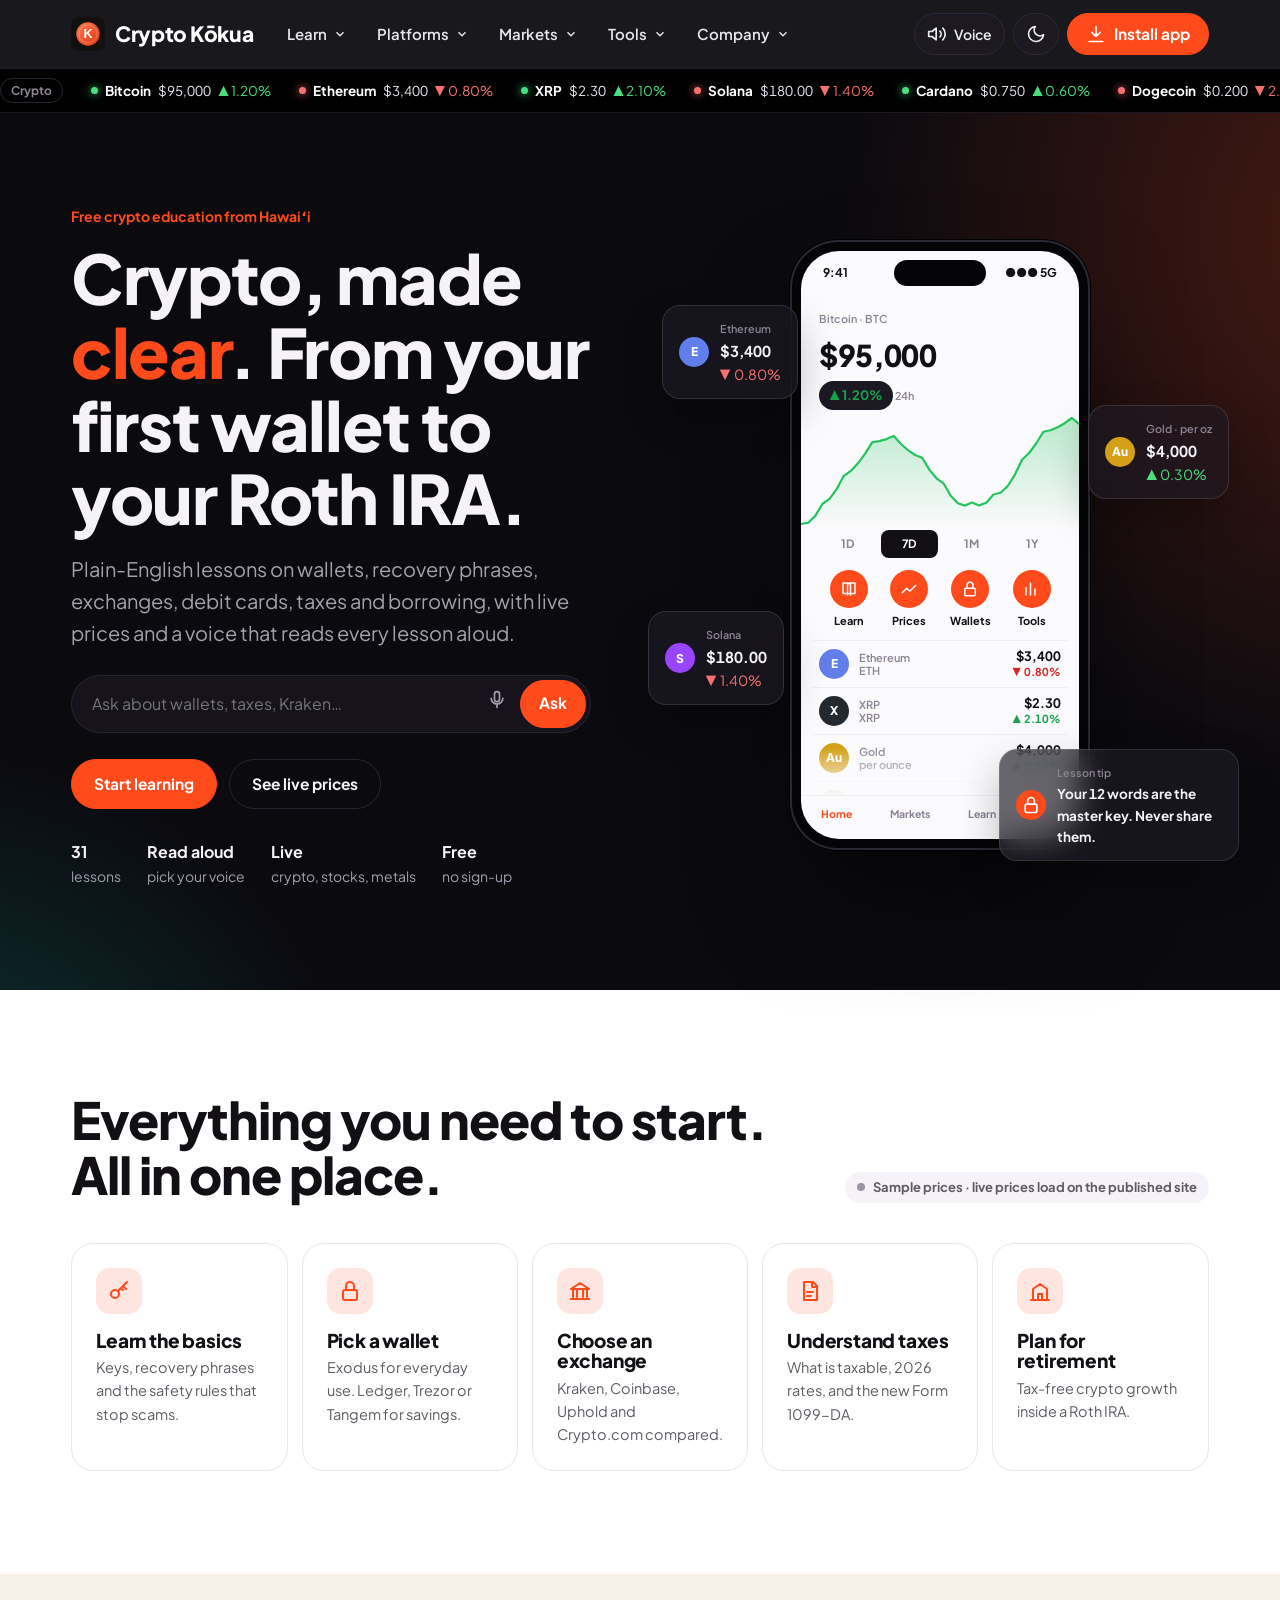
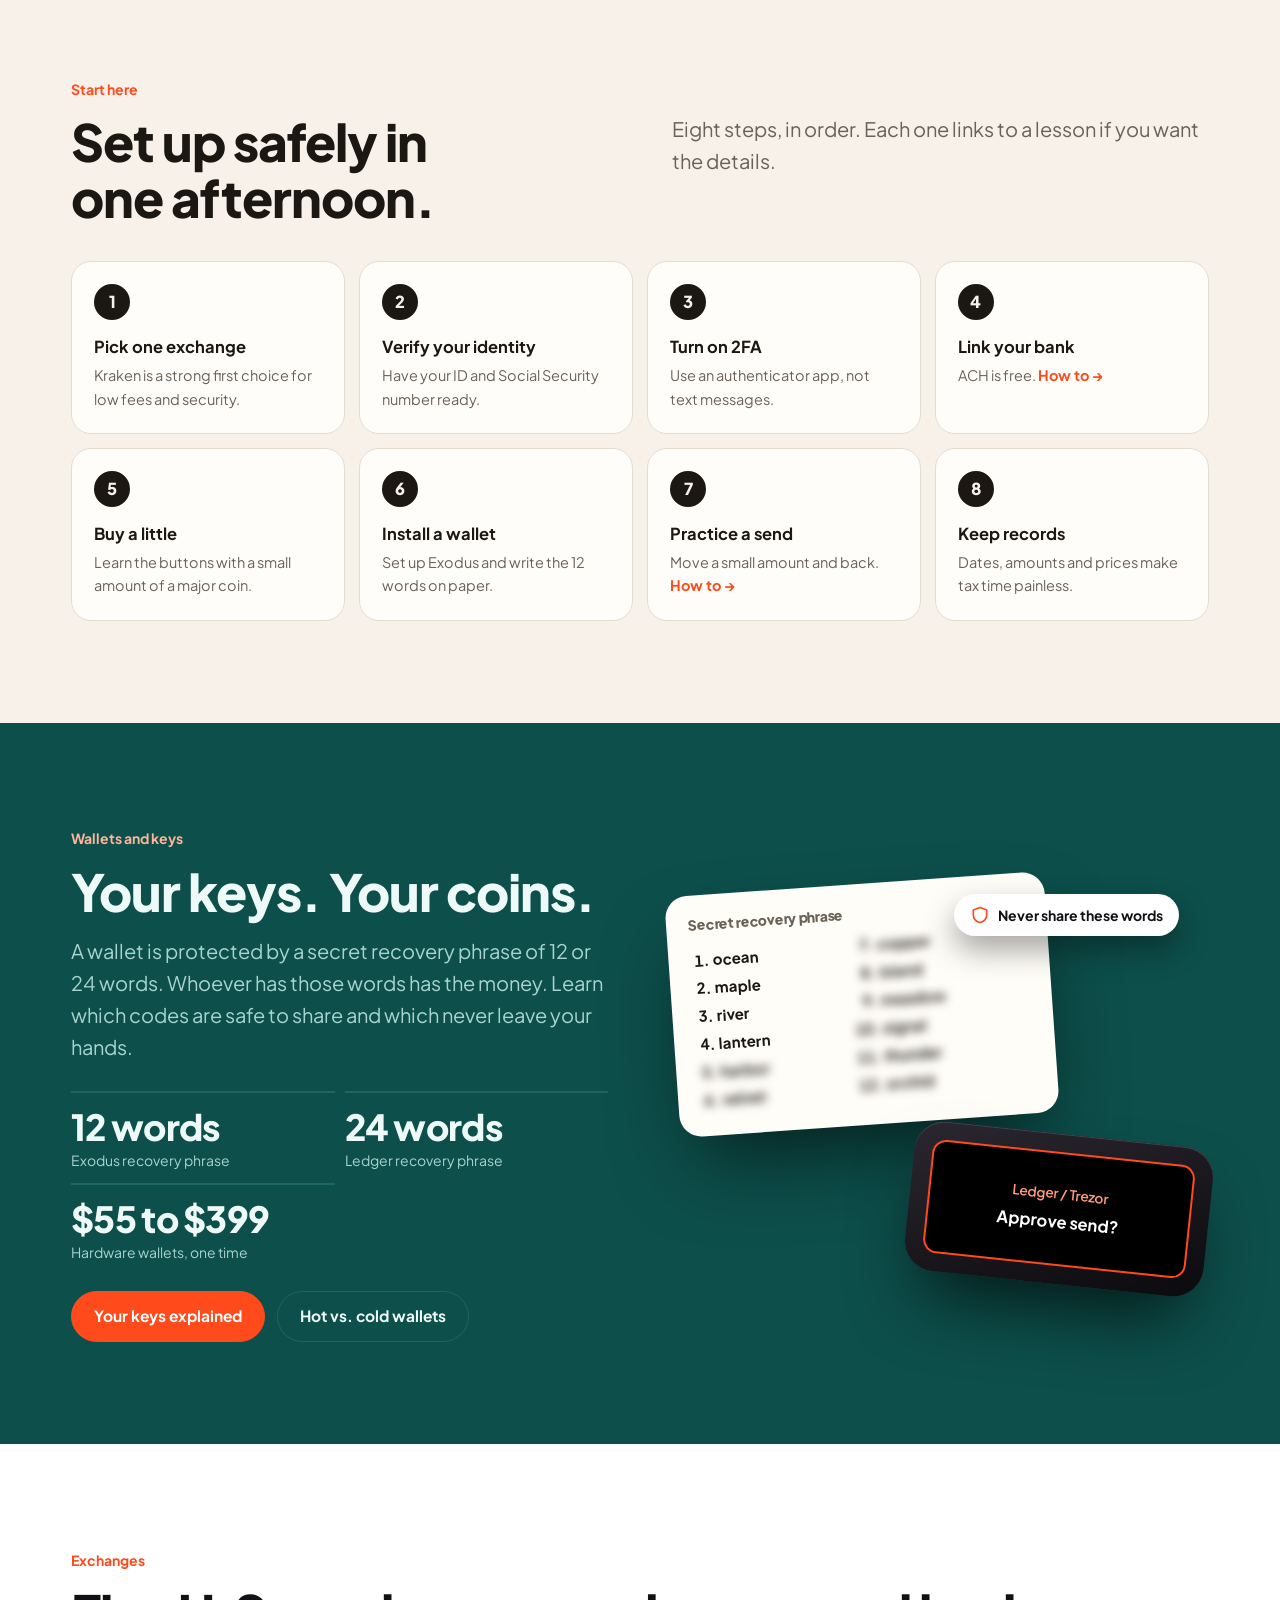
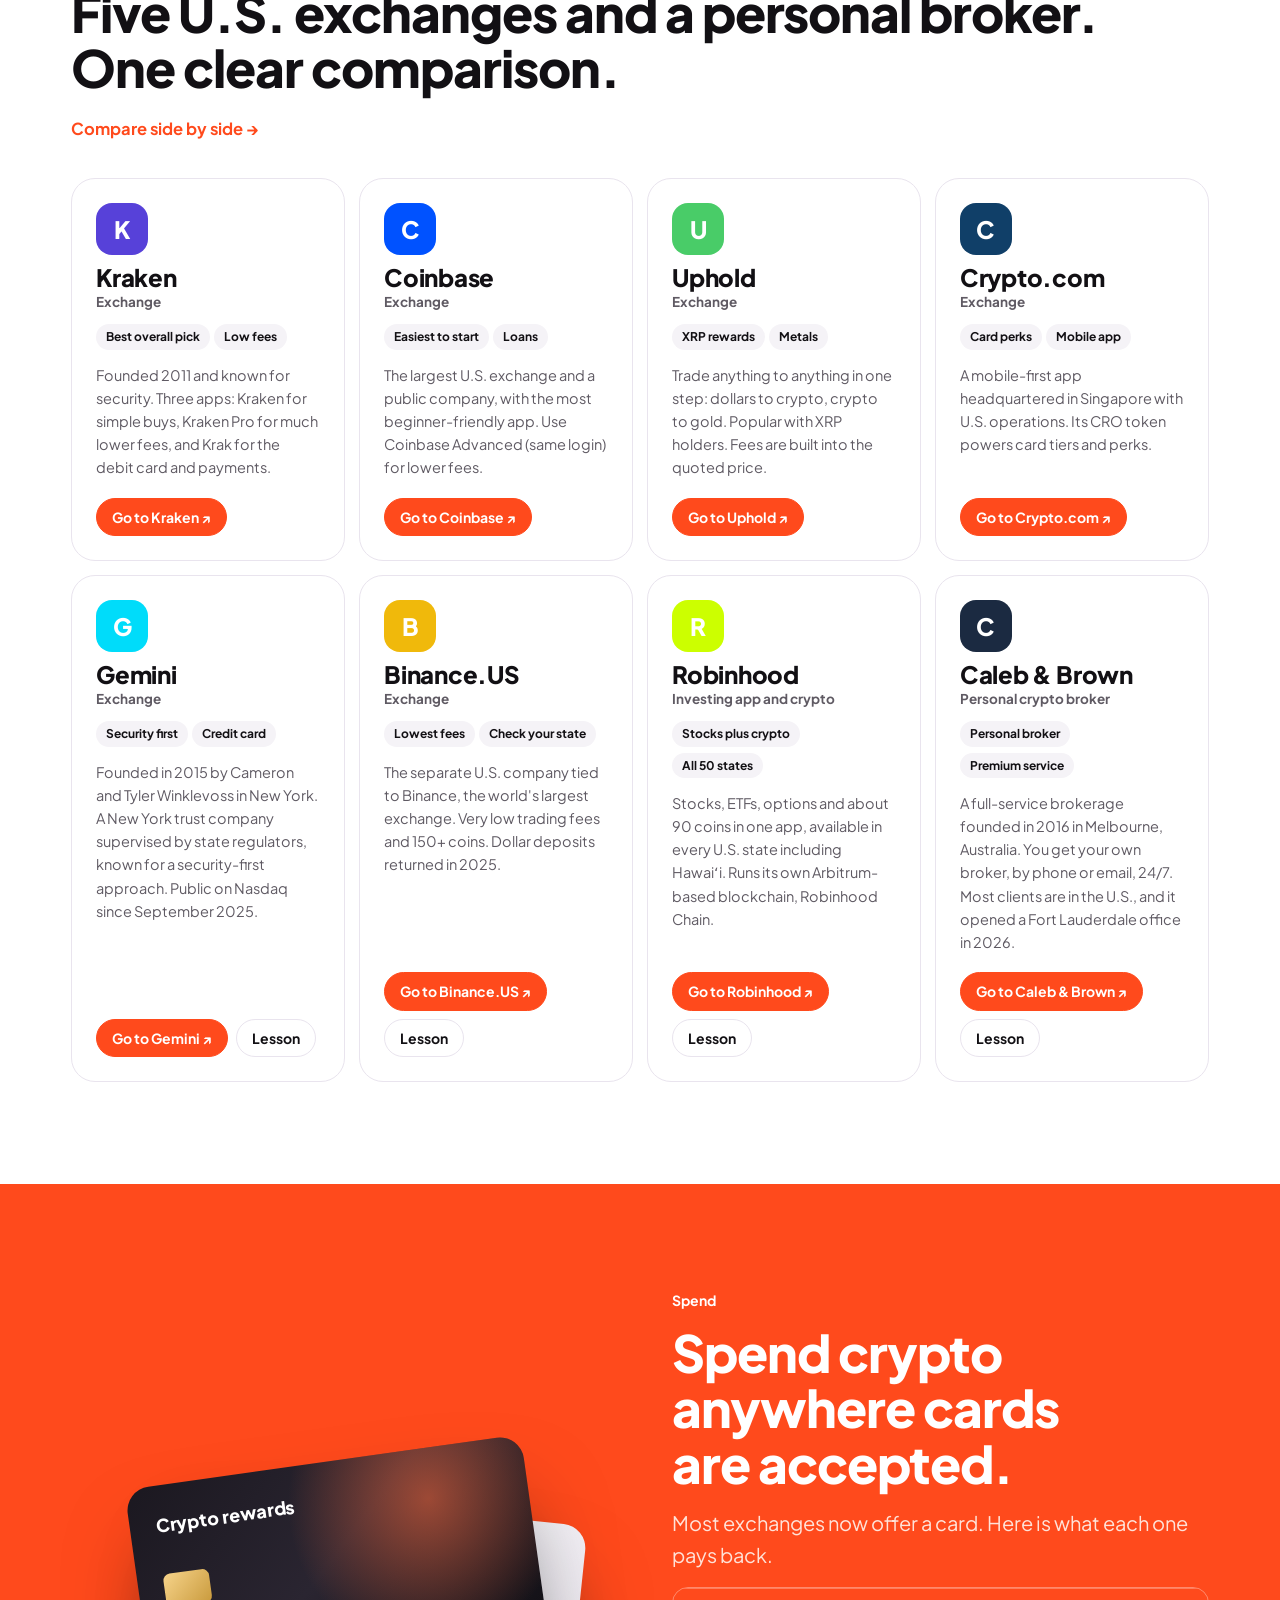
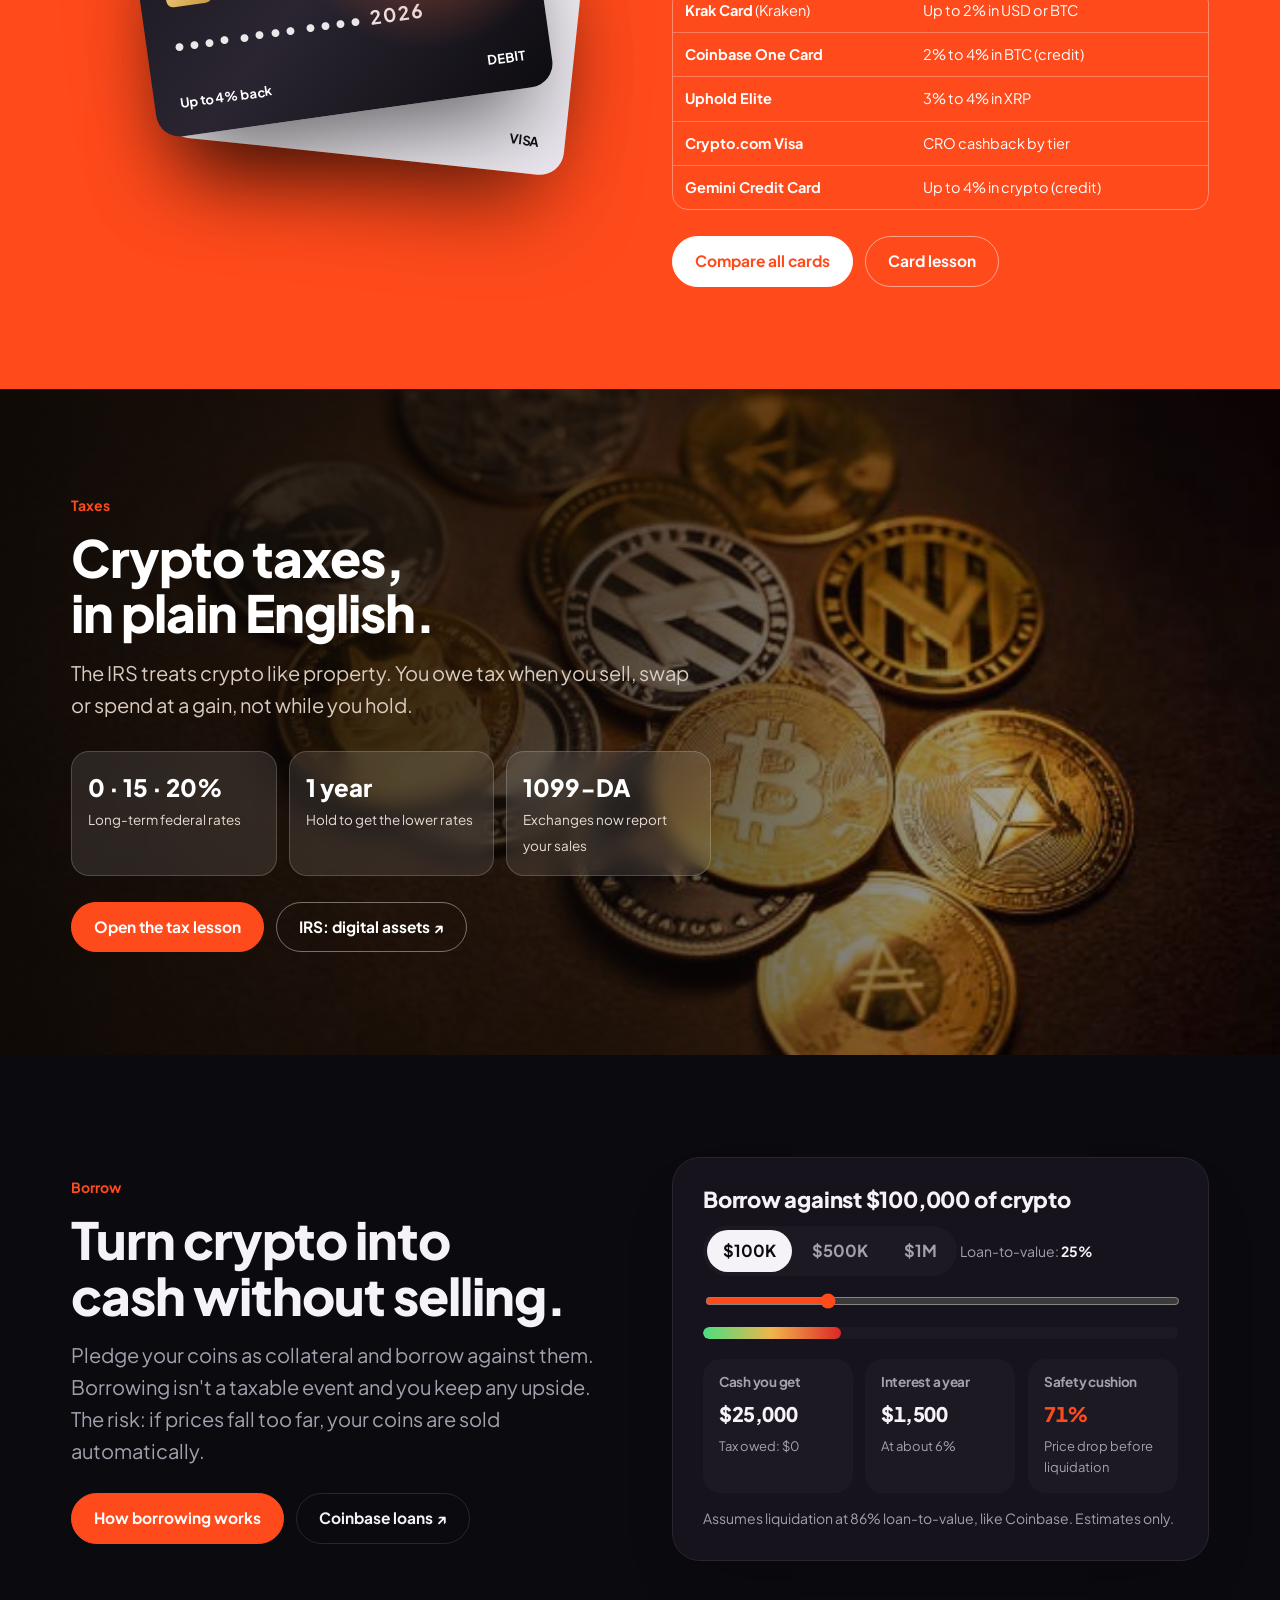
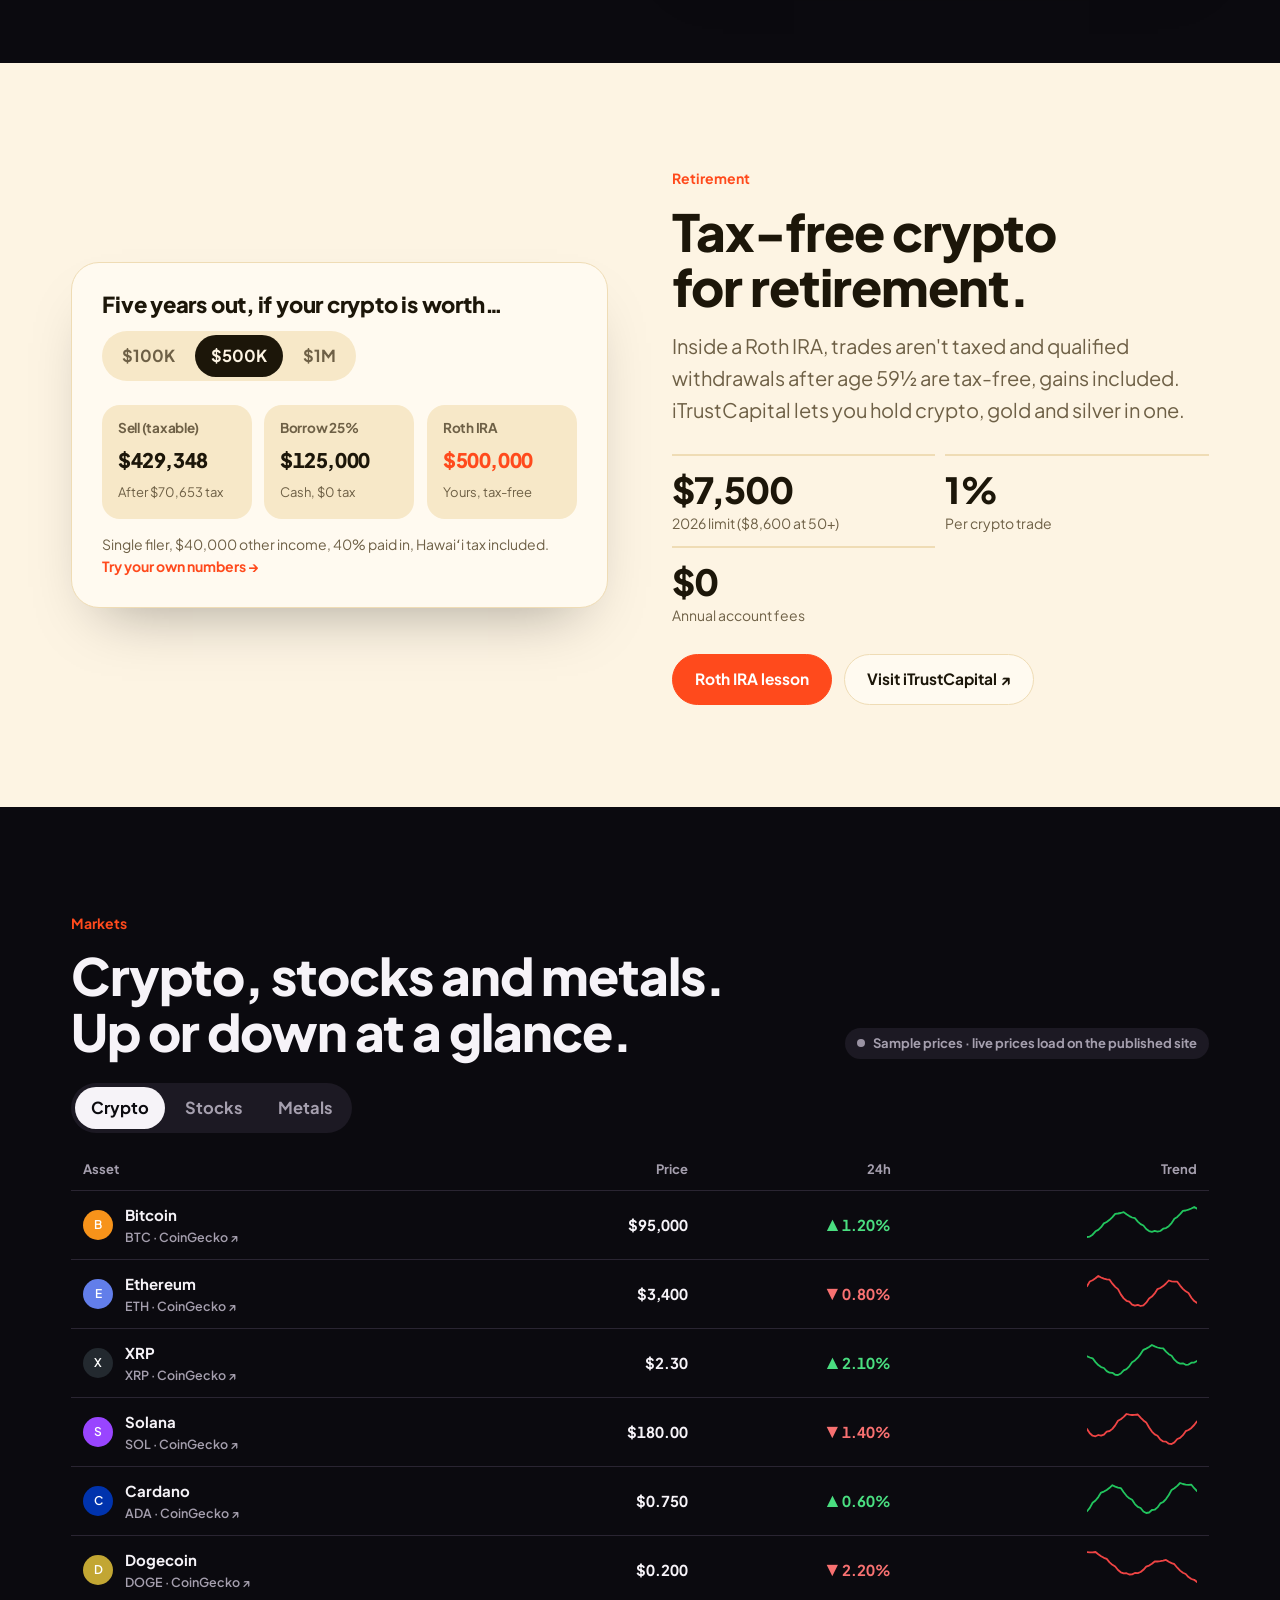
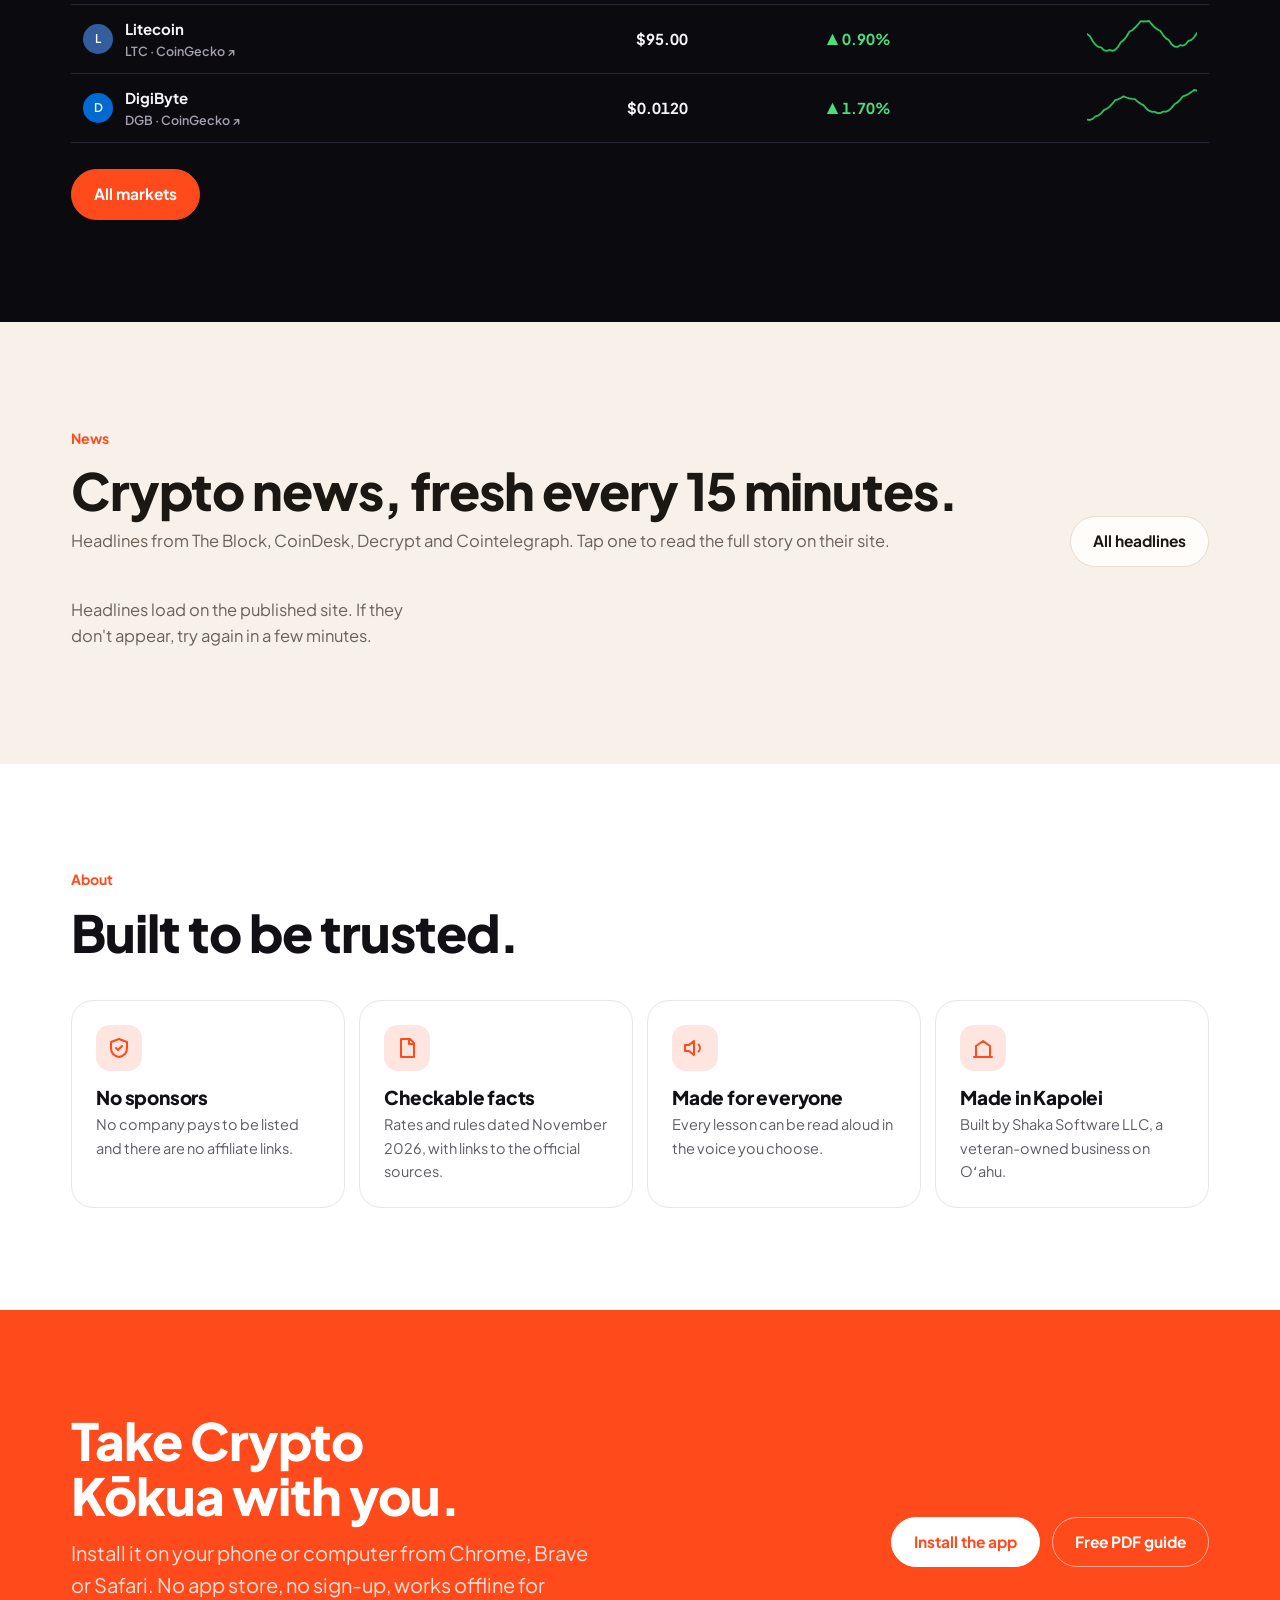
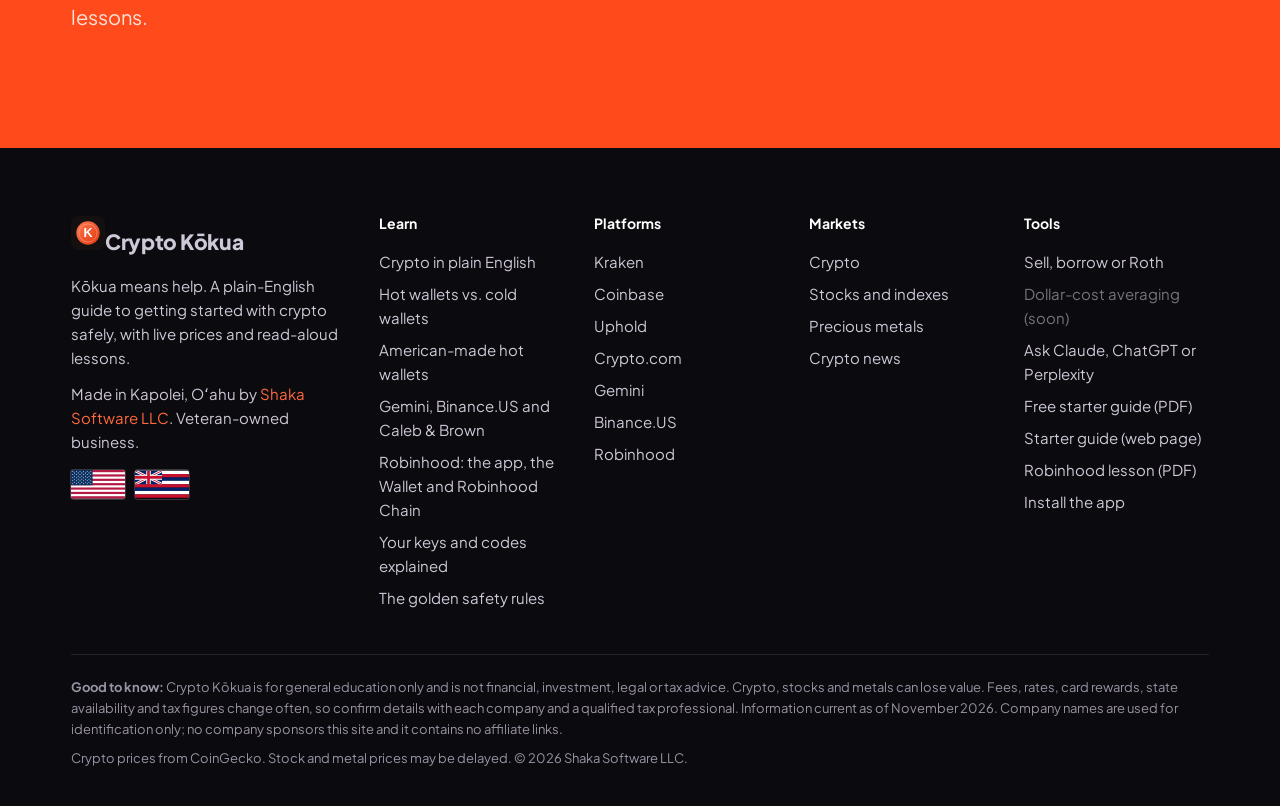
==== index.html @ 80fea16a "Add Lantern Finance and Nexo lessons; starter guide v7 Co-Authored-By: Claude Opus 5.5 <noreply@anth" ====
<!DOCTYPE html>
<html lang="en">
<head>
<meta charset="utf-8">
<meta name="viewport" content="width=device-width, initial-scale=1">
<title>Crypto Kōkua: crypto made clear</title>
<meta name="description" content="Free plain-English crypto lessons with live prices: wallets, recovery phrases, exchanges, cards, taxes, borrowing and Roth IRAs. By Shaka Software LLC.">
<meta name="theme-color" content="#0b0a0f">
<link rel="manifest" href="manifest.webmanifest">
<link rel="icon" href="icons/icon.svg" type="image/svg+xml">
<link rel="apple-touch-icon" href="icons/icon-192.png">
<link rel="preconnect" href="https://fonts.googleapis.com"><link rel="preconnect" href="https://fonts.gstatic.com" crossorigin>
<link href="https://fonts.googleapis.com/css2?family=Plus+Jakarta+Sans:wght@400;500;600;700;800&display=swap" rel="stylesheet">
<link rel="stylesheet" href="css/site.css?v=20">
<script>try{var t=localStorage.getItem('ck-theme');if(t)document.documentElement.dataset.ck=t}catch(e){}</script>
</head>
<body>
<main id="main">

<section class="hero t-night"><div class="wrap split">
 <div>
  <span class="kicker">Free crypto education from Hawaiʻi</span>
  <h1>Crypto, made <em>clear</em>. From your first wallet to your Roth IRA.</h1>
  <p class="lead" style="margin-top:18px">Plain-English lessons on wallets, recovery phrases, exchanges, debit cards, taxes and borrowing, with live prices and a voice that reads every lesson aloud.</p>
  <form class="ask" role="search" autocomplete="off"><input type="search" placeholder="Ask about wallets, taxes, Kraken…" aria-label="Search lessons">
<button type="button" class="mic" aria-label="Speak your question"><svg class="i" viewBox="0 0 24 24" fill="none" stroke="currentColor" stroke-width="2" stroke-linecap="round" stroke-linejoin="round"><rect x="9" y="2" width="6" height="12" rx="3"/><path d="M5 10a7 7 0 0 0 14 0M12 17v4"/></svg></button>
<button class="btn pri go" type="submit">Ask</button><div class="results"></div></form>
  <div class="btns"><a class="btn pri" href="learn.html">Start learning</a><a class="btn ghost" href="markets.html">See live prices</a></div>
  <div class="facts"><div><b>31</b>lessons</div><div><b>Read aloud</b>pick your voice</div><div><b>Live</b>crypto, stocks, metals</div><div><b>Free</b>no sign-up</div></div>
 </div>
 <div class="stage" aria-hidden="true">
 <div class="phone"><div class="screen"><span class="notch"></span>
  <div class="sb"><span>9:41</span><span>●●● 5G</span></div>
  <div class="ph" style="margin-top:14px"><small>Bitcoin · BTC</small><div class="big" data-px="BTC"></div><span class="chg" data-ch="BTC"></span> <small>24h</small></div>
  <div class="chart"><svg data-spark="BTC" data-area width="276" height="110" viewBox="0 0 276 110" preserveAspectRatio="none"></svg></div>
  <div class="seg"><span>1D</span><span class="on">7D</span><span>1M</span><span>1Y</span></div>
  <div class="acts"><div><i><svg class="i" viewBox="0 0 24 24" fill="none" stroke="currentColor" stroke-width="2" stroke-linecap="round" stroke-linejoin="round"><path d="M4 4h7a3 3 0 0 1 3 3v13a2 2 0 0 0-2-2H4zM20 4h-7a3 3 0 0 0-3 3v13a2 2 0 0 1 2-2h8z"/></svg></i>Learn</div><div><i><svg class="i" viewBox="0 0 24 24" fill="none" stroke="currentColor" stroke-width="2" stroke-linecap="round" stroke-linejoin="round"><path d="M3 17l6-6 4 4 8-8"/></svg></i>Prices</div><div><i><svg class="i" viewBox="0 0 24 24" fill="none" stroke="currentColor" stroke-width="2" stroke-linecap="round" stroke-linejoin="round"><rect x="5" y="11" width="14" height="10" rx="2"/><path d="M8 11V7a4 4 0 0 1 8 0v4"/></svg></i>Wallets</div><div><i><svg class="i" viewBox="0 0 24 24" fill="none" stroke="currentColor" stroke-width="2" stroke-linecap="round" stroke-linejoin="round"><path d="M4 20V10m6 10V4m6 16v-8"/></svg></i>Tools</div></div>
  <div class="list"><div class="row"><span class="coin" data-coin="ETH"></span><div class="nm"><span class="nmx" data-name="ETH"></span><span>ETH</span></div><div class="pv"><b data-px="ETH"></b><span data-ch="ETH"></span></div></div><div class="row"><span class="coin" data-coin="XRP"></span><div class="nm"><span class="nmx" data-name="XRP"></span><span>XRP</span></div><div class="pv"><b data-px="XRP"></b><span data-ch="XRP"></span></div></div><div class="row"><span class="coin" data-coin="XAU"></span><div class="nm"><span class="nmx" data-name="XAU"></span><span>per ounce</span></div><div class="pv"><b data-px="XAU"></b><span data-ch="XAU"></span></div></div><div class="row"><span class="coin" data-coin="NVDA"></span><div class="nm"><span class="nmx" data-name="NVDA"></span><span>NVDA</span></div><div class="pv"><b data-px="NVDA"></b><span data-ch="NVDA"></span></div></div></div>
  <div class="tabbar"><span class="on">Home</span><span>Markets</span><span>Learn</span><span>More</span></div>
 </div></div>
 <div class="float f1"><span class="coin" data-coin="ETH"></span><div><small>Ethereum</small><b data-px="ETH"></b><span class="small" data-ch="ETH"></span></div></div>
 <div class="float f2"><span class="coin" data-coin="XAU"></span><div><small>Gold · per oz</small><b data-px="XAU"></b><span class="small" data-ch="XAU"></span></div></div>
 <div class="float f3"><span class="coin" data-coin="SOL"></span><div><small>Solana</small><b data-px="SOL"></b><span class="small" data-ch="SOL"></span></div></div>
 <div class="float f4"><span class="coin" style="background:#ff4a1c"><svg class="i" viewBox="0 0 24 24" fill="none" stroke="currentColor" stroke-width="2" stroke-linecap="round" stroke-linejoin="round"><rect x="5" y="11" width="14" height="10" rx="2"/><path d="M8 11V7a4 4 0 0 1 8 0v4"/></svg></span><div><small>Lesson tip</small><b style="font-size:13.5px">Your 12 words are the master key. Never share them.</b></div></div>
</div>
</div></section>

<section class="band"><div class="wrap">
 <div class="sech"><div><h2 class="rv">Everything you need to start.<br>All in one place.</h2></div><span class="status" data-status></span></div>
 <div class="pillars rv">
  <a class="pill" href="learn.html#keys" data-open="keys"><div class="ic"><svg class="i" viewBox="0 0 24 24" fill="none" stroke="currentColor" stroke-width="2" stroke-linecap="round" stroke-linejoin="round"><circle cx="8" cy="15" r="4"/><path d="m11 12 9-9m-4 4 3 3m-5-1 2 2"/></svg></div><h3>Learn the basics</h3><p>Keys, recovery phrases and the safety rules that stop scams.</p></a>
  <a class="pill" href="platforms.html#wallets"><div class="ic"><svg class="i" viewBox="0 0 24 24" fill="none" stroke="currentColor" stroke-width="2" stroke-linecap="round" stroke-linejoin="round"><rect x="5" y="11" width="14" height="10" rx="2"/><path d="M8 11V7a4 4 0 0 1 8 0v4"/></svg></div><h3>Pick a wallet</h3><p>Exodus for everyday use. Ledger, Trezor or Tangem for savings.</p></a>
  <a class="pill" href="platforms.html#exchanges"><div class="ic"><svg class="i" viewBox="0 0 24 24" fill="none" stroke="currentColor" stroke-width="2" stroke-linecap="round" stroke-linejoin="round"><path d="M3 10h18L12 4 3 10zM5 10v8m4-8v8m6-8v8m4-8v8M3 20h18"/></svg></div><h3>Choose an exchange</h3><p>Kraken, Coinbase, Uphold and Crypto.com compared.</p></a>
  <a class="pill" href="learn.html#taxes" data-open="taxes"><div class="ic"><svg class="i" viewBox="0 0 24 24" fill="none" stroke="currentColor" stroke-width="2" stroke-linecap="round" stroke-linejoin="round"><path d="M6 3h9l4 4v14H6z"/><path d="M14 3v5h5M9 13h6m-6 4h4"/></svg></div><h3>Understand taxes</h3><p>What is taxable, 2026 rates, and the new Form 1099-DA.</p></a>
  <a class="pill" href="learn.html#roth" data-open="roth"><div class="ic"><svg class="i" viewBox="0 0 24 24" fill="none" stroke="currentColor" stroke-width="2" stroke-linecap="round" stroke-linejoin="round"><path d="M3 21h18M5 21V10l7-5 7 5v11"/><path d="M10 21v-6h4v6"/></svg></div><h3>Plan for retirement</h3><p>Tax-free crypto growth inside a Roth IRA.</p></a>
 </div>
</div></section>

<section class="band t-sand"><div class="wrap">
 <div class="split"><div><span class="kicker">Start here</span><h2 class="rv">Set up safely in one afternoon.</h2></div>
 <p class="lead rv">Eight steps, in order. Each one links to a lesson if you want the details.</p></div>
 <ol class="steps rv">
  <li><b>Pick one exchange</b><p>Kraken is a strong first choice for low fees and security.</p></li>
  <li><b>Verify your identity</b><p>Have your ID and Social Security number ready.</p></li>
  <li><b>Turn on 2FA</b><p>Use an authenticator app, not text messages.</p></li>
  <li><b>Link your bank</b><p>ACH is free. <a class="link" href="learn.html#buy" data-open="buy">How to →</a></p></li>
  <li><b>Buy a little</b><p>Learn the buttons with a small amount of a major coin.</p></li>
  <li><b>Install a wallet</b><p>Set up Exodus and write the 12 words on paper.</p></li>
  <li><b>Practice a send</b><p>Move a small amount and back. <a class="link" href="learn.html#exodus-to-kraken" data-open="exodus-to-kraken">How to →</a></p></li>
  <li><b>Keep records</b><p>Dates, amounts and prices make tax time painless.</p></li>
 </ol>
</div></section>

<section class="band t-lagoon"><div class="wrap split">
 <div class="rv"><span class="kicker" style="color:#ffb59c">Wallets and keys</span>
  <h2>Your keys. Your coins.</h2>
  <p class="lead" style="margin-top:16px">A wallet is protected by a secret recovery phrase of 12 or 24 words. Whoever has those words has the money. Learn which codes are safe to share and which never leave your hands.</p>
  <div class="stats"><div class="stat"><b>12 words</b><span>Exodus recovery phrase</span></div><div class="stat"><b>24 words</b><span>Ledger recovery phrase</span></div><div class="stat"><b>$55 to $399</b><span>Hardware wallets, one time</span></div></div>
  <div class="btns"><button class="btn pri" data-open="keys">Your keys explained</button><button class="btn ghost" data-open="hot-cold">Hot vs. cold wallets</button></div>
 </div>
 <div class="vault" aria-hidden="true">
  <div class="seed"><h4>Secret recovery phrase</h4><ol><li>ocean</li><li>maple</li><li>river</li><li>lantern</li><li class="bl">harbor</li><li class="bl">velvet</li><li class="bl">copper</li><li class="bl">island</li><li class="bl">meadow</li><li class="bl">signal</li><li class="bl">thunder</li><li class="bl">orchid</li></ol></div>
  <div class="device"><div class="scr"><small>Ledger / Trezor</small>Approve send?</div></div>
  <div class="pin"><svg class="i" viewBox="0 0 24 24" fill="none" stroke="currentColor" stroke-width="2" stroke-linecap="round" stroke-linejoin="round"><path d="M12 3 4 6v6c0 5 3.5 8 8 9 4.5-1 8-4 8-9V6l-8-3z"/></svg>Never share these words</div>
 </div>
</div></section>

<section class="band" id="exchanges-home"><div class="wrap">
 <div class="sech"><div><span class="kicker">Exchanges</span><h2 class="rv">Five U.S. exchanges and a personal broker.<br>One clear comparison.</h2></div><a class="link" href="platforms.html#compare">Compare side by side →</a></div>
 <div class="pgrid rv" id="exHome"></div>
</div></section>

<section class="band t-ember"><div class="wrap split rev">
 <div class="rv"><span class="kicker" style="color:#fff">Spend</span><h2>Spend crypto anywhere cards are accepted.</h2>
  <p class="lead" style="margin-top:16px">Most exchanges now offer a card. Here is what each one pays back.</p>
  <div class="tbl" style="border-color:rgba(255,255,255,.35)"><table><tbody>
   <tr><td><b>Krak Card</b> (Kraken)</td><td>Up to 2% in USD or BTC</td></tr>
   <tr><td><b>Coinbase One Card</b></td><td>2% to 4% in BTC (credit)</td></tr>
   <tr><td><b>Uphold Elite</b></td><td>3% to 4% in XRP</td></tr>
   <tr><td><b>Crypto.com Visa</b></td><td>CRO cashback by tier</td></tr>
   <tr><td><b>Gemini Credit Card</b></td><td>Up to 4% in crypto (credit)</td></tr></tbody></table></div>
  <div class="btns"><a class="btn pri" href="platforms.html#cards">Compare all cards</a><button class="btn ghost" data-open="cards" style="color:#fff;border-color:rgba(255,255,255,.5)">Card lesson</button></div>
 </div>
 <div class="cardsb rv" aria-hidden="true"><div class="plastic b2"><div class="nm">Debit</div><div class="chip"></div><div class="bot"><span>•••• 4417</span><span>VISA</span></div></div>
  <div class="plastic"><div class="nm">Crypto rewards</div><div class="chip"></div><div class="no">•••• •••• •••• 2026</div><div class="bot"><span>Up to 4% back</span><span>DEBIT</span></div></div></div>
</div></section>

<section class="band photo"><div class="wrap">
 <div style="max-width:620px" class="rv"><span class="kicker">Taxes</span><h2>Crypto taxes, in plain English.</h2>
  <p class="lead mut" style="margin-top:16px">The IRS treats crypto like property. You owe tax when you sell, swap or spend at a gain, not while you hold.</p></div>
 <div class="tiles rv"><div class="tile"><b>0 · 15 · 20%</b><span>Long-term federal rates</span></div><div class="tile"><b>1 year</b><span>Hold to get the lower rates</span></div><div class="tile"><b>1099-DA</b><span>Exchanges now report your sales</span></div></div>
 <div class="btns"><button class="btn pri" data-open="taxes">Open the tax lesson</button><a class="btn ghost" style="color:#fff;border-color:rgba(255,255,255,.4)" href="https://www.irs.gov/digital-assets" target="_blank" rel="noopener">IRS: digital assets ↗</a></div>
</div></section>

<section class="band t-night"><div class="wrap split">
 <div class="rv"><span class="kicker">Borrow</span><h2>Turn crypto into cash without selling.</h2>
  <p class="lead" style="margin-top:16px">Pledge your coins as collateral and borrow against them. Borrowing isn't a taxable event and you keep any upside. The risk: if prices fall too far, your coins are sold automatically.</p>
  <div class="btns"><button class="btn pri" data-open="borrow">How borrowing works</button><a class="btn ghost" href="https://www.coinbase.com/loans" target="_blank" rel="noopener">Coinbase loans ↗</a></div></div>
 <div class="widget rv">
  <h3>Borrow against <span id="bAmt">$100,000</span> of crypto</h3>
  <div class="tgl" style="margin:14px 0" id="bTg"><button aria-pressed="true" data-v="100000">$100K</button><button data-v="500000">$500K</button><button data-v="1000000">$1M</button></div>
  <label class="small mut" for="bL">Loan-to-value: <b id="bLv" style="color:var(--ink)">25%</b></label>
  <input id="bL" type="range" min="10" max="70" step="5" value="25">
  <div class="meter"><i id="bM" style="width:29%"></i></div>
  <div class="wout"><div class="o"><h4>Cash you get</h4><div class="v" id="bC"></div><p>Tax owed: $0</p></div><div class="o"><h4>Interest a year</h4><div class="v" id="bI"></div><p>At about 6%</p></div><div class="o"><h4>Safety cushion</h4><div class="v acc" id="bD"></div><p>Price drop before liquidation</p></div></div>
  <p class="small mut" style="margin:14px 0 0">Assumes liquidation at 86% loan-to-value, like Coinbase. Estimates only.</p>
 </div>
</div></section>

<section class="band t-gold"><div class="wrap split rev">
 <div class="rv"><span class="kicker">Retirement</span><h2>Tax-free crypto for retirement.</h2>
  <p class="lead" style="margin-top:16px">Inside a Roth IRA, trades aren't taxed and qualified withdrawals after age 59½ are tax-free, gains included. iTrustCapital lets you hold crypto, gold and silver in one.</p>
  <div class="stats"><div class="stat"><b>$7,500</b><span>2026 limit ($8,600 at 50+)</span></div><div class="stat"><b>1%</b><span>Per crypto trade</span></div><div class="stat"><b>$0</b><span>Annual account fees</span></div></div>
  <div class="btns"><button class="btn pri" data-open="roth">Roth IRA lesson</button><a class="btn" href="https://www.itrustcapital.com" target="_blank" rel="noopener">Visit iTrustCapital ↗</a></div></div>
 <div class="widget rv">
  <h3>Five years out, if your crypto is worth…</h3>
  <div class="tgl" style="margin:14px 0 4px" id="rTg"><button data-v="100000">$100K</button><button aria-pressed="true" data-v="500000">$500K</button><button data-v="1000000">$1M</button></div>
  <div class="wout"><div class="o"><h4>Sell (taxable)</h4><div class="v" id="rS"></div><p id="rSp"></p></div><div class="o"><h4>Borrow 25%</h4><div class="v" id="rB"></div><p>Cash, $0 tax</p></div><div class="o"><h4>Roth IRA</h4><div class="v acc" id="rR"></div><p>Yours, tax-free</p></div></div>
  <p class="small mut" style="margin:14px 0 0">Single filer, $40,000 other income, 40% paid in, Hawaiʻi tax included. <a class="link" href="tools.html">Try your own numbers →</a></p>
 </div>
</div></section>

<section class="band t-night"><div class="wrap">
 <div class="sech"><div><span class="kicker">Markets</span><h2 class="rv">Crypto, stocks and metals.<br>Up or down at a glance.</h2></div><span class="status" data-status></span></div>
 <div class="tgl mtabs" id="mTg"><button aria-pressed="true" data-g="crypto">Crypto</button><button data-g="stocks">Stocks</button><button data-g="metals">Metals</button></div>
 <div class="tblw"><table class="mtable" id="mT"></table></div>
 <div class="btns"><a class="btn pri" href="markets.html">All markets</a></div>
</div></section>

<section class="band t-sand"><div class="wrap">
 <div class="sech"><div><span class="kicker">News</span><h2 class="rv">Crypto news, fresh every 15 minutes.</h2><p class="mut" style="margin-top:10px">Headlines from The Block, CoinDesk, Decrypt and Cointelegraph. Tap one to read the full story on their site.</p></div><a class="btn" href="news.html">All headlines</a></div>
 <div class="newsgrid" id="newsHome"><p class="mut">Loading headlines…</p></div>
</div></section>

<section class="band" id="about"><div class="wrap">
 <span class="kicker">About</span><h2 class="rv">Built to be trusted.</h2>
 <div class="pillars rv" style="grid-template-columns:repeat(4,minmax(0,1fr))">
  <div class="pill"><div class="ic"><svg class="i" viewBox="0 0 24 24" fill="none" stroke="currentColor" stroke-width="2" stroke-linecap="round" stroke-linejoin="round"><path d="M12 3 4 6v6c0 5 3.5 8 8 9 4.5-1 8-4 8-9V6l-8-3z"/><path d="m9 12 2 2 4-4"/></svg></div><h3>No sponsors</h3><p>No company pays to be listed and there are no affiliate links.</p></div>
  <div class="pill"><div class="ic"><svg class="i" viewBox="0 0 24 24" fill="none" stroke="currentColor" stroke-width="2" stroke-linecap="round" stroke-linejoin="round"><path d="M6 3h9l4 4v14H6z"/><path d="M14 3v5h5"/></svg></div><h3>Checkable facts</h3><p>Rates and rules dated November 2026, with links to the official sources.</p></div>
  <div class="pill"><div class="ic"><svg class="i" viewBox="0 0 24 24" fill="none" stroke="currentColor" stroke-width="2" stroke-linecap="round" stroke-linejoin="round"><path d="M11 5 6 9H2v6h4l5 4V5z"/><path d="M15.5 8.5a5 5 0 0 1 0 7"/></svg></div><h3>Made for everyone</h3><p>Every lesson can be read aloud in the voice you choose.</p></div>
  <div class="pill"><div class="ic"><svg class="i" viewBox="0 0 24 24" fill="none" stroke="currentColor" stroke-width="2" stroke-linecap="round" stroke-linejoin="round"><path d="M3 21h18M5 21V10l7-5 7 5v11"/></svg></div><h3>Made in Kapolei</h3><p>Built by Shaka Software LLC, a veteran-owned business on Oʻahu.</p></div>
 </div>
</div></section>

<section class="band t-ember"><div class="wrap split">
 <div class="rv"><h2>Take Crypto Kōkua with you.</h2><p class="lead" style="margin-top:14px">Install it on your phone or computer from Chrome, Brave or Safari. No app store, no sign-up, works offline for lessons.</p></div>
 <div class="btns rv" style="justify-content:flex-end"><button class="btn pri" data-install>Install the app</button><a class="btn ghost" style="color:#fff;border-color:rgba(255,255,255,.55)" href="downloads/Crypto_Kokua_Starter_Guide.pdf" download>Free PDF guide</a></div>
</div></section>

</main>
<script src="js/data.js?v=20"></script>
<script src="js/site.js?v=20"></script>
<script>{
const {$,$$}=CK;
$('#exHome').innerHTML=EX.map(p=>CK.platformCard(p,false)).join('');
$$('[data-name]').forEach(el=>el.textContent=CKP.by(el.dataset.name).n);
// borrow widget
let bv=100000;const money=n=>'$'+Math.round(n).toLocaleString('en-US');
const bor=()=>{const l=+$('#bL').value/100;$('#bLv').textContent=Math.round(l*100)+'%';$('#bAmt').textContent=money(bv);
 $('#bC').textContent=money(bv*l);$('#bI').textContent=money(bv*l*.06);const d=Math.max(0,1-l/.86);$('#bD').textContent=Math.round(d*100)+'%';$('#bM').style.width=Math.min(100,l/.86*100)+'%'};
$('#bL').oninput=bor;
const tg=(id,fn)=>$(id).addEventListener('click',e=>{const b=e.target.closest('button');if(!b)return;$$(id+' button').forEach(x=>x.setAttribute('aria-pressed',x===b));fn(+b.dataset.v||b.dataset.g)});
tg('#bTg',v=>{bv=v;bor()});bor();
// roth widget
const tax=(V,B,O)=>{const z=49450,f=545500,n=200000,g=V-B,ti=O+g;const fif=Math.max(0,Math.min(ti,f)-Math.max(O,z)),tw=Math.max(0,ti-Math.max(O,f));return {g,fed:fif*.15+tw*.2+Math.min(g,Math.max(0,ti-n))*.038,hi:g*.0725}};
const roth=V=>{const t=tax(V,V*.4,40000);$('#rS').textContent=money(V-t.fed-t.hi);$('#rSp').textContent='After '+money(t.fed+t.hi)+' tax';$('#rB').textContent=money(V*.25);$('#rR').textContent=money(V)};
tg('#rTg',roth);roth(500000);
// markets table
let mg='crypto';
const mt=()=>{const rows=CKP.assets.filter(a=>a.g===mg);$('#mT').innerHTML='<thead><tr><th>Asset</th><th class="n">Price</th><th class="n">24h</th><th class="n hide-sm">Trend</th></tr></thead><tbody>'+rows.map(a=>`<tr data-href="${CKP.url(a)}"><td><div class="who"><span class="coin" data-coin="${a.k}"></span><div><a href="${CKP.url(a)}" target="_blank" rel="noopener">${a.n}</a><span>${a.k}${a.unit?' · per ounce':''} · <span class="ext">${CKP.where(a)} ↗</span></span></div></div></td><td class="n"><b data-px="${a.k}"></b></td><td class="n"><b data-ch="${a.k}"></b></td><td class="n hide-sm"><svg class="spark" data-spark="${a.k}" width="110" height="34" viewBox="0 0 110 34" preserveAspectRatio="none"></svg></td></tr>`).join('')+'</tbody>';CKP.paint()};
tg('#mTg',g=>{mg=g;mt()});mt();
CK.renderNews(document.getElementById('newsHome'),6);
document.addEventListener('click',e=>{const tr=e.target.closest('.mtable tr[data-href]');if(tr&&!e.target.closest('a'))window.open(tr.dataset.href,'_blank','noopener')});
}</script>
</body>
</html>
---- css/site.css ----
/* Crypto Kōkua shared styles.
   VOICE: calm, trustworthy fintech teacher. IDEA: a modern money app's marketing site, each section its own room.
   PICTURE: a live phone mockup with floating glass price cards; a full-bleed coin photo band.
   COLOUR: night #0b0a0f, ember #ff4a1c, lagoon teal #0d4f4b, warm sand #f7f1ea, gold #f1b44c. TYPE: Plus Jakarta Sans.
   LAYOUT: sticky mega-menu, multi-asset ticker, alternating full-width colored bands, big column footer. */
:root{--ember:#ff4a1c;--ember2:#ff6a3d;--night:#0b0a0f;--night2:#15131b;--lagoon:#0d4f4b;--lagoon2:#0a3f3c;--sand:#f7f1ea;--gold:#f1b44c;
  --up:#16a34a;--down:#dc2626;--upD:#4ade80;--downD:#f87171;
  --bg:#ffffff;--ink:#121014;--mut:#5f5a63;--line:#e9e4ee;--card:#ffffff;--soft:#f5f3f7;color-scheme:light}
html[data-ck=dark]{--bg:#0f0d12;--ink:#f3f0f5;--mut:#aaa3b0;--line:#27222d;--card:#17141b;--soft:#1d1922;color-scheme:dark}
*{box-sizing:border-box;min-width:0}
html{scroll-behavior:smooth;scroll-padding-top:110px}
body{margin:0;background:var(--bg);color:var(--ink);font:16.5px/1.6 "Plus Jakarta Sans",system-ui,-apple-system,"Segoe UI",sans-serif;overflow-x:clip;-webkit-font-smoothing:antialiased}
h1,h2,h3,h4{font-weight:800;line-height:1.08;letter-spacing:-.02em;text-wrap:balance;margin:0}
h1{font-size:clamp(40px,5.6vw,68px)}h2{font-size:clamp(32px,4vw,52px)}h3{font-size:22px;letter-spacing:-.01em}
p{margin:0 0 12px}
a{color:inherit}
img{max-width:100%}
.wrap{max-width:1240px;margin:0 auto;padding:0 max(4vw,16px)}
.band{padding:clamp(56px,8vw,112px) 0;background:var(--bg);color:var(--ink)}
.mut{color:var(--mut)}.small{font-size:14px}
.lead{font-size:clamp(17px,1.6vw,20px);color:var(--mut);max-width:36em}
.kicker{display:inline-flex;align-items:center;gap:8px;font-weight:700;font-size:14px;color:var(--ember);margin-bottom:14px}
.split{display:grid;grid-template-columns:minmax(0,1fr) minmax(0,1fr);gap:clamp(32px,5vw,80px);align-items:center}
.split.rev>:first-child{order:2}

/* themed bands: each section is its own room */
.t-night{--bg:var(--night);--ink:#f6f3f8;--mut:#a59fae;--line:#2a2532;--card:#16131c;--soft:#1c1923;color-scheme:dark}
.t-lagoon{--bg:var(--lagoon);--ink:#eefaf8;--mut:#a9d3ce;--line:#1d6661;--card:#0a3f3c;--soft:#0f5753;color-scheme:dark}
.t-sand{--bg:var(--sand);--ink:#1b1712;--mut:#6b6157;--line:#e6dccf;--card:#fffdfa;--soft:#efe6da}
html[data-ck=dark] .t-sand{--bg:#1a1511;--ink:#f6efe6;--mut:#b5a796;--line:#30271f;--card:#221b15;--soft:#2a2119;color-scheme:dark}
.t-gold{--bg:#fdf4e3;--ink:#1c1609;--mut:#6e6046;--line:#efdcb5;--card:#fffaf0;--soft:#f7e8c8}
html[data-ck=dark] .t-gold{--bg:#1d170c;--ink:#fbf2df;--mut:#c2ae86;--line:#3a2e17;--card:#251d10;--soft:#2e2414;color-scheme:dark}
.t-ember{--bg:var(--ember);--ink:#fff;--mut:#ffe2d8;--line:#ff7d5c;--card:#e53a10;--soft:#ff6237;color-scheme:dark}
.t-night,.t-lagoon,.t-ember,.t-sand,.t-gold{background:var(--bg);color:var(--ink)}

/* buttons */
.btn{font:inherit;font-weight:700;font-size:15.5px;border-radius:999px;border:1.5px solid var(--line);background:var(--card);color:var(--ink);padding:12px 22px;min-height:46px;cursor:pointer;display:inline-flex;align-items:center;justify-content:center;gap:8px;text-decoration:none;transition:transform .15s,background .15s}
.btn:hover{transform:translateY(-1px)}
.btn.pri{background:var(--ember);border-color:var(--ember);color:#fff}
.btn.pri:hover{background:var(--ember2)}
.t-ember .btn.pri{background:#fff;color:var(--ember);border-color:#fff}
.btn.ghost{background:transparent}
.btn.sm{min-height:38px;padding:7px 15px;font-size:14px}
.btns{display:flex;gap:12px;flex-wrap:wrap;margin-top:26px}
button{font:inherit;color:inherit}
:focus-visible{outline:3px solid var(--ember);outline-offset:2px;border-radius:8px}
svg.i{width:20px;height:20px;flex:none}
.link{font-weight:700;color:var(--ember);text-decoration:none;display:inline-flex;gap:6px;align-items:center}
.t-ember .link,.t-lagoon .link{color:#fff;text-decoration:underline;text-underline-offset:3px}

/* header + mega menu */
.hdr{position:sticky;top:0;z-index:50;background:color-mix(in srgb,var(--night) 94%,transparent);backdrop-filter:blur(14px);color:#f6f3f8;border-bottom:1px solid #221e29}
.hdr .in{max-width:1240px;margin:0 auto;padding:0 max(4vw,16px);height:68px;display:flex;align-items:center;gap:20px}
.logo{display:flex;align-items:center;gap:10px;text-decoration:none;color:#fff;font-weight:800;font-size:21px;letter-spacing:-.02em;white-space:nowrap}
.logo img{width:34px;height:34px}
.nav{display:flex;gap:2px;height:100%;align-items:stretch}
.nav>li{list-style:none;position:relative;display:flex;align-items:center}
.nav{margin:0;padding:0}
.nav .top{background:none;border:0;color:#e9e5ee;font-weight:600;font-size:15px;padding:10px 14px;border-radius:10px;cursor:pointer;display:flex;gap:6px;align-items:center;text-decoration:none}
.nav .top:hover,.nav li.open .top{background:#1f1b26;color:#fff}
.nav .top svg{width:14px;height:14px;transition:transform .2s}.nav li.open .top svg{transform:rotate(180deg)}
.mega{position:absolute;top:calc(100% - 6px);left:-20px;background:#fff;color:#121014;border-radius:20px;box-shadow:0 30px 70px rgba(0,0,0,.35);padding:22px;display:none;gap:26px;min-width:560px;border:1px solid #ece8f0}
html[data-ck=dark] .mega{background:#17141b;color:#f3f0f5;border-color:#2a2532}
.nav li.open .mega{display:flex}
.mega .col{min-width:170px}
.mega h5{margin:0 0 8px;font-size:12.5px;color:#8a8392;font-weight:700}
.mega a{display:block;padding:8px 10px;margin:0 -10px;border-radius:10px;text-decoration:none;font-weight:600;font-size:15px}
.mega a span{display:block;font-weight:500;font-size:13px;color:#8a8392}
.mega a:hover{background:#f4f1f7}html[data-ck=dark] .mega a:hover{background:#221e29}
.mega .soon{opacity:.55;pointer-events:none}
.mega .soon::after{content:" · Coming soon";font-weight:600;font-size:12px;color:var(--ember)}
.hdr .right{margin-left:auto;display:flex;gap:8px;align-items:center}
.icb{background:#1c1922;border:1px solid #2c2734;color:#eee;border-radius:999px;height:42px;min-width:42px;padding:0 12px;display:inline-flex;align-items:center;justify-content:center;gap:7px;cursor:pointer;font-weight:600;font-size:14px}
.icb:hover{background:#26222e}
.hdr .btn.pri{min-height:42px;padding:8px 18px}
.burger{display:none}
@media(max-width:1020px){.nav{display:none}.burger{display:inline-flex}.hdr .lbl{display:none}}
.mnav{position:fixed;inset:68px 0 0;background:var(--night);color:#fff;z-index:49;overflow:auto;padding:12px max(4vw,16px) 40px;display:none}
.mnav.show{display:block}
.mnav details{border-bottom:1px solid #2a2532}
.mnav summary{font-weight:700;font-size:19px;padding:16px 0;cursor:pointer;list-style:none}
.mnav summary::after{content:"+";float:right;color:var(--ember)}.mnav details[open] summary::after{content:"–"}
.mnav a{display:block;color:#d9d3df;text-decoration:none;padding:9px 0}
.mnav h5{margin:10px 0 2px;color:#8a8392;font-size:13px}

/* ticker */
.ticker{background:#000;color:#e9e5ee;overflow:hidden;white-space:nowrap;font-size:13.5px;border-bottom:1px solid #1c1922;position:relative}
.ticker .track{display:inline-flex;align-items:center;gap:28px;padding:9px 0;width:max-content;animation:tick 70s linear infinite}
.ticker:hover .track{animation-play-state:paused}
.tk{display:inline-flex;align-items:center;gap:7px;flex:none}
.tk b{color:#fff;font-weight:700}.tk .px{font-variant-numeric:tabular-nums}
.tk .ch.up{color:var(--upD)}.tk .ch.down{color:var(--downD)}
.tk .dt{width:7px;height:7px;border-radius:50%}.tk .dt.up{background:var(--upD);box-shadow:0 0 8px var(--upD)}.tk .dt.down{background:var(--downD);box-shadow:0 0 8px var(--downD)}
.tk.grp{color:#8a8392;font-weight:700;font-size:12px;border:1px solid #2a2532;border-radius:999px;padding:2px 10px}
@keyframes tick{to{transform:translateX(-50%)}}
.status{display:inline-flex;align-items:center;gap:8px;font-size:13px;font-weight:700;padding:5px 12px;border-radius:999px;background:var(--soft);color:var(--mut)}
.status .dt{width:8px;height:8px;border-radius:50%;background:#9a93a3}
.status.live .dt{background:var(--upD);box-shadow:0 0 0 4px color-mix(in srgb,var(--upD) 30%,transparent);animation:pulse 2s infinite}
@keyframes pulse{50%{box-shadow:0 0 0 7px transparent}}

/* hero */
.hero{position:relative;padding:clamp(48px,7vw,96px) 0 clamp(60px,8vw,110px);background:radial-gradient(900px 900px at calc(100% + 120px) 120px,rgba(255,74,28,.26),transparent 62%),radial-gradient(700px 600px at -80px 115%,rgba(13,79,75,.6),transparent 62%),var(--bg)}
.t-lagoon.hero{background:radial-gradient(800px 700px at 100% 0,rgba(255,74,28,.22),transparent 60%),var(--bg)}
.t-ember.hero{background:radial-gradient(800px 700px at 100% 0,rgba(255,255,255,.18),transparent 60%),var(--bg)}
.hero .wrap{position:relative;z-index:1}
.hero h1 em{font-style:normal;color:var(--ember)}
.facts{display:flex;flex-wrap:wrap;gap:10px 26px;margin-top:30px;font-size:14px;color:var(--mut)}
.facts b{color:var(--ink);font-size:16px;display:block}
.ask{position:relative;max-width:520px;margin-top:26px}
.ask input{width:100%;font:inherit;font-size:16px;padding:15px 112px 15px 20px;border-radius:999px;border:1.5px solid var(--line);background:var(--card);color:var(--ink)}
.ask .go{position:absolute;right:5px;top:5px;bottom:5px;min-height:0;padding:0 18px}
.ask .mic{position:absolute;right:76px;top:5px;bottom:5px;border:0;background:none;color:var(--mut);cursor:pointer;padding:0 8px}
.results{position:absolute;left:0;right:0;top:calc(100% + 8px);background:#fff;color:#121014;border-radius:18px;box-shadow:0 24px 50px rgba(0,0,0,.3);z-index:20;overflow:hidden;display:none}
html[data-ck=dark] .results{background:#17141b;color:#f3f0f5}
.results button{display:block;width:100%;text-align:left;background:none;border:0;border-bottom:1px solid #eee;padding:12px 18px;cursor:pointer;font-weight:700}
.results button span{display:block;font-weight:500;font-size:13.5px;color:#8a8392}
.results button:hover{background:#f6f3f8}html[data-ck=dark] .results button:hover{background:#221e29}

/* phone mockup */
.stage{position:relative;height:620px;display:flex;justify-content:center;align-items:center}
.phone{position:relative;width:300px;height:610px;border-radius:48px;background:#050407;padding:11px;box-shadow:0 60px 120px -30px rgba(0,0,0,.7),inset 0 0 0 2px #2c2833,0 0 0 1px #000;z-index:2}
.screen{width:100%;height:100%;border-radius:38px;overflow:hidden;background:#fbfafc;color:#121014;display:flex;flex-direction:column;font-size:13px}
html[data-ck=dark] .screen{background:#121016;color:#f3f0f5}
.screen .sb{display:flex;justify-content:space-between;padding:12px 22px 4px;font-weight:700;font-size:12px}
.screen .notch{position:absolute;top:20px;left:50%;transform:translateX(-50%);width:92px;height:26px;border-radius:20px;background:#050407}
.screen .ph{padding:8px 18px 0}
.screen .ph small{color:#8a8392;font-weight:600}
.screen .big{font-size:30px;font-weight:800;letter-spacing:-.02em;font-variant-numeric:tabular-nums;margin:2px 0}
.screen .chg{font-weight:700;font-size:13px}
.up{color:var(--up)}.down{color:var(--down)}
html[data-ck=dark] .up,.t-night .up,.t-lagoon .up{color:var(--upD)}html[data-ck=dark] .down,.t-night .down,.t-lagoon .down{color:var(--downD)}
.screen .up{color:var(--up)}.screen .down{color:var(--down)}
html[data-ck=dark] .screen .up{color:var(--upD)}html[data-ck=dark] .screen .down{color:var(--downD)}
.chart{height:110px;margin:6px 0 4px}
.chart svg{width:100%;height:100%;display:block}
.seg{display:flex;gap:4px;padding:0 18px}
.seg span{flex:1;text-align:center;font-weight:700;font-size:11.5px;padding:5px 0;border-radius:8px;color:#8a8392}
.seg span.on{background:#121014;color:#fff}html[data-ck=dark] .seg span.on{background:#fff;color:#121014}
.acts{display:flex;justify-content:space-around;padding:12px 18px 6px}
.acts div{display:flex;flex-direction:column;align-items:center;gap:4px;font-size:11px;font-weight:700}
.acts i{width:38px;height:38px;border-radius:50%;background:var(--ember);display:grid;place-items:center;color:#fff;font-style:normal}
.acts i svg{width:18px;height:18px}
.list{padding:4px 12px 0;flex:1;overflow:hidden;-webkit-mask-image:linear-gradient(#000 70%,transparent);mask-image:linear-gradient(#000 70%,transparent)}
.row{display:flex;align-items:center;gap:10px;padding:8px 6px;border-top:1px solid #efecf2}
html[data-ck=dark] .row{border-color:#24202a}
.coin{width:30px;height:30px;border-radius:50%;display:grid;place-items:center;color:#fff;font-weight:800;font-size:12px;flex:none}
.row .nm{flex:1;font-weight:700;line-height:1.2}.row .nm span{display:block;color:#8a8392;font-weight:600;font-size:11px}
.row .pv{text-align:right;font-weight:700;font-variant-numeric:tabular-nums;line-height:1.2}.row .pv span{display:block;font-size:11px}
.tabbar{display:flex;justify-content:space-around;padding:10px 0 16px;border-top:1px solid #efecf2;font-size:10.5px;font-weight:700;color:#8a8392}
html[data-ck=dark] .tabbar{border-color:#24202a}
.tabbar .on{color:var(--ember)}
.float{position:absolute;z-index:3;background:rgba(255,255,255,.72);color:#121014;backdrop-filter:blur(16px) saturate(1.4);-webkit-backdrop-filter:blur(16px) saturate(1.4);border:1px solid rgba(255,255,255,.6);border-radius:18px;padding:12px 16px;box-shadow:0 18px 40px rgba(0,0,0,.25);display:flex;gap:11px;align-items:center;font-size:13px;animation:bob 8s ease-in-out infinite}
html[data-ck=dark] .float,.t-night .float{background:rgba(30,26,36,.66);color:#f3f0f5;border-color:rgba(255,255,255,.12)}
.float b{display:block;font-size:15px;font-variant-numeric:tabular-nums}
.float small{color:#8a8392;font-weight:600}
.f1{left:-10px;top:70px}.f2{right:-20px;top:170px;animation-delay:-2s}.f3{left:-24px;bottom:150px;animation-delay:-4s}.f4{right:-30px;bottom:-6px;animation-delay:-6s;max-width:240px}
@keyframes bob{50%{transform:translateY(-10px)}}
.flash-up{animation:fu 1s}.flash-down{animation:fd 1s}
@keyframes fu{0%{color:var(--upD)}}@keyframes fd{0%{color:var(--downD)}}

/* pillars */
.pillars{display:grid;grid-template-columns:repeat(5,minmax(0,1fr));gap:14px;margin-top:40px}
.pill{background:var(--card);border:1px solid var(--line);border-radius:22px;padding:24px;text-decoration:none;color:inherit;transition:transform .2s,border-color .2s;display:block}
.pill:hover{transform:translateY(-4px);border-color:var(--ember)}
.pill .ic{width:46px;height:46px;border-radius:14px;background:color-mix(in srgb,var(--ember) 14%,transparent);color:var(--ember);display:grid;place-items:center;margin-bottom:16px}
.pill .ic svg{width:24px;height:24px}
.pill h3{font-size:19px;margin-bottom:6px}.pill p{color:var(--mut);font-size:14.5px;margin:0}

/* steps */
.steps{display:grid;grid-template-columns:repeat(4,minmax(0,1fr));gap:14px;margin:36px 0 0;padding:0;list-style:none;counter-reset:s}
.steps li{counter-increment:s;background:var(--card);border:1px solid var(--line);border-radius:20px;padding:22px}
.steps li::before{content:counter(s);display:grid;place-items:center;width:36px;height:36px;border-radius:50%;background:var(--ink);color:var(--bg);font-weight:800;margin-bottom:14px}
.steps b{display:block;margin-bottom:4px}
.steps p{margin:0;color:var(--mut);font-size:14.5px}

/* stats */
.stats{display:grid;grid-template-columns:repeat(auto-fit,minmax(150px,1fr));gap:12px;margin-top:28px}
.stat{border-top:2px solid var(--line);padding-top:14px}
.stat b{display:block;font-size:clamp(26px,3vw,36px);font-weight:800;letter-spacing:-.02em;line-height:1.1}
.stat span{color:var(--mut);font-size:14px}

/* seed card + device */
.vault{position:relative;height:460px}
.seed{position:absolute;left:0;top:30px;width:min(380px,82%);background:#fffdf8;color:#1b1712;border-radius:22px;padding:22px;box-shadow:0 40px 80px -20px rgba(0,0,0,.6);transform:rotate(-4deg)}
.seed h4{font-size:14px;margin-bottom:12px;color:#6b6157}
.seed ol{columns:2;margin:0;padding-left:22px;font-weight:700;font-size:15px}
.seed li{margin:4px 0}.seed li.bl{filter:blur(5px);user-select:none}
.device{position:absolute;right:0;bottom:30px;width:min(300px,70%);height:150px;border-radius:30px;background:linear-gradient(160deg,#2b2730,#0b0a0d);box-shadow:0 40px 70px -20px rgba(0,0,0,.7),inset 0 1px 0 #47414f;transform:rotate(6deg);padding:18px}
.device .scr{background:#000;border-radius:14px;height:100%;border:2px solid var(--ember);display:flex;flex-direction:column;justify-content:center;align-items:center;color:#fff;gap:4px;font-weight:700}
.device .scr small{color:#ff9a7a;font-weight:600}
.pin{position:absolute;right:30px;top:40px;background:#fff;color:#121014;border-radius:999px;padding:10px 16px;font-weight:700;font-size:14px;box-shadow:0 14px 30px rgba(0,0,0,.35);display:flex;gap:8px;align-items:center}
.pin svg{color:var(--ember)}

/* platform cards */
.pgrid{display:grid;grid-template-columns:repeat(4,minmax(0,1fr));gap:14px;margin-top:36px}
.pgrid.two{grid-template-columns:repeat(2,minmax(0,1fr))}
.pc{background:var(--card);border:1px solid var(--line);border-radius:24px;padding:24px;display:flex;flex-direction:column;gap:10px;scroll-margin-top:110px}
.pc .mk{width:52px;height:52px;border-radius:16px;display:grid;place-items:center;color:#fff;font-weight:800;font-size:24px}
.pc h3{font-size:24px}.pc .kind{color:var(--mut);font-size:13.5px;font-weight:700}
.pc p{color:var(--mut);font-size:14.5px;margin:0}
.pc ul{margin:4px 0;padding-left:18px;font-size:14.5px}.pc li{margin:3px 0}
.pc .act{margin-top:auto;display:flex;gap:8px;flex-wrap:wrap;padding-top:8px}
.tag{display:inline-block;font-size:12px;font-weight:700;padding:3px 10px;border-radius:999px;background:var(--soft);color:var(--ink);margin:0 4px 4px 0}

/* card mockup */
.plastic{position:relative;width:min(400px,92%);aspect-ratio:1.586;border-radius:24px;background:linear-gradient(135deg,#1b1820 0%,#2a2531 45%,#0d0c10 100%);color:#fff;padding:26px;box-shadow:0 50px 90px -25px rgba(0,0,0,.6);transform:rotate(-8deg);overflow:hidden}
.plastic::after{content:"";position:absolute;inset:-40% -10% auto auto;width:70%;height:120%;background:radial-gradient(closest-side,rgba(255,106,61,.55),transparent);transform:rotate(20deg)}
.plastic .chip{width:46px;height:34px;border-radius:7px;background:linear-gradient(135deg,#f6d38a,#c99a3c);margin-top:34px}
.plastic .no{margin-top:22px;font-size:19px;letter-spacing:.12em;font-weight:700;opacity:.9}
.plastic .bot{position:absolute;left:26px;right:26px;bottom:22px;display:flex;justify-content:space-between;align-items:end;font-weight:700;font-size:13px;z-index:1}
.plastic .nm{font-weight:800;font-size:18px;position:relative;z-index:1}
.cardsb{position:relative;display:flex;justify-content:center;padding:30px 0;isolation:isolate}
.band.t-ember{overflow:hidden}
.cardsb .plastic.b2{position:absolute;transform:rotate(6deg) translate(40px,40px);background:linear-gradient(135deg,#fff,#ece7f0);color:#121014;z-index:-0}
.cardsb .plastic.b2::after{display:none}

/* photo band */
.photo{position:relative;color:#fff;background:#120c08 url(../images/hero-coins.jpg) center/cover no-repeat;overflow:hidden}
.photo::before{content:"";position:absolute;inset:0;background:linear-gradient(90deg,rgba(10,7,5,.92) 0%,rgba(10,7,5,.72) 45%,rgba(10,7,5,.15) 100%)}
.photo .wrap{position:relative}
.photo .mut{color:#d9cbbf}
.photo .tiles{display:grid;grid-template-columns:repeat(3,minmax(0,1fr));gap:12px;margin-top:30px;max-width:640px}
.photo .tile{background:rgba(255,255,255,.1);backdrop-filter:blur(10px);border:1px solid rgba(255,255,255,.18);border-radius:18px;padding:16px}
.photo .tile b{display:block;font-size:24px;font-weight:800}.photo .tile span{font-size:13.5px;color:#e8dcd2}

/* widgets */
.widget{background:var(--card);border:1px solid var(--line);border-radius:28px;padding:clamp(20px,3vw,30px);box-shadow:0 30px 60px -30px rgba(0,0,0,.35)}
.tgl{display:inline-flex;background:var(--soft);border-radius:999px;padding:4px;gap:4px;flex-wrap:wrap}
.tgl button{border:0;background:none;padding:8px 16px;border-radius:999px;font-weight:700;cursor:pointer;color:var(--mut);min-height:38px}
.tgl button[aria-pressed=true]{background:var(--ink);color:var(--bg)}
.wout{display:grid;grid-template-columns:repeat(3,minmax(0,1fr));gap:12px;margin-top:20px}
.wout .o{background:var(--soft);border-radius:18px;padding:16px;container-type:inline-size}
.wout .o h4{font-size:13.5px;color:var(--mut);margin-bottom:8px;font-weight:700}
.wout .o .v{font-size:clamp(18px,17cqi,34px);font-weight:800;letter-spacing:-.02em;white-space:nowrap;font-variant-numeric:tabular-nums}
.wout .o .v.acc{color:var(--ember)}
.wout .o p{font-size:13px;color:var(--mut);margin:6px 0 0}
input[type=range]{width:100%;accent-color:var(--ember)}
.meter{height:12px;border-radius:99px;background:var(--soft);overflow:hidden;margin:10px 0}
.meter i{display:block;height:100%;background:linear-gradient(90deg,var(--upD),var(--gold),var(--down));border-radius:99px}

/* markets */
.mtabs{margin-top:24px}
.mtable{width:100%;border-collapse:collapse;margin-top:16px;font-size:15px}
.mtable th{text-align:left;color:var(--mut);font-weight:700;font-size:13px;padding:10px 12px;border-bottom:1px solid var(--line)}
.mtable td{padding:12px;border-bottom:1px solid var(--line);vertical-align:middle}
.mtable .n{text-align:right;white-space:nowrap;font-variant-numeric:tabular-nums}
.mtable .who{display:flex;gap:12px;align-items:center;font-weight:700}.mtable .who span{display:block;color:var(--mut);font-weight:600;font-size:12.5px}
.spark{width:110px;height:34px}
.tblw{overflow-x:auto}

/* tables in lessons */
.tbl{overflow-x:auto;margin:16px 0;border:1px solid var(--line);border-radius:16px}
.tbl table{width:100%;border-collapse:collapse;font-size:14.5px}
.tbl th{background:var(--ink);color:var(--bg);text-align:left;padding:10px 12px;font-weight:700}
.tbl td{padding:10px 12px;border-top:1px solid var(--line);vertical-align:top}
.tbl td.n,.tbl th.n{text-align:right;white-space:nowrap}

/* lesson grid */
.grid{display:grid;grid-template-columns:repeat(3,minmax(0,1fr));gap:16px;margin-top:30px}
.tcard{all:unset;box-sizing:border-box;cursor:pointer;background:var(--card);border:1px solid var(--line);border-radius:24px;padding:24px;display:flex;flex-direction:column;gap:10px;transition:transform .2s,border-color .2s}
.tcard:hover{transform:translateY(-4px);border-color:var(--ember)}
.tcard:focus-visible{outline:3px solid var(--ember)}
.tcard .ic{width:46px;height:46px;border-radius:14px;background:color-mix(in srgb,var(--ember) 14%,transparent);color:var(--ember);display:grid;place-items:center}
.tcard .ic svg{width:24px;height:24px}
.tcard .cat{font-size:12.5px;color:var(--mut);font-weight:700}
.tcard h3{font-size:21px}.tcard p{margin:0;color:var(--mut);font-size:14.5px}
.tcard .more{margin-top:auto;font-weight:700;color:var(--ember);font-size:14.5px}
.filters{display:flex;gap:6px;flex-wrap:wrap}
.filters button{border:1.5px solid var(--line);background:var(--card);color:var(--ink);border-radius:999px;padding:7px 16px;font-weight:700;cursor:pointer;min-height:40px}
.filters button[aria-pressed=true]{background:var(--ink);color:var(--bg);border-color:var(--ink)}
.sech{display:flex;justify-content:space-between;align-items:end;gap:20px;flex-wrap:wrap}

/* dialog */
dialog{border:0;padding:0;border-radius:26px;max-width:min(840px,94vw);width:100%;max-height:90vh;background:#fff;color:#121014;box-shadow:0 40px 100px rgba(0,0,0,.5)}
html[data-ck=dark] dialog{background:#17141b;color:#f3f0f5}
dialog{--line:#e9e4ee;--mut:#5f5a63;--ink:#121014;--bg:#fff;--soft:#f5f3f7}
html[data-ck=dark] dialog{--line:#2a2532;--mut:#aaa3b0;--ink:#f3f0f5;--bg:#17141b;--soft:#221e29}
dialog::backdrop{background:rgba(8,6,10,.65);backdrop-filter:blur(4px)}
.dh{position:sticky;top:0;background:inherit;padding:22px 26px 16px;border-bottom:1px solid var(--line);display:flex;gap:12px;align-items:start;z-index:2}
dialog .dh{background:#fff}html[data-ck=dark] dialog .dh{background:#17141b}
.dh .t{flex:1}.dh .cat{color:var(--ember);font-weight:800;font-size:13.5px;margin-bottom:4px}
.dh h2{font-size:clamp(26px,3.6vw,36px)}
.dacts{display:flex;gap:8px;flex-wrap:wrap;margin-top:14px}
.dacts .btn{min-height:40px;padding:8px 16px;font-size:14.5px}
.x{border:1px solid var(--line);background:none;border-radius:50%;width:42px;height:42px;cursor:pointer;font-size:18px;flex:none}
.db{padding:8px 26px 26px;font-size:16px}
.db h4{font-size:17px;margin:22px 0 6px}
.db ul,.db ol{padding-left:22px}.db li{margin:5px 0}
.box{border-radius:16px;padding:14px 16px;margin:16px 0;background:color-mix(in srgb,var(--ember) 10%,transparent)}
.box.warn{background:color-mix(in srgb,var(--down) 10%,transparent)}
.box b.l{display:block;font-size:13.5px;color:var(--ember);margin-bottom:2px}.box.warn b.l{color:var(--down)}
.dnav{display:flex;justify-content:space-between;gap:10px;padding:16px 26px 24px;border-top:1px solid var(--line);flex-wrap:wrap}
.speaking{background:var(--ember)!important;border-color:var(--ember)!important;color:#fff!important}
.vset label{display:block;font-weight:700;margin:14px 0 6px}
.vset select{width:100%;font:inherit;font-size:16px;padding:11px 12px;border-radius:12px;border:1px solid var(--line);background:var(--soft);color:var(--ink)}
.chips{display:flex;gap:8px;flex-wrap:wrap}
.chips button[aria-pressed=true]{background:var(--ink);color:var(--bg)}

/* form fields (tools) */
label.f{display:block;font-weight:700;font-size:14.5px;margin:0 0 14px}
label.f input,label.f select{display:block;width:100%;margin-top:6px;font:inherit;font-size:16px;padding:12px 14px;border-radius:14px;border:1px solid var(--line);background:var(--bg);color:var(--ink)}
.row2{display:grid;grid-template-columns:repeat(2,minmax(0,1fr));gap:12px}

/* footer */
.ftr{background:var(--night);color:#cfc8d6;padding:64px 0 30px;font-size:15px}
.ftr .cols{display:grid;grid-template-columns:1.5fr repeat(4,minmax(0,1fr));gap:30px}
.ftr h5{color:#fff;font-size:14px;margin:0 0 12px}
.ftr a{display:block;color:#cfc8d6;text-decoration:none;padding:4px 0}.ftr a:hover{color:var(--ember2)}
.ftr .soon{opacity:.55}
.ftr .brand p{margin:12px 0 0}
.flags{display:flex;gap:10px;margin-top:16px}
.flags svg{width:54px;height:auto;border-radius:3px;box-shadow:0 0 0 1px rgba(255,255,255,.18)}
.ftr .legal{border-top:1px solid #241f2b;margin-top:40px;padding-top:22px;font-size:13px;color:#9a93a3}
.ftr .legal p{margin:0 0 8px}

.rv{opacity:0;transform:translateY(16px);transition:opacity .7s ease,transform .7s ease}.rv.in{opacity:1;transform:none}
@media (prefers-reduced-motion:reduce){.ticker .track,.float{animation:none}.rv{opacity:1;transform:none;transition:none}html{scroll-behavior:auto}}
@media(max-width:1020px){.pillars{grid-template-columns:repeat(3,minmax(0,1fr))}.pgrid{grid-template-columns:repeat(2,minmax(0,1fr))}.steps{grid-template-columns:repeat(2,minmax(0,1fr))}.ftr .cols{grid-template-columns:1fr 1fr}.grid{grid-template-columns:repeat(2,minmax(0,1fr))}}
@media(max-width:860px){.split{grid-template-columns:1fr}.split.rev>:first-child{order:0}.stage{height:600px}}
@media(max-width:600px){.pillars,.pgrid,.pgrid.two,.steps,.grid,.wout,.row2,.photo .tiles{grid-template-columns:1fr}.stage{transform:scale(.88);height:560px;margin:-20px 0}.f1{left:-18px;top:168px}.f2{right:-18px}.hdr .btn.pri .lbl{display:none}.ask input{padding-right:104px}.mtable{font-size:13.5px}.spark{width:70px}.hide-sm{display:none}.vault{height:400px}.cardsb .plastic.b2{transform:rotate(6deg) translate(14px,30px)}}
.ask .mic.on{color:#fff;background:var(--ember);border-radius:999px;animation:pulse 1.6s infinite}

/* news */
.newsgrid{display:grid;grid-template-columns:repeat(3,minmax(0,1fr));gap:14px;margin-top:30px}
.news{display:flex;flex-direction:column;gap:10px;background:var(--card);border:1px solid var(--line);border-radius:20px;padding:20px;text-decoration:none;color:var(--ink);transition:transform .2s,border-color .2s}
.news:hover{transform:translateY(-3px);border-color:var(--ember)}
.news .src{display:flex;justify-content:space-between;gap:10px;font-size:13px;font-weight:800;color:var(--ember)}
.news .src em{font-style:normal;font-weight:600;color:var(--mut)}
.news b{font-size:17px;line-height:1.35;font-weight:700}
.news .go{margin-top:auto;font-size:13.5px;font-weight:700;color:var(--mut)}
.newslist{grid-template-columns:repeat(2,minmax(0,1fr))}
/* clickable price rows */
.mtable tbody tr{cursor:pointer;transition:background .15s}
.mtable tbody tr:hover{background:var(--soft)}
.mtable .who a{color:inherit;text-decoration:none}
.mtable .who a:hover{text-decoration:underline}
.mtable .ext{font-size:12px;color:var(--mut);font-weight:600}
@media(max-width:1020px){.newsgrid{grid-template-columns:repeat(2,minmax(0,1fr))}}
@media(max-width:600px){.newsgrid,.newslist{grid-template-columns:1fr}}

/* ask an AI */
.airow{padding:12px 16px 14px;background:#f6f3f8;border-top:1px solid #eee}
html[data-ck=dark] .airow{background:#1d1922;border-color:#2a2532}
.airow>span{display:block;font-size:13px;font-weight:700;color:#8a8392;margin-bottom:8px}
.airow>span:empty{display:none}
.results .nomatch{margin:0;padding:14px 18px 4px;font-weight:700}
.ais{display:flex;flex-wrap:wrap;gap:8px}
.aib{display:inline-flex;align-items:center;gap:8px;padding:8px 14px;border-radius:999px;border:1.5px solid var(--line,#e9e4ee);background:var(--card,#fff);color:var(--ink,#121014);text-decoration:none;font-weight:700;font-size:14px;min-height:40px}
.results .aib{border-color:#e2dce8;background:#fff;color:#121014}
html[data-ck=dark] .results .aib{border-color:#2f2a36;background:#17141b;color:#f3f0f5}
.aib:hover{border-color:var(--ember)}
.aib i{width:10px;height:10px;border-radius:50%;flex:none}
.ainote{margin:8px 0 0;font-size:12.5px;color:#8a8392}
.dai{margin:0 26px 6px;padding:16px 18px;border-radius:16px;background:var(--soft)}
.dai b{display:block;margin-bottom:10px}
.askai{max-width:640px}
.askai textarea{width:100%;min-height:96px;font:inherit;font-size:16px;padding:14px 16px;border-radius:16px;border:1.5px solid var(--line);background:var(--card);color:var(--ink);resize:vertical;margin:16px 0 12px}
/* ---------- markets: detail panels and pulse ---------- */
.pulseb{padding-top:38px;padding-bottom:6px}
.pulse{display:grid;grid-template-columns:repeat(auto-fit,minmax(220px,1fr));gap:14px;margin-top:12px}
.pc2{background:var(--card);border:1px solid var(--line);border-radius:18px;padding:16px 18px;display:flex;flex-direction:column;gap:4px;transition:transform .25s,box-shadow .25s,border-color .25s}
.pc2:hover{transform:translateY(-3px);border-color:var(--ember);box-shadow:0 12px 28px -14px rgba(217,68,26,.45)}
.pc2 span{font-size:12.5px;font-weight:700;color:var(--mut);text-transform:uppercase;letter-spacing:.04em}.pc2 b{font-size:24px;letter-spacing:-.01em}.pc2 small{color:var(--mut);font-weight:600}
.mtable tbody tr.mrow{animation:rowin .5s both;animation-delay:var(--d)}
@keyframes rowin{from{opacity:0;transform:translateY(8px)}to{opacity:1;transform:none}}
.mtable tr.mrow{position:relative;transition:background .2s,box-shadow .2s}
.mtable tr.mrow.on{background:var(--soft);box-shadow:inset 4px 0 0 var(--ember)}
.mtable tr.mrow:focus-visible{outline:2px solid var(--ember);outline-offset:-2px}
.mtable tr.dx td{padding:0;border-bottom:0}
.mtable tr.dx.open td{border-bottom:1px solid var(--line)}
.dxw{display:grid;grid-template-rows:0fr;transition:grid-template-rows .38s cubic-bezier(.2,.8,.2,1)}
.dx.open .dxw{grid-template-rows:1fr}
.dxi{overflow:hidden;min-height:0}
.dxc{margin:4px 6px 16px;padding:20px 22px;border-radius:20px;background:var(--card);border:1px solid var(--line);box-shadow:0 18px 40px -24px rgba(0,0,0,.45);opacity:0;transform:translateY(-6px) scale(.99);transition:opacity .3s .05s,transform .35s .05s}
.dx.open .dxc{opacity:1;transform:none}
.dxh{display:flex;justify-content:space-between;align-items:flex-start;gap:14px;flex-wrap:wrap}
.dxh h3{margin:0;font-size:22px}.dxh h3 .mut{font-size:15px;font-weight:700}
.dxp{text-align:right}.dxp b{font-size:28px;font-variant-numeric:tabular-nums}.dxp small{display:block;color:var(--mut)}
.chips{display:flex;gap:6px;flex-wrap:wrap;margin-top:8px}
.chg{display:inline-flex;gap:6px;align-items:center;font-size:13px;font-weight:800;padding:4px 10px;border-radius:999px;background:var(--soft)}
.chg em{font-style:normal;color:var(--mut);font-weight:700}
.dxg{display:grid;grid-template-columns:1.3fr 1fr;gap:20px;margin-top:16px}
.dxchart .cap{font-size:12.5px;font-weight:700;color:var(--mut);text-transform:uppercase;letter-spacing:.04em;margin-bottom:6px}
.bigc{width:100%;height:150px;display:block}
.bigc .ln{stroke-dasharray:1;stroke-dashoffset:1;animation:draw 1.1s .15s ease-out forwards}
@keyframes draw{to{stroke-dashoffset:0}}
.cl{display:flex;justify-content:space-between;font-size:12.5px;color:var(--mut);font-weight:600;margin-top:4px}
.rng{margin-top:14px}.rl{font-size:12.5px;font-weight:700;color:var(--mut);margin-bottom:6px}
.bar{position:relative;height:8px;border-radius:99px;background:var(--soft);border:1px solid var(--line)}
.bar i{position:absolute;inset:0 auto 0 0;border-radius:99px;background:linear-gradient(90deg,var(--lagoon),var(--ember));transition:width .6s}
.bar b{position:absolute;top:50%;width:14px;height:14px;border-radius:50%;background:#fff;border:3px solid var(--ember);transform:translate(-50%,-50%);box-shadow:0 2px 6px rgba(0,0,0,.25)}
.rv2{display:flex;justify-content:space-between;font-size:12.5px;font-weight:600;color:var(--mut);margin-top:5px;font-variant-numeric:tabular-nums}
.stats{display:grid;grid-template-columns:1fr 1fr;gap:10px;align-content:start}
.st{background:var(--soft);border-radius:14px;padding:12px 14px;display:flex;flex-direction:column;gap:2px;min-width:0}
.st span{font-size:12px;font-weight:700;color:var(--mut)}.st b{font-size:18px;font-variant-numeric:tabular-nums;overflow-wrap:anywhere}.st small{font-size:12px;color:var(--mut);font-weight:600}
.dxc .about{margin:16px 0 0;line-height:1.55}
.dxc .act{display:flex;gap:8px;flex-wrap:wrap;margin-top:14px}
.btn.ghost2{background:transparent;border:1px solid var(--line)}
@media(max-width:820px){.pulse{grid-template-columns:1fr 1fr}.dxg{grid-template-columns:1fr}}
@media(max-width:600px){.dxc{margin:2px 0 14px;padding:16px}.dxp b{font-size:22px}.pc2 b{font-size:19px}.stats{grid-template-columns:1fr 1fr}}
@media(prefers-reduced-motion:reduce){.mtable tbody tr.mrow,.bigc .ln{animation:none}.bigc .ln{stroke-dashoffset:0}.dxw,.dxc{transition:none}}
.mtable .who span .ext{display:inline}
.mtable .who .coin{display:grid;color:#fff;font-size:12px}
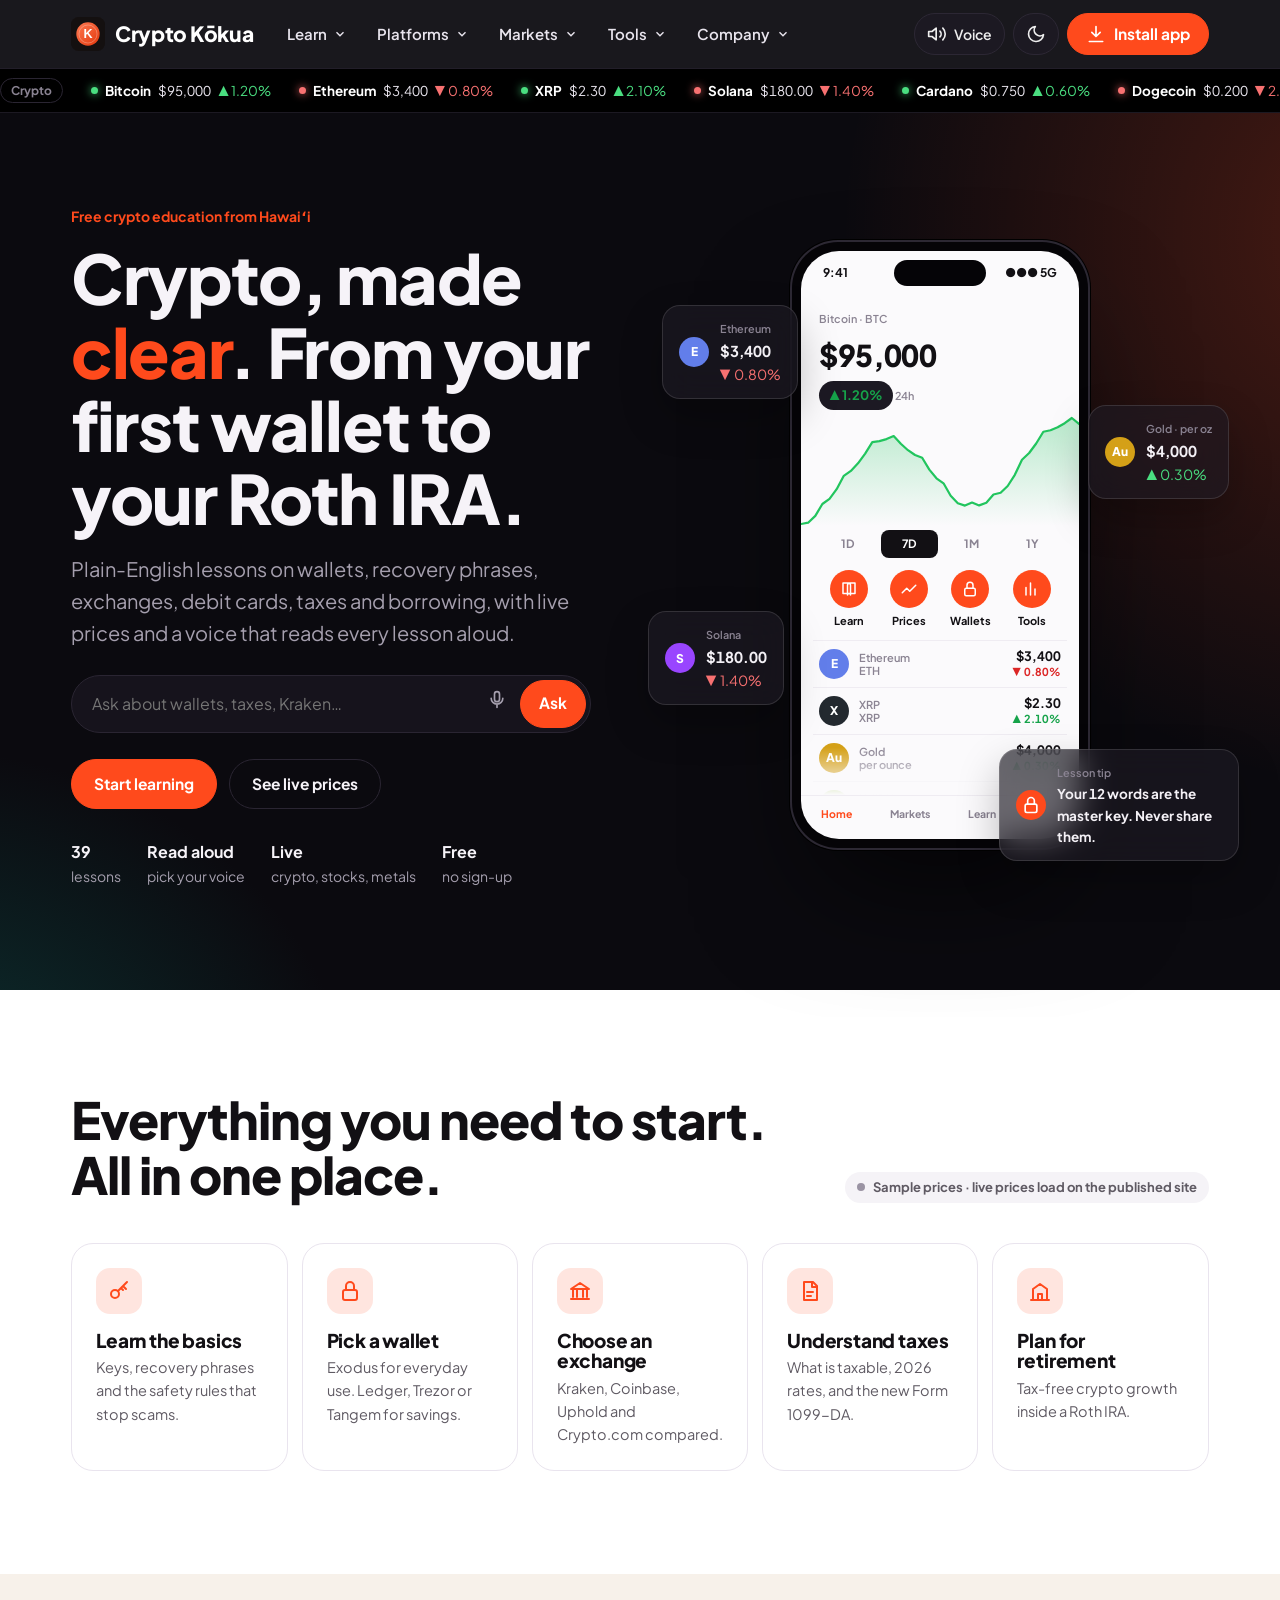
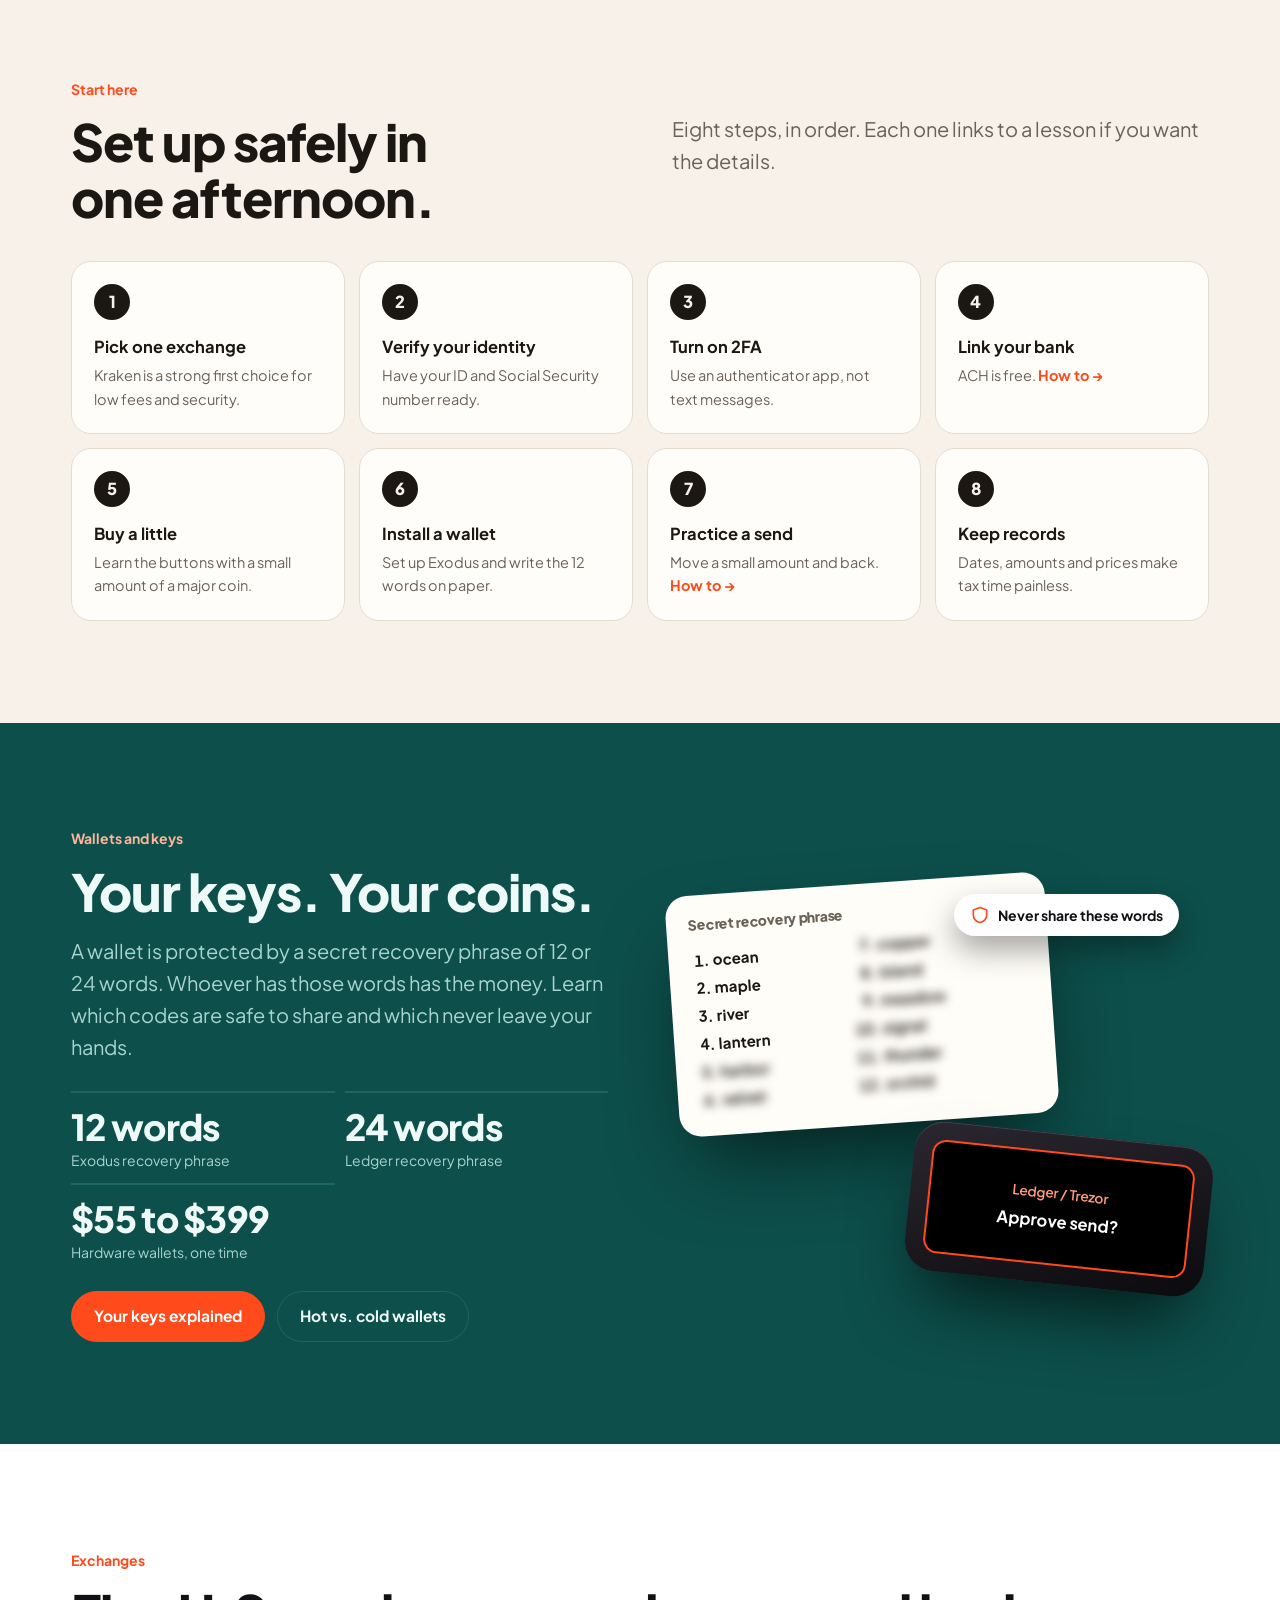
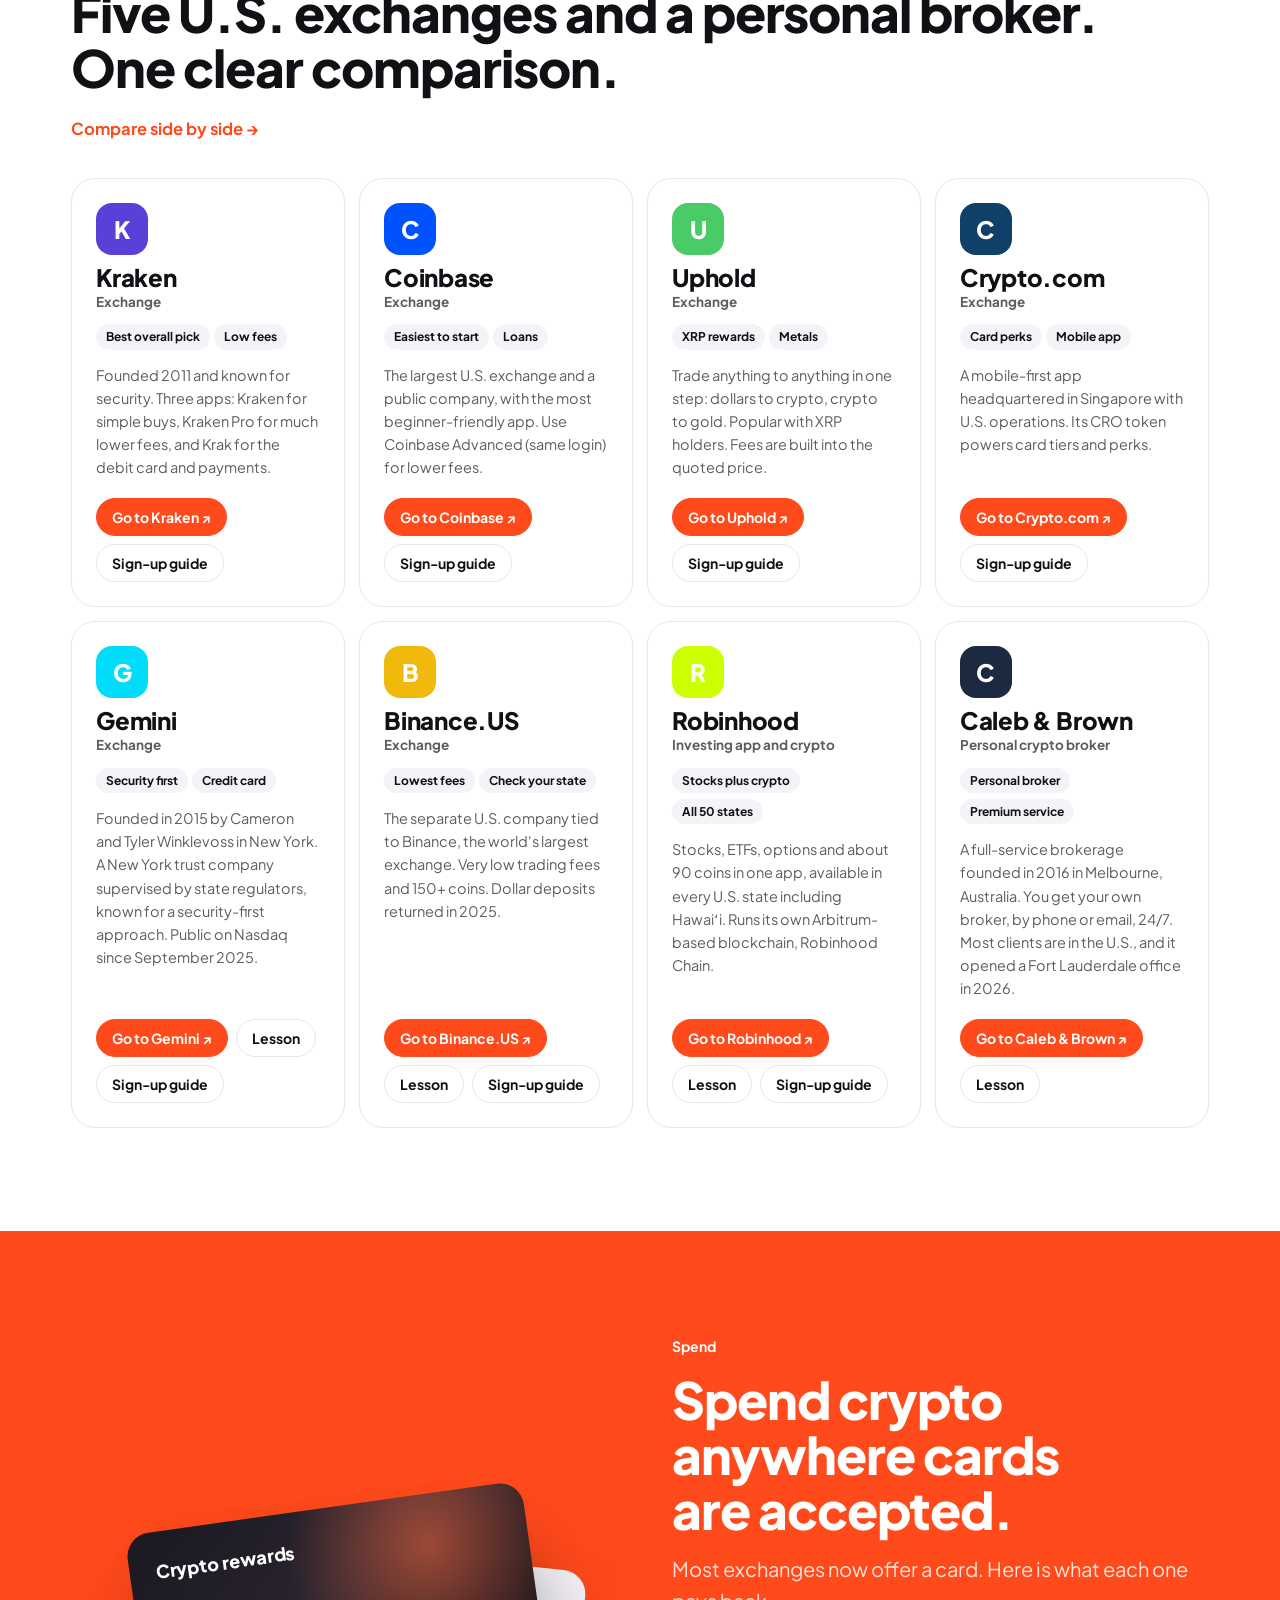
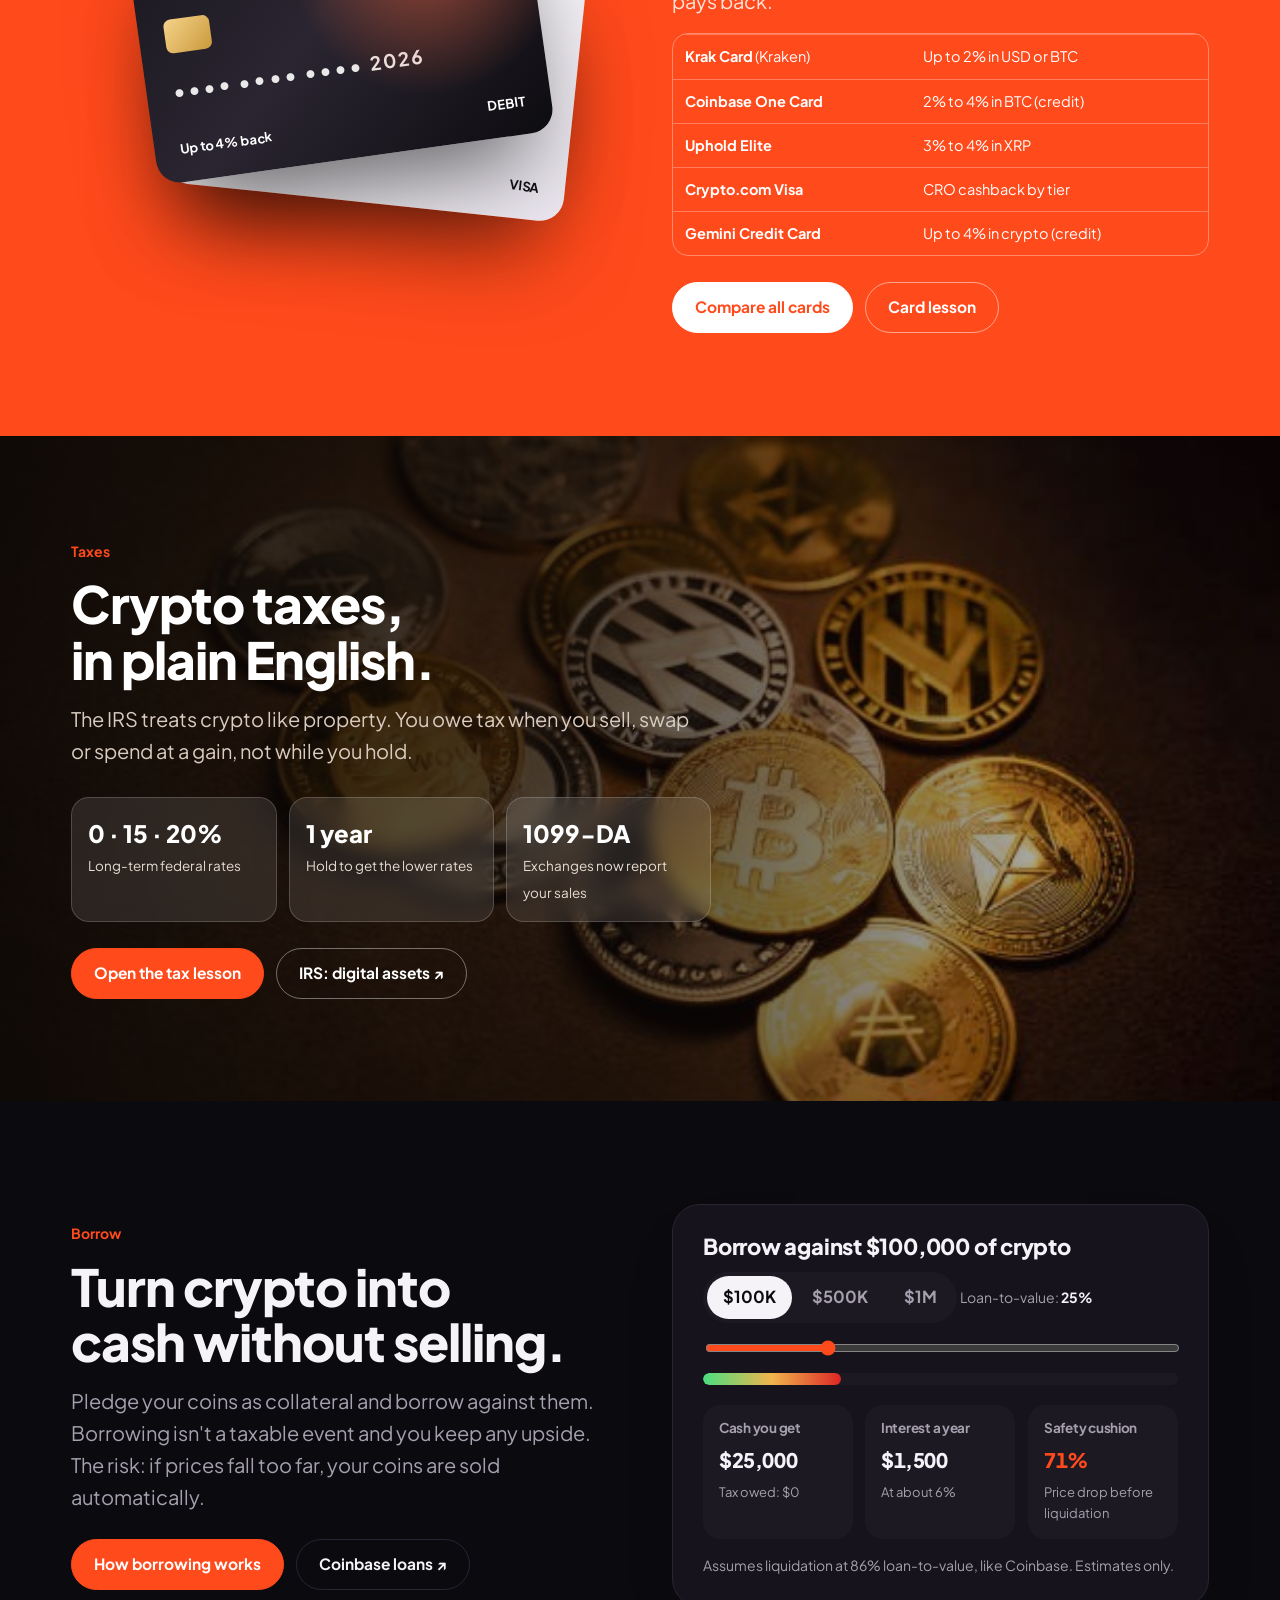
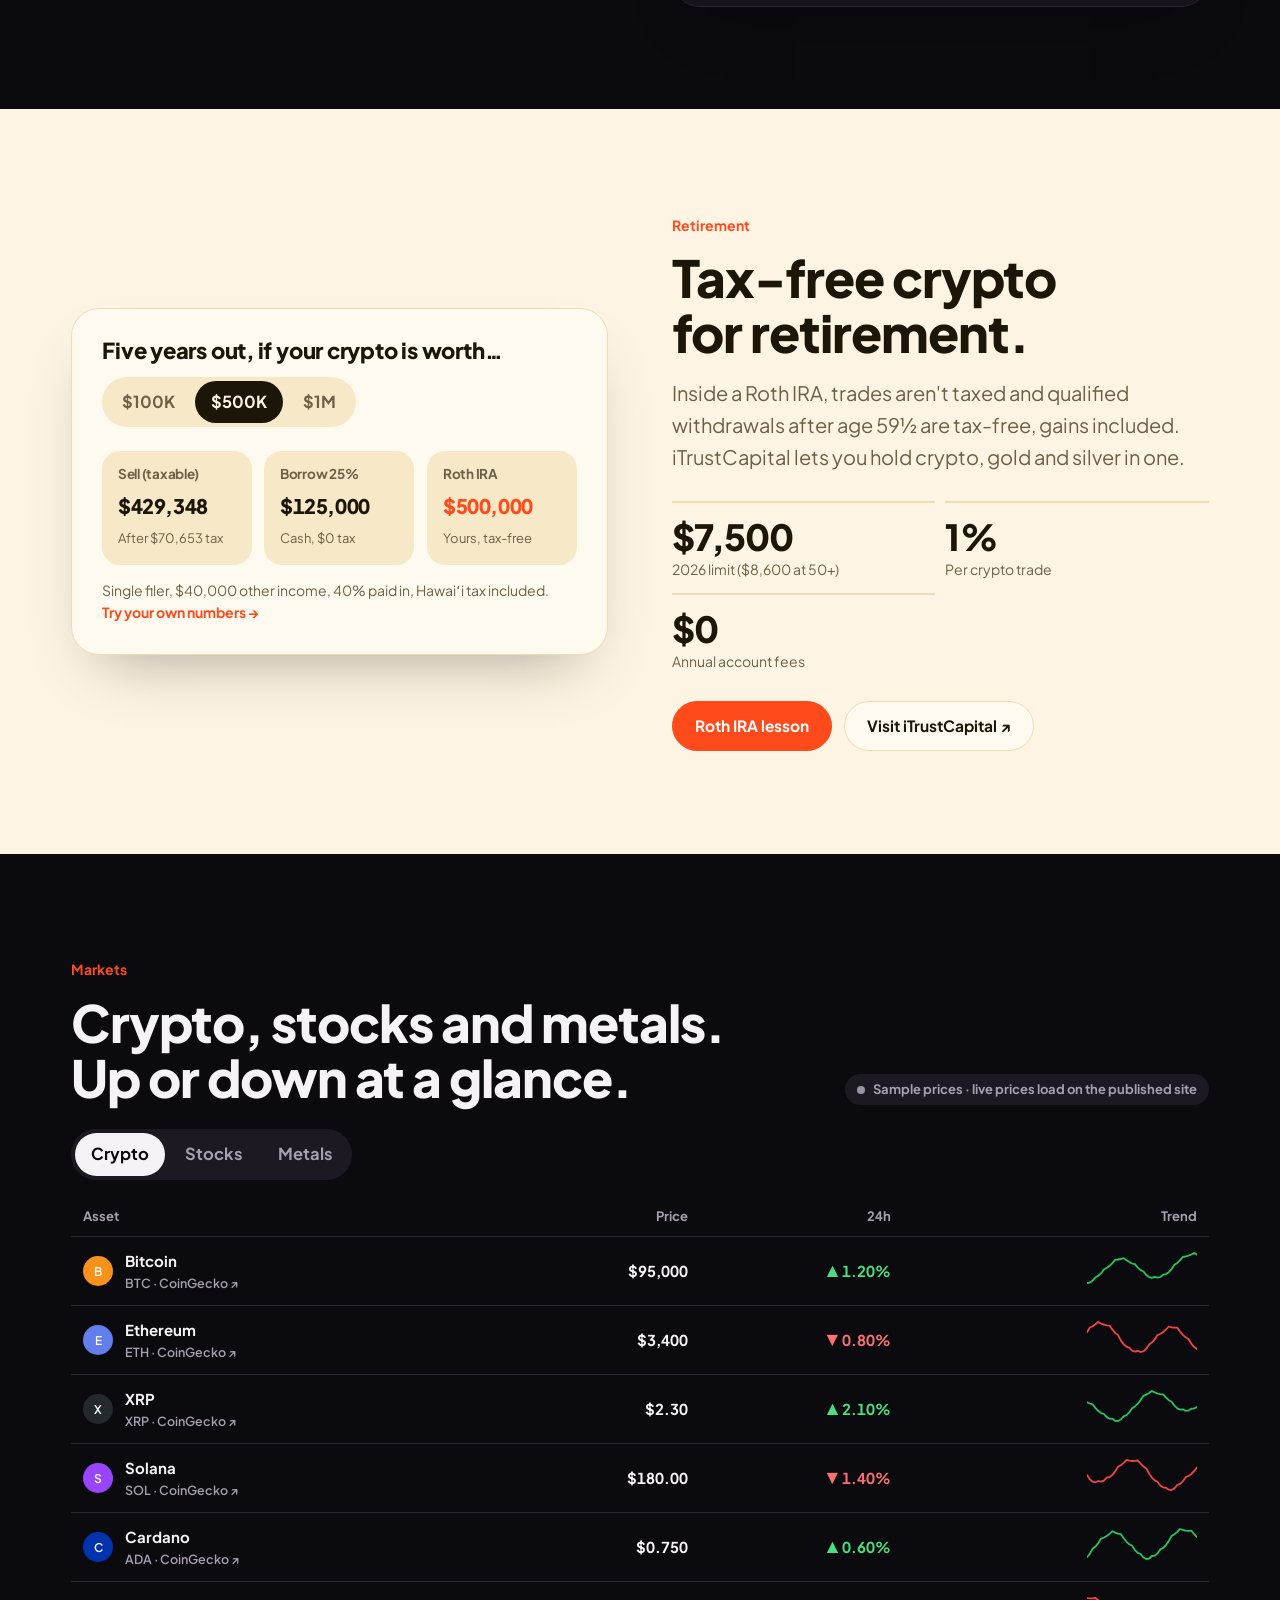
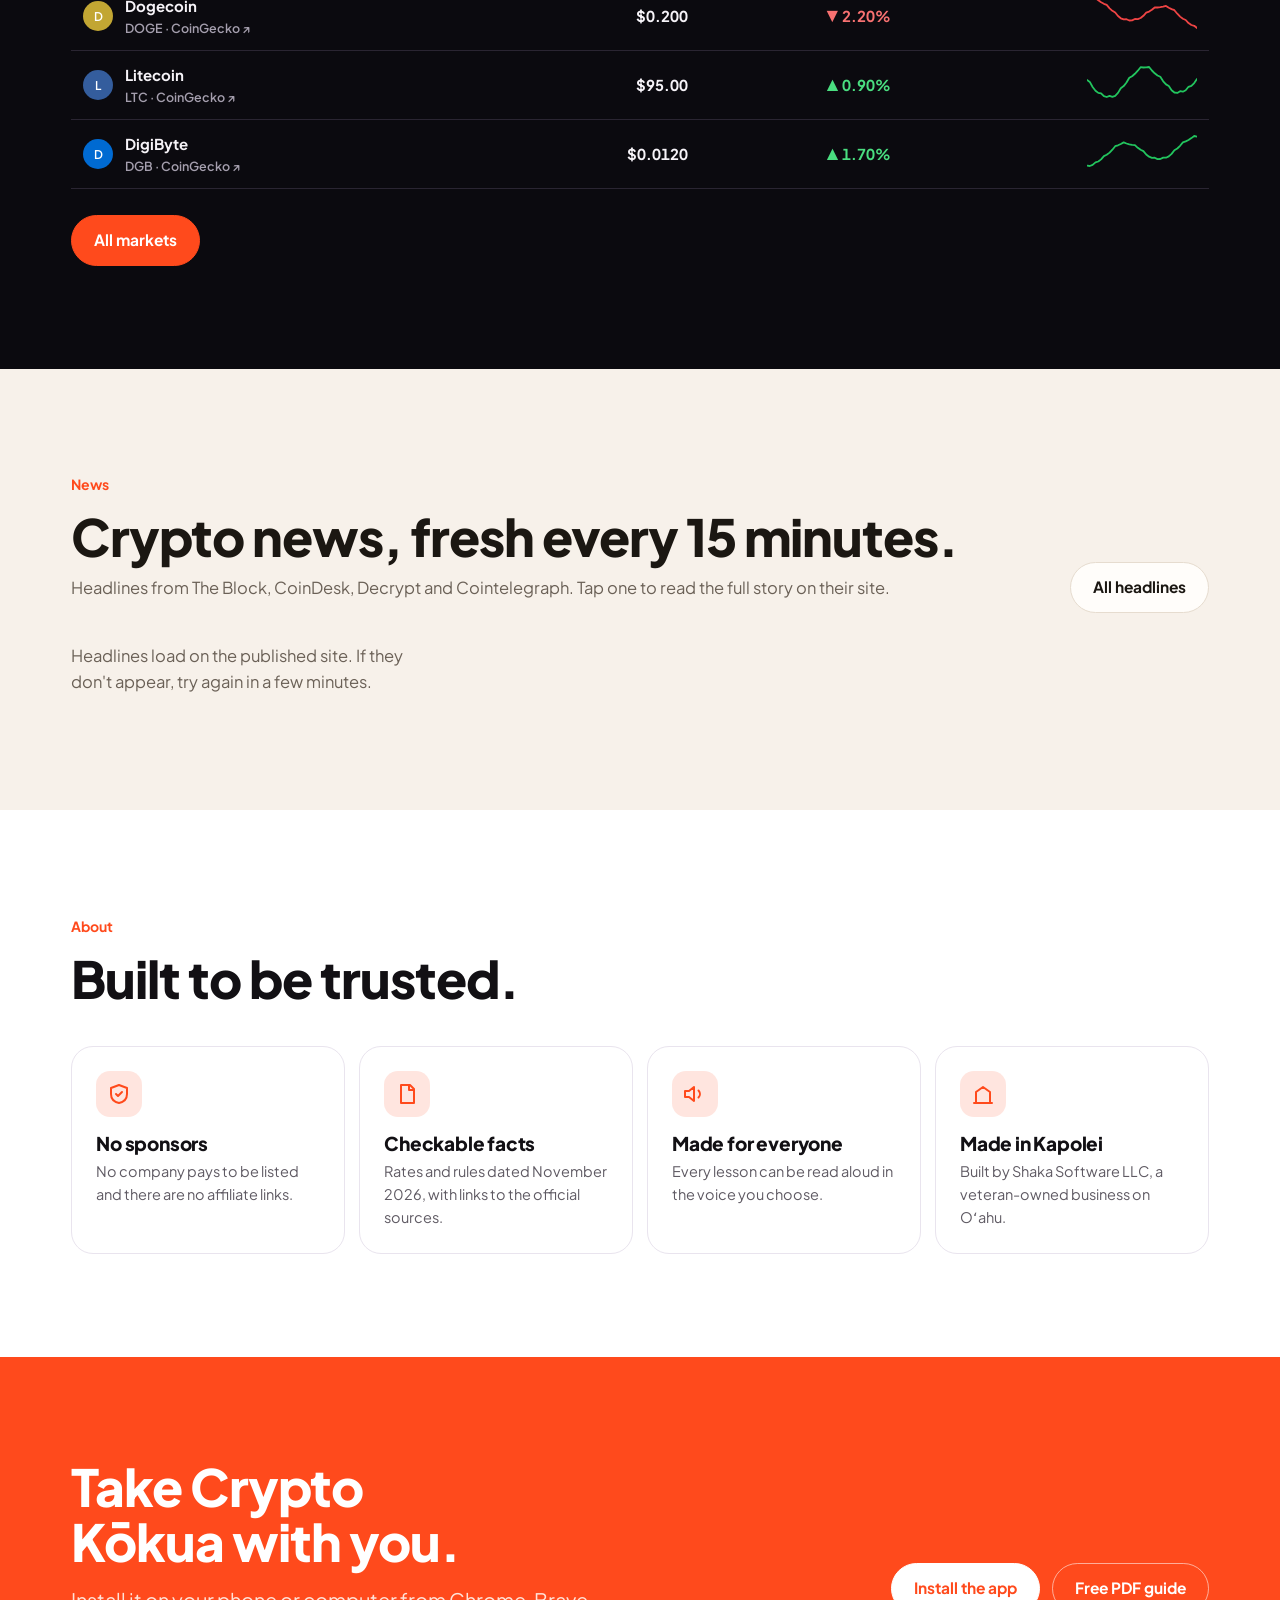
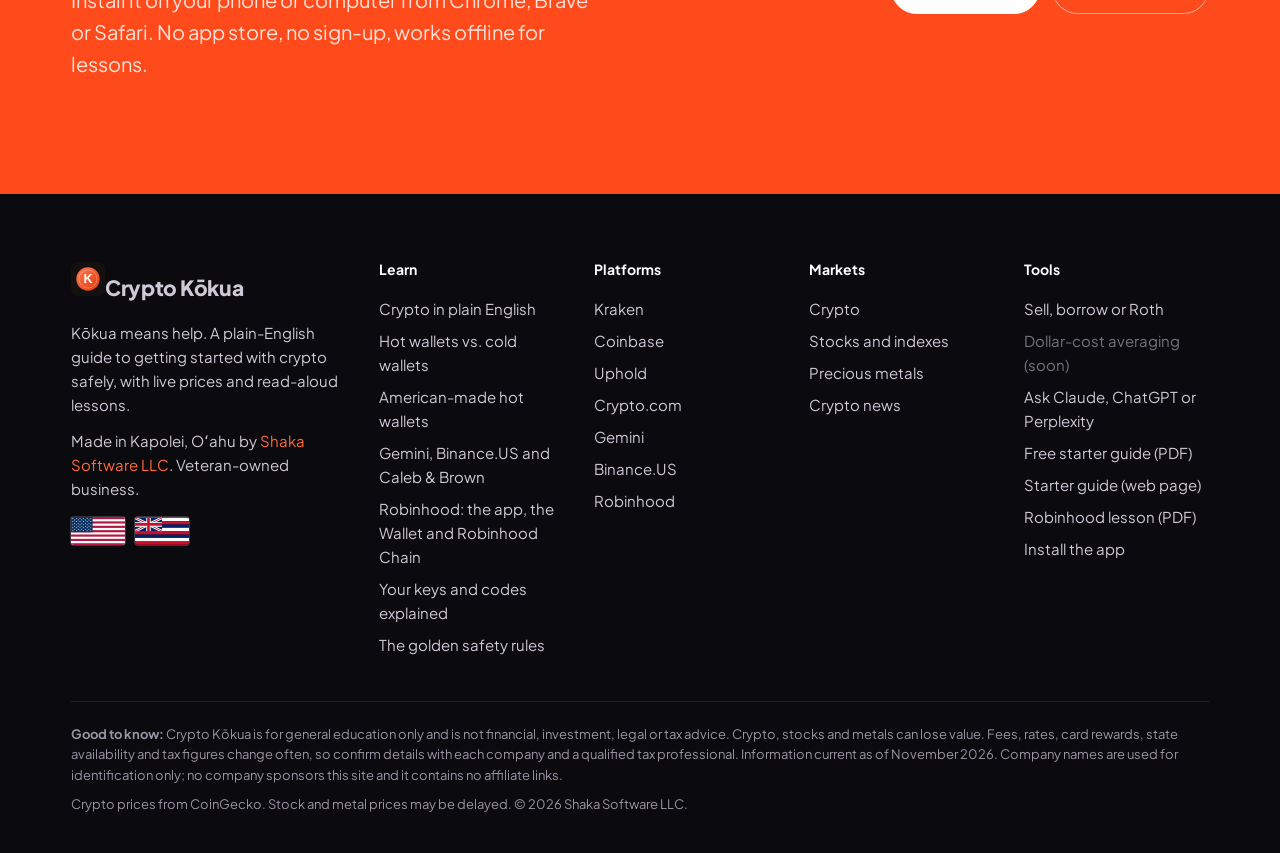
==== commit e5394d65: "Add exchange sign-up and 2FA guides, stricter Ask matching, mobile menu dots Co-Authored-By: Claude " ====
--- a/index.html
+++ b/index.html
@@ -11,7 +11,7 @@
 <link rel="apple-touch-icon" href="icons/icon-192.png">
 <link rel="preconnect" href="https://fonts.googleapis.com"><link rel="preconnect" href="https://fonts.gstatic.com" crossorigin>
 <link href="https://fonts.googleapis.com/css2?family=Plus+Jakarta+Sans:wght@400;500;600;700;800&display=swap" rel="stylesheet">
-<link rel="stylesheet" href="css/site.css?v=20">
+<link rel="stylesheet" href="css/site.css?v=21">
 <script>try{var t=localStorage.getItem('ck-theme');if(t)document.documentElement.dataset.ck=t}catch(e){}</script>
 </head>
 <body>
@@ -26,7 +26,7 @@
 <button type="button" class="mic" aria-label="Speak your question"><svg class="i" viewBox="0 0 24 24" fill="none" stroke="currentColor" stroke-width="2" stroke-linecap="round" stroke-linejoin="round"><rect x="9" y="2" width="6" height="12" rx="3"/><path d="M5 10a7 7 0 0 0 14 0M12 17v4"/></svg></button>
 <button class="btn pri go" type="submit">Ask</button><div class="results"></div></form>
   <div class="btns"><a class="btn pri" href="learn.html">Start learning</a><a class="btn ghost" href="markets.html">See live prices</a></div>
-  <div class="facts"><div><b>31</b>lessons</div><div><b>Read aloud</b>pick your voice</div><div><b>Live</b>crypto, stocks, metals</div><div><b>Free</b>no sign-up</div></div>
+  <div class="facts"><div><b>39</b>lessons</div><div><b>Read aloud</b>pick your voice</div><div><b>Live</b>crypto, stocks, metals</div><div><b>Free</b>no sign-up</div></div>
  </div>
  <div class="stage" aria-hidden="true">
  <div class="phone"><div class="screen"><span class="notch"></span>
@@ -168,8 +168,8 @@
 </div></section>
 
 </main>
-<script src="js/data.js?v=20"></script>
-<script src="js/site.js?v=20"></script>
+<script src="js/data.js?v=21"></script>
+<script src="js/site.js?v=21"></script>
 <script>{
 const {$,$$}=CK;
 $('#exHome').innerHTML=EX.map(p=>CK.platformCard(p,false)).join('');
--- a/css/site.css
+++ b/css/site.css
@@ -401,3 +401,9 @@
 @media(prefers-reduced-motion:reduce){.mtable tbody tr.mrow,.bigc .ln{animation:none}.bigc .ln{stroke-dashoffset:0}.dxw,.dxc{transition:none}}
 .mtable .who span .ext{display:inline}
 .mtable .who .coin{display:grid;color:#fff;font-size:12px}
+/* mobile menu: colored dots beside each link (like Ask Hawaiʻi) */
+.mnav a{position:relative;padding-left:22px}
+.mnav a::before{content:"";position:absolute;left:2px;top:15px;width:9px;height:9px;border-radius:50%;background:var(--dot,#f97316);box-shadow:0 0 0 3px color-mix(in srgb,var(--dot,#f97316) 22%,transparent)}
+.mnav a:nth-of-type(8n+1){--dot:#f97316}.mnav a:nth-of-type(8n+2){--dot:#22c55e}.mnav a:nth-of-type(8n+3){--dot:#38bdf8}.mnav a:nth-of-type(8n+4){--dot:#a78bfa}
+.mnav a:nth-of-type(8n+5){--dot:#facc15}.mnav a:nth-of-type(8n+6){--dot:#f472b6}.mnav a:nth-of-type(8n+7){--dot:#2dd4bf}.mnav a:nth-of-type(8n+8){--dot:#fb7185}
+.mnav a span{display:block;font-size:13px;color:#8a8392;margin-top:2px}
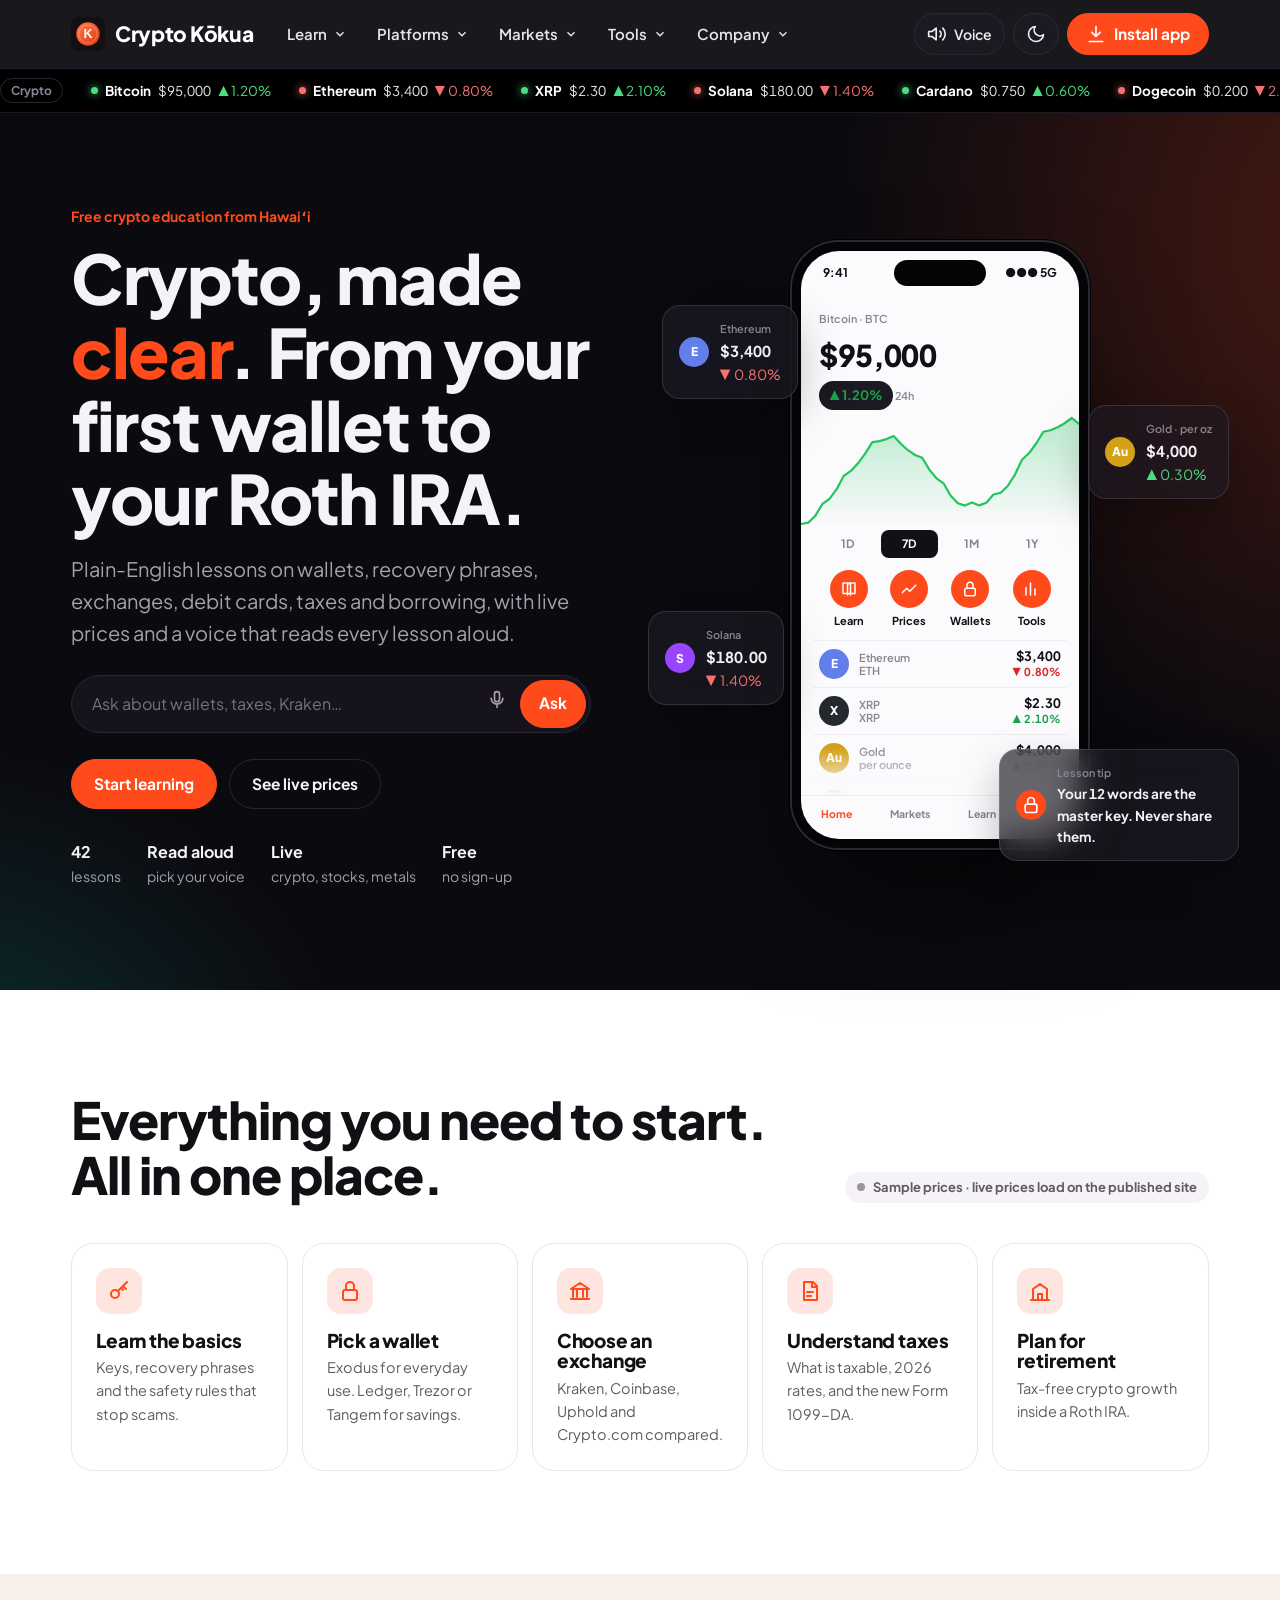
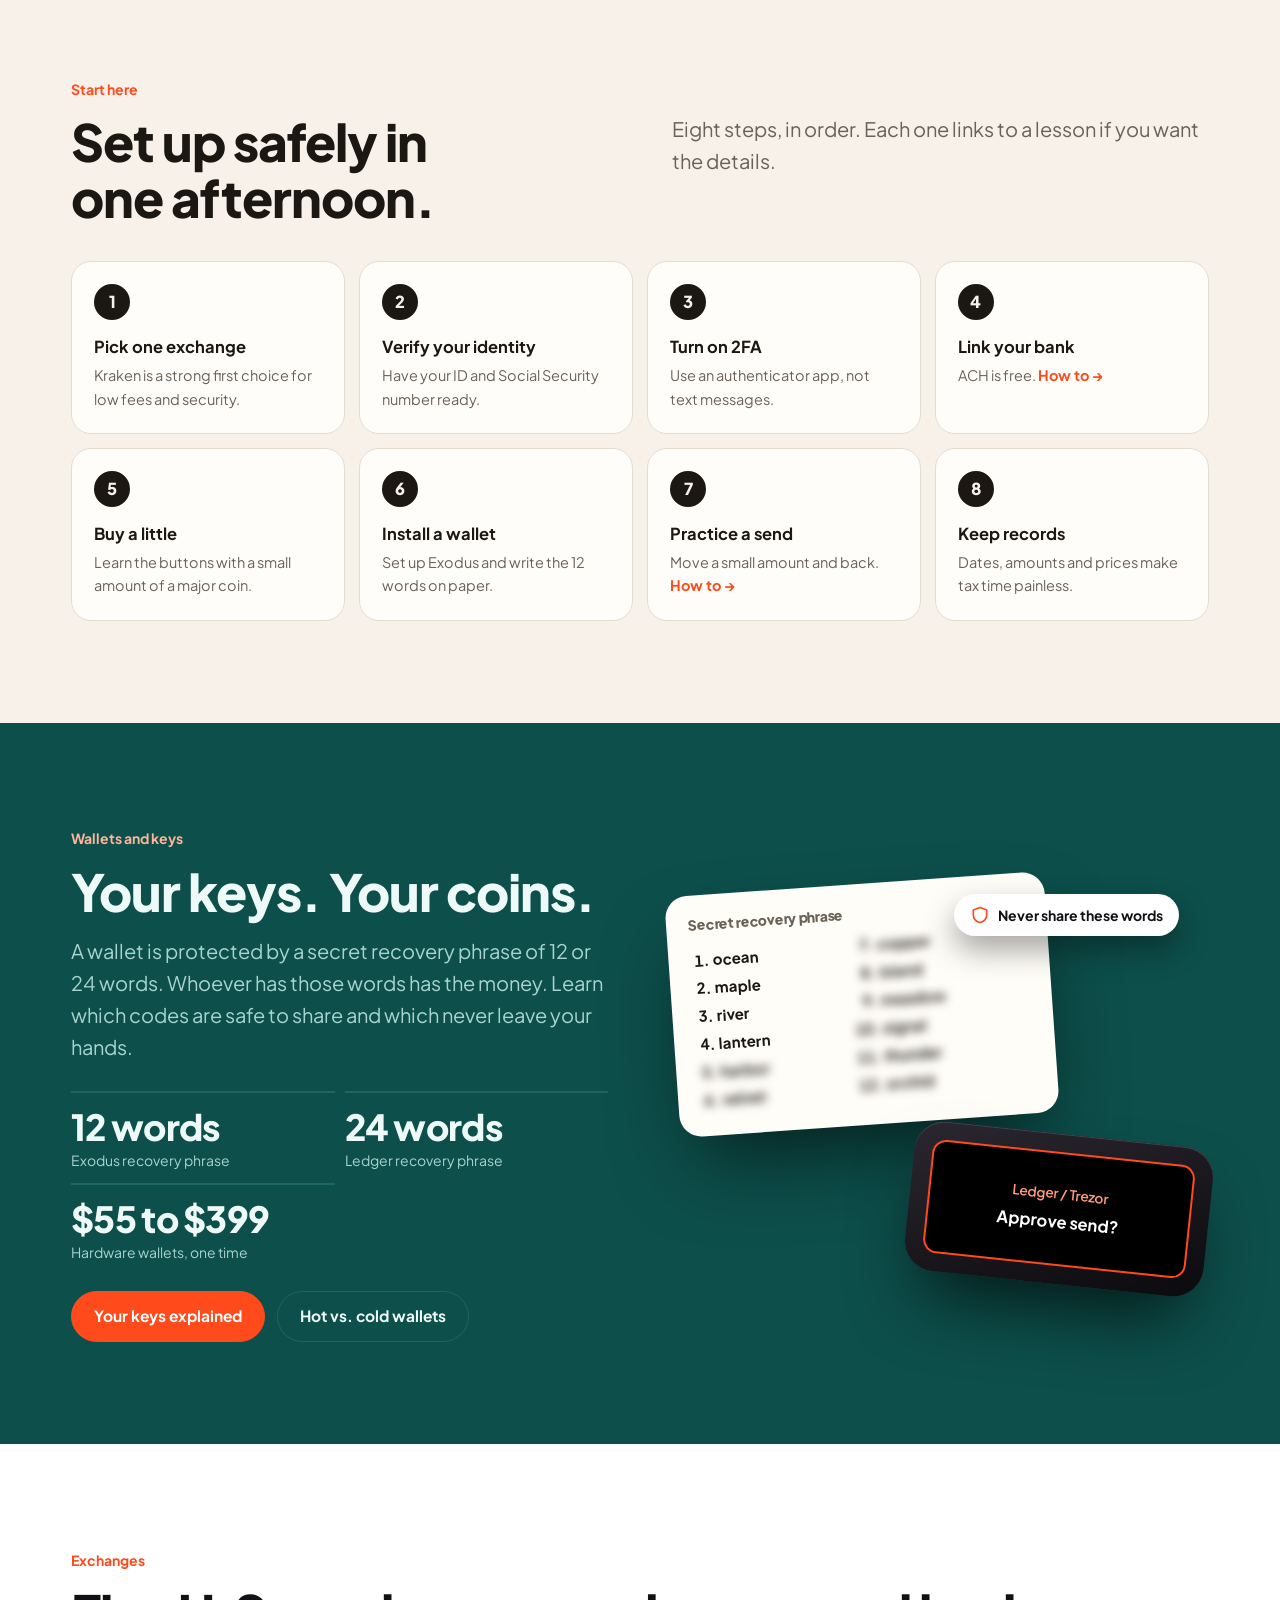
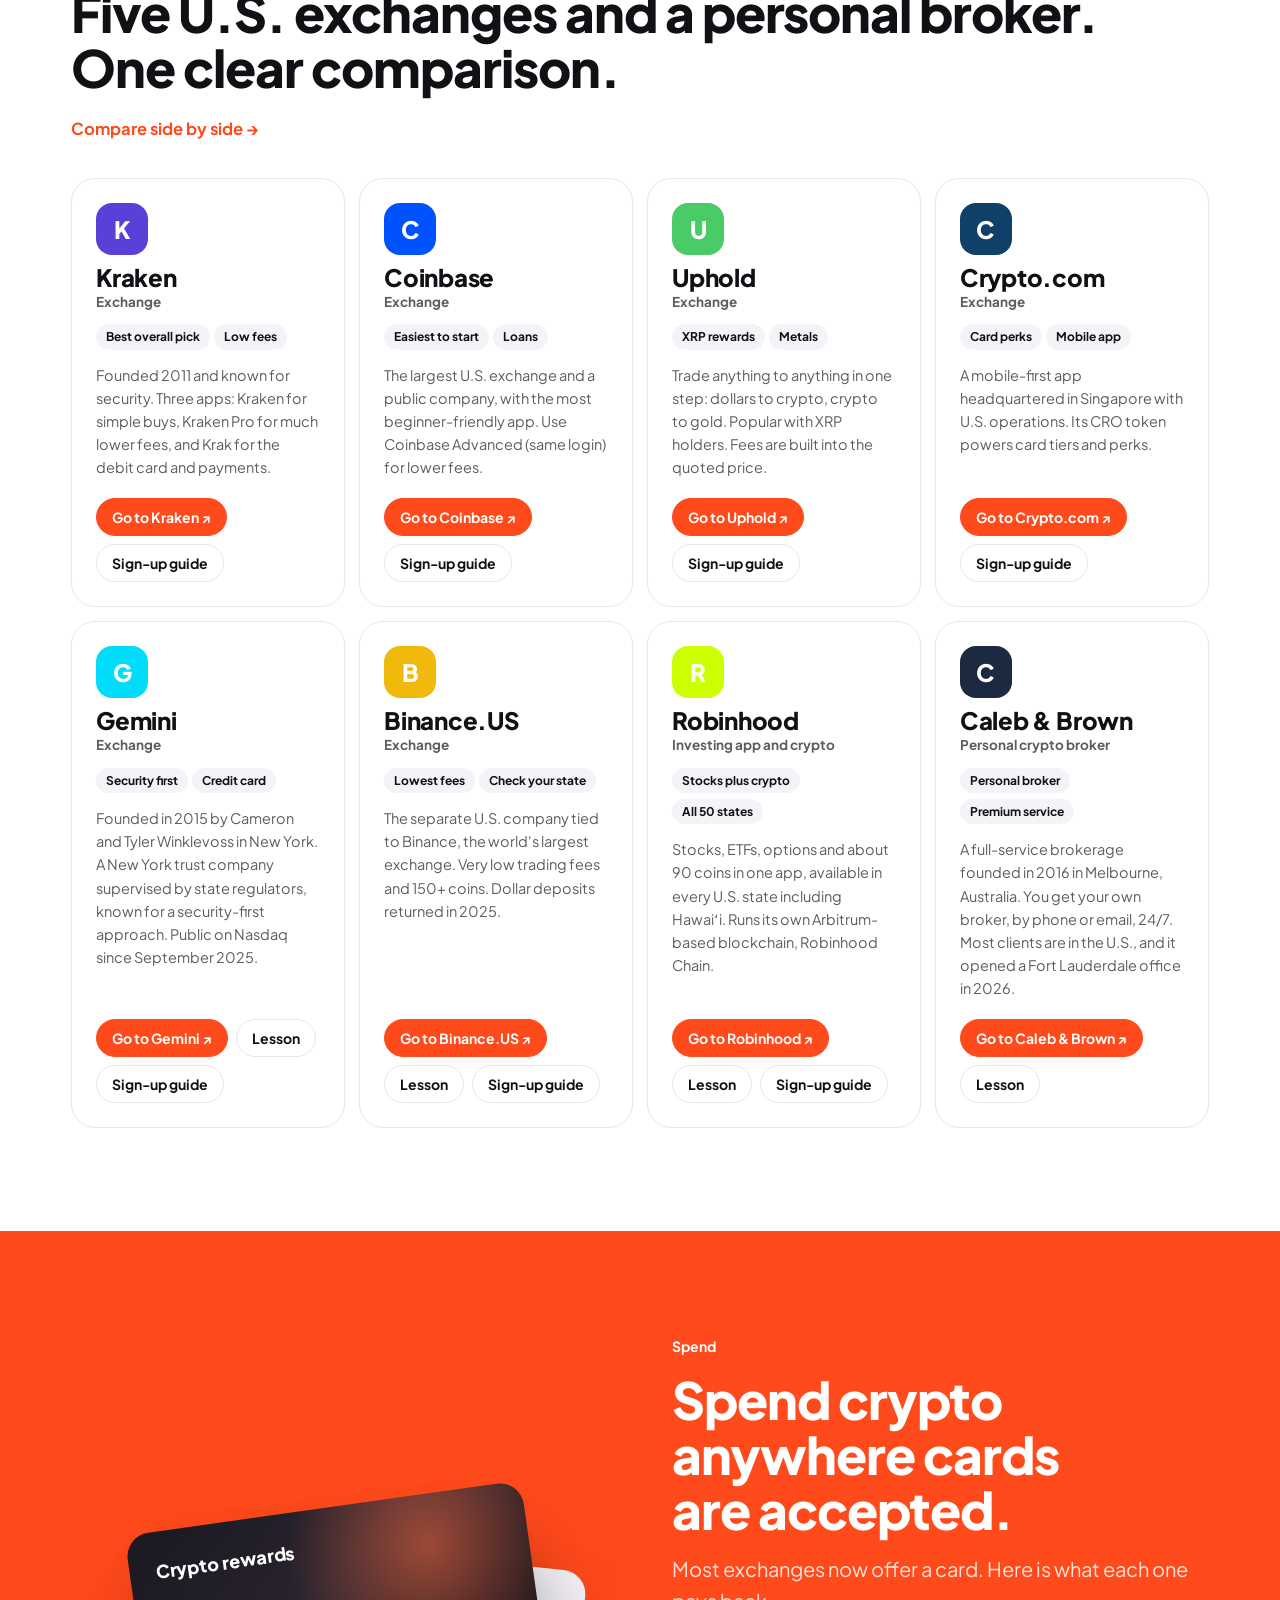
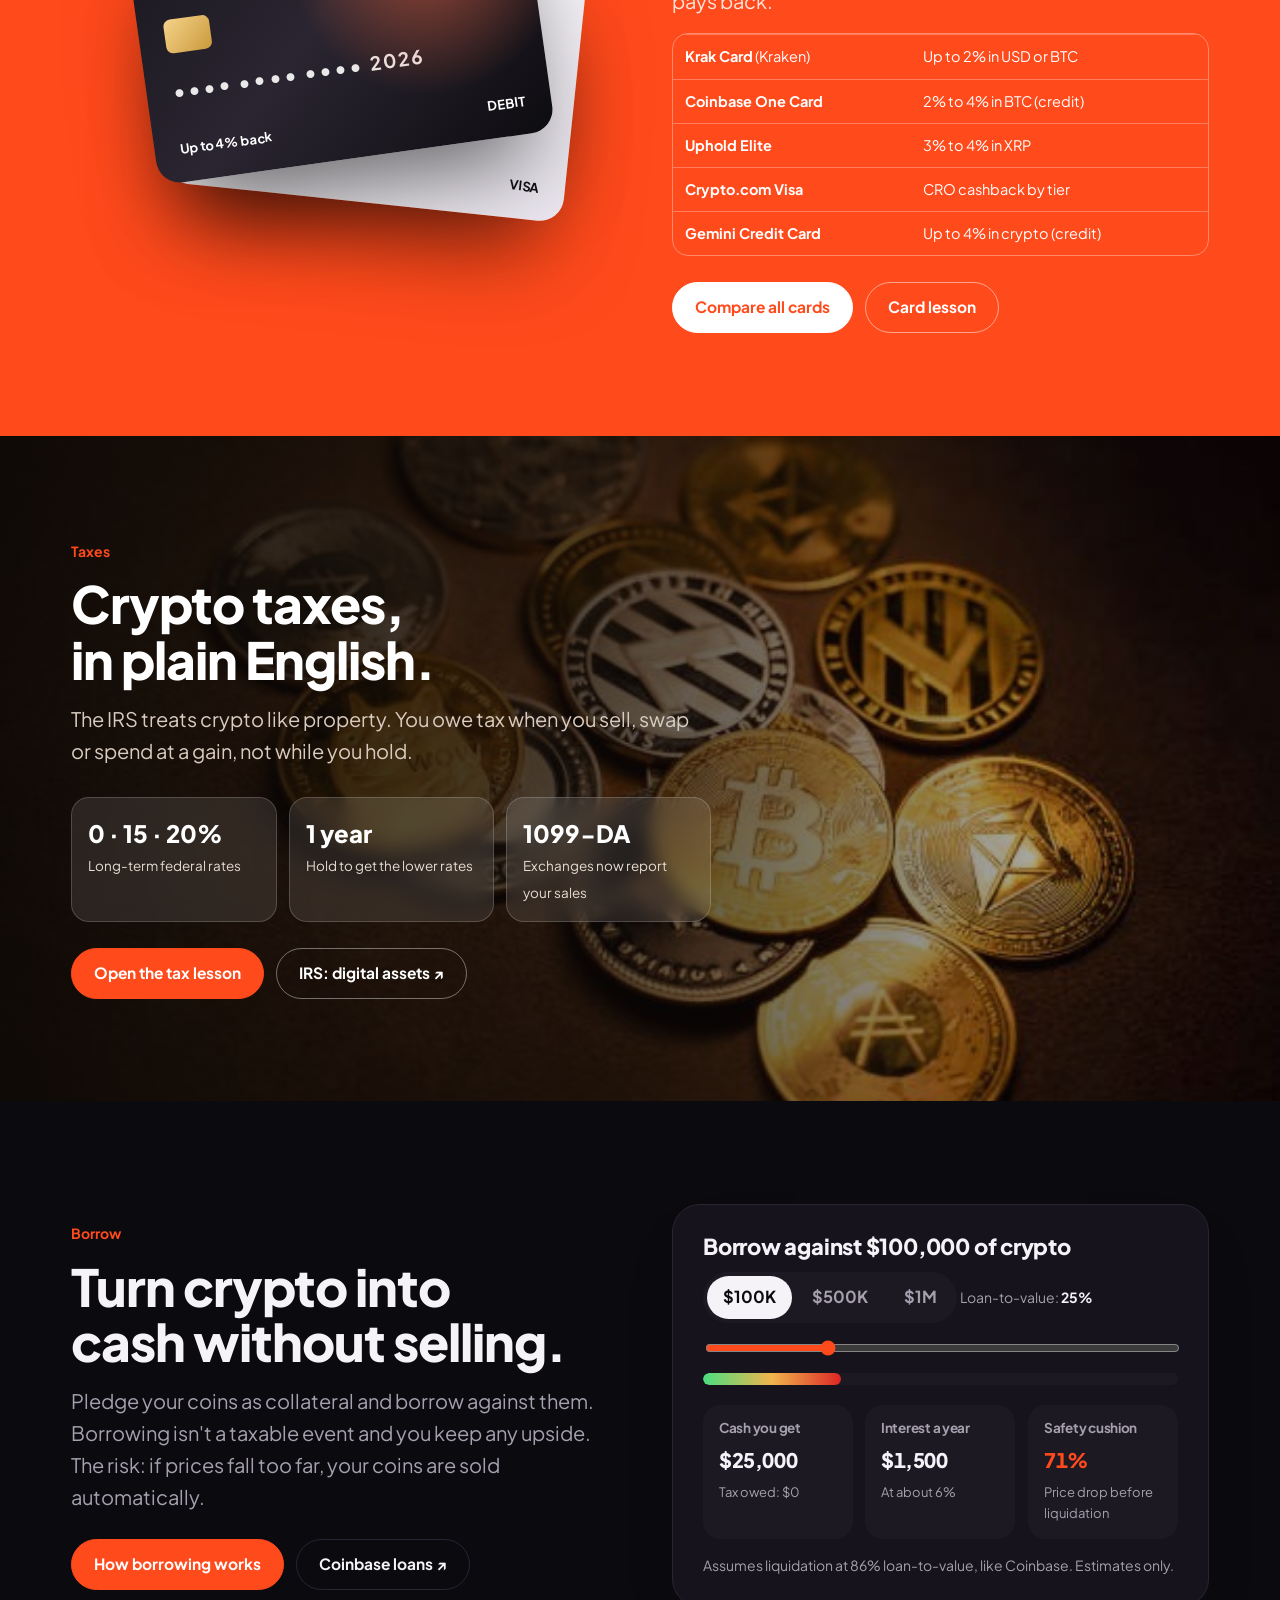
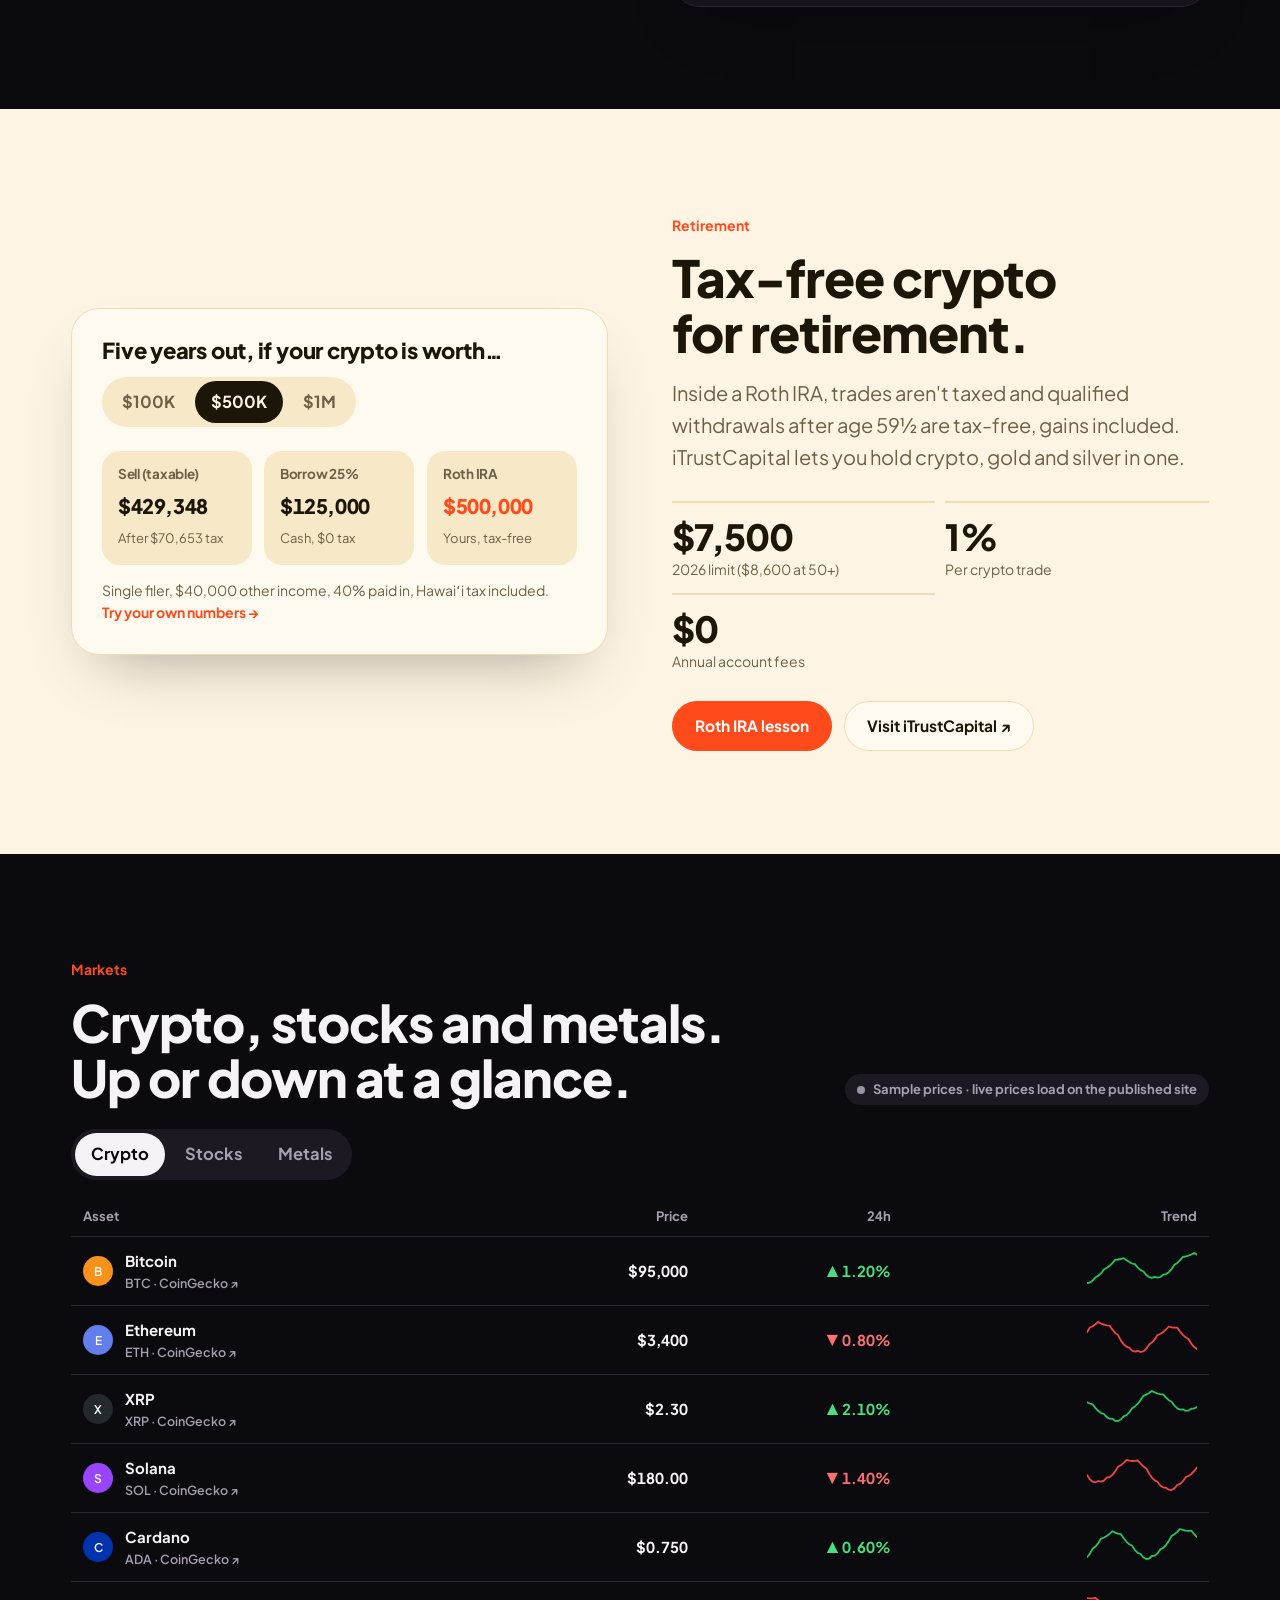
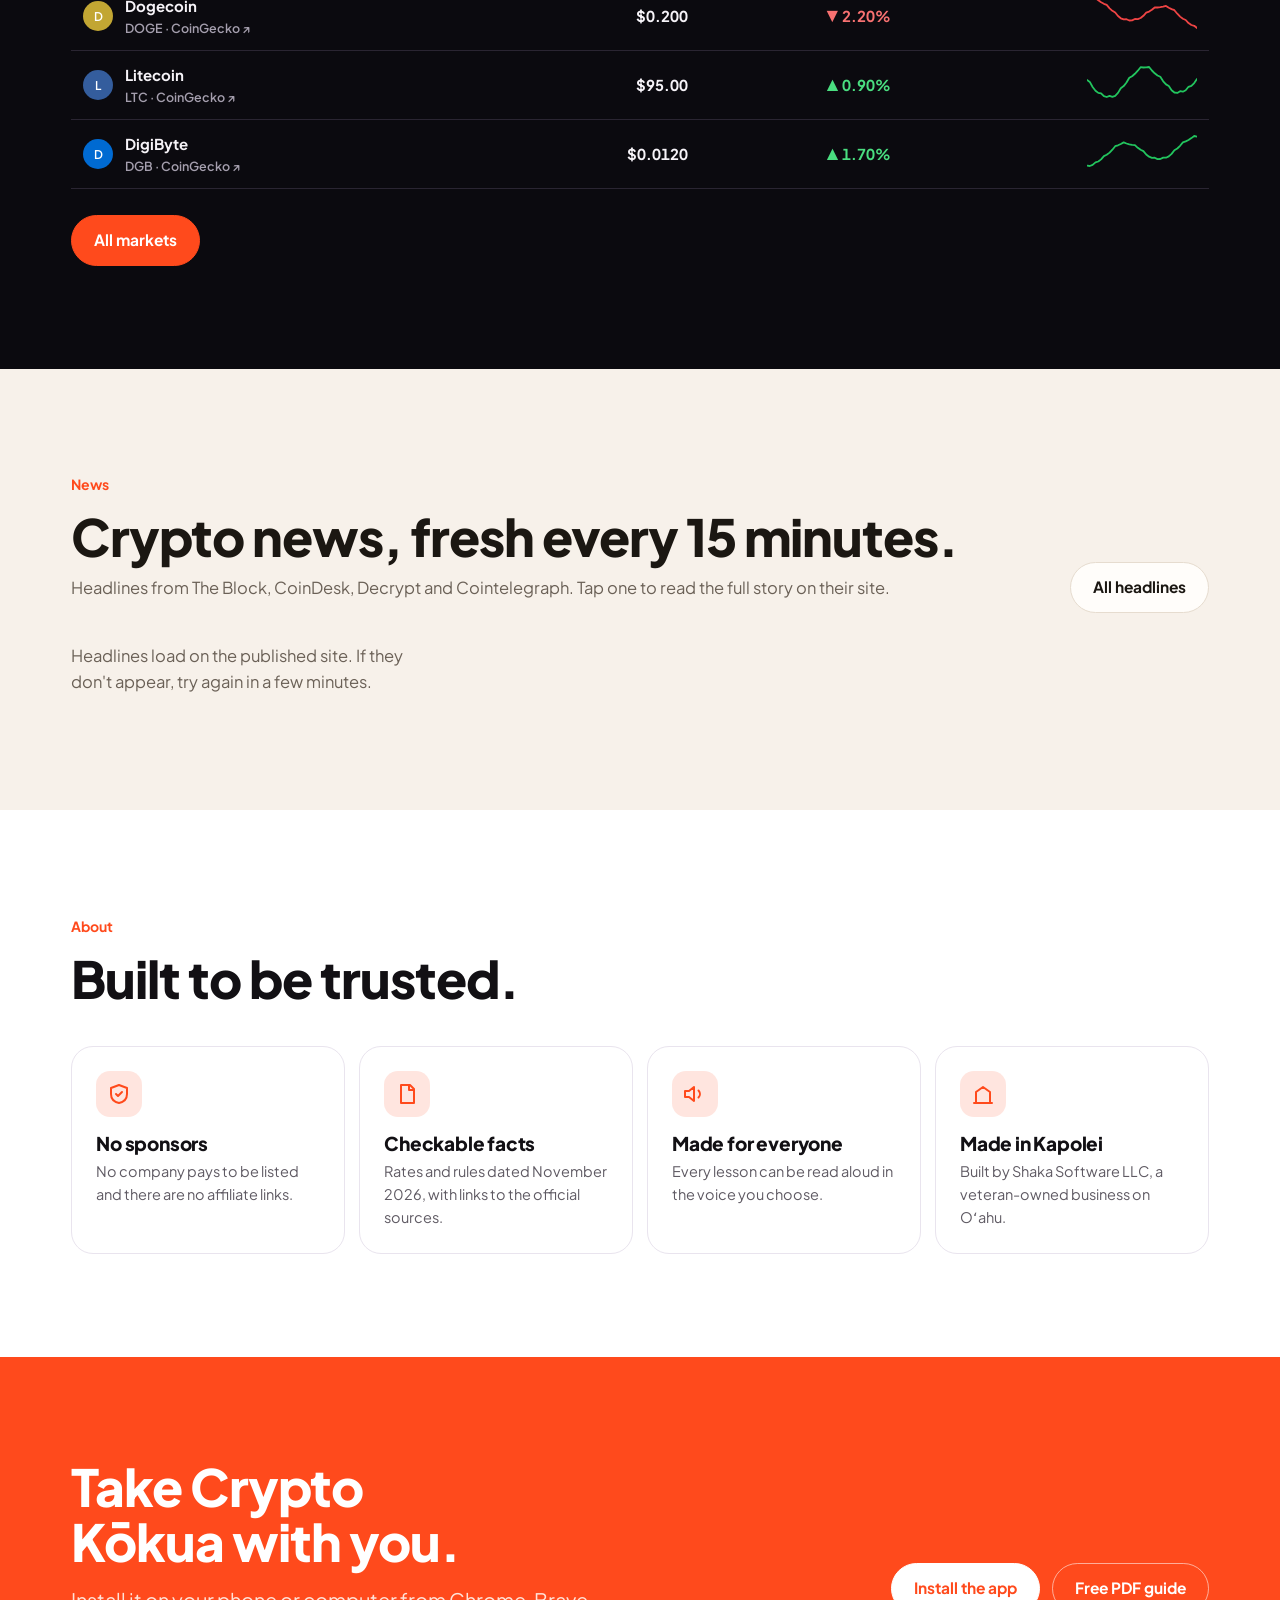
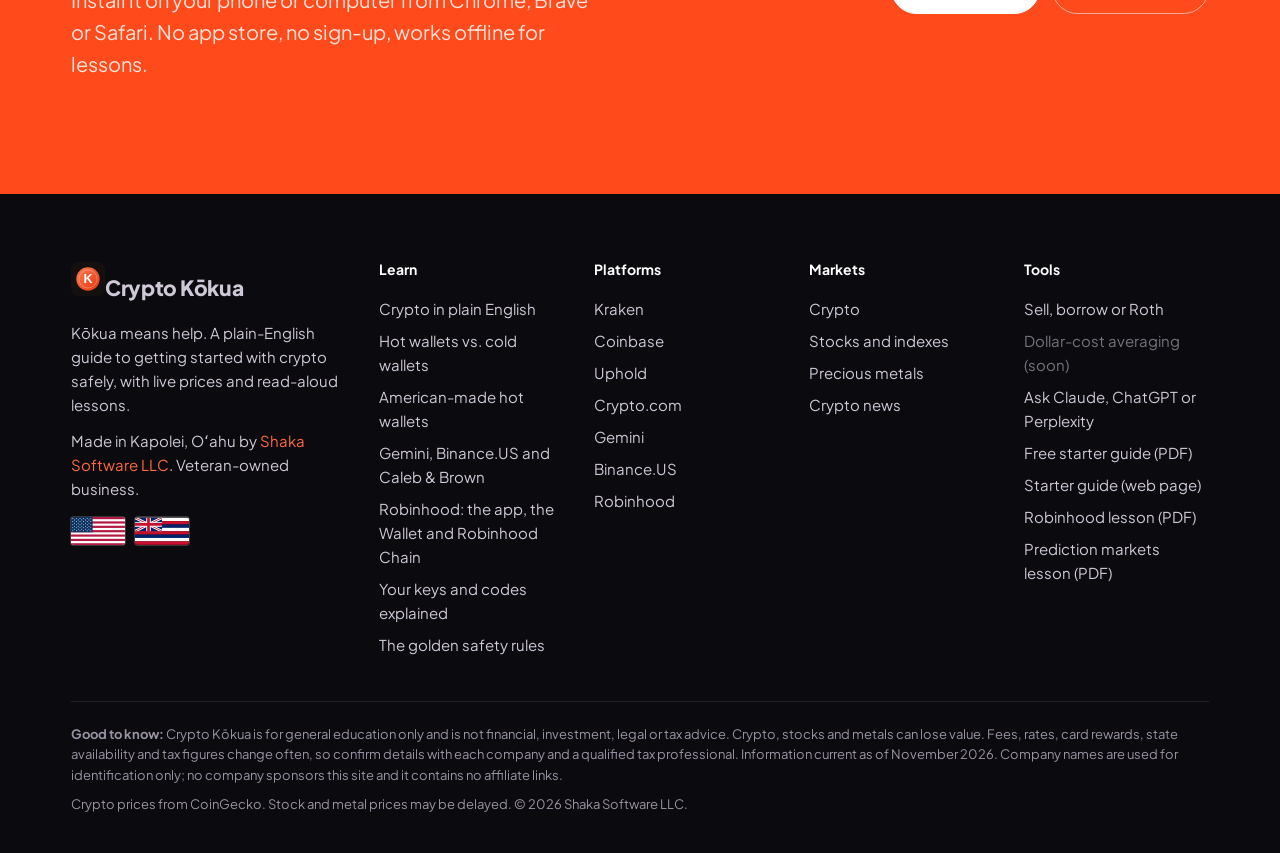
==== commit 7cf1c456: "Add prediction markets section and Kalshi, Polymarket lessons; guide v9 Co-Authored-By: Claude Opus " ====
--- a/index.html
+++ b/index.html
@@ -11,7 +11,7 @@
 <link rel="apple-touch-icon" href="icons/icon-192.png">
 <link rel="preconnect" href="https://fonts.googleapis.com"><link rel="preconnect" href="https://fonts.gstatic.com" crossorigin>
 <link href="https://fonts.googleapis.com/css2?family=Plus+Jakarta+Sans:wght@400;500;600;700;800&display=swap" rel="stylesheet">
-<link rel="stylesheet" href="css/site.css?v=21">
+<link rel="stylesheet" href="css/site.css?v=22">
 <script>try{var t=localStorage.getItem('ck-theme');if(t)document.documentElement.dataset.ck=t}catch(e){}</script>
 </head>
 <body>
@@ -26,7 +26,7 @@
 <button type="button" class="mic" aria-label="Speak your question"><svg class="i" viewBox="0 0 24 24" fill="none" stroke="currentColor" stroke-width="2" stroke-linecap="round" stroke-linejoin="round"><rect x="9" y="2" width="6" height="12" rx="3"/><path d="M5 10a7 7 0 0 0 14 0M12 17v4"/></svg></button>
 <button class="btn pri go" type="submit">Ask</button><div class="results"></div></form>
   <div class="btns"><a class="btn pri" href="learn.html">Start learning</a><a class="btn ghost" href="markets.html">See live prices</a></div>
-  <div class="facts"><div><b>39</b>lessons</div><div><b>Read aloud</b>pick your voice</div><div><b>Live</b>crypto, stocks, metals</div><div><b>Free</b>no sign-up</div></div>
+  <div class="facts"><div><b>42</b>lessons</div><div><b>Read aloud</b>pick your voice</div><div><b>Live</b>crypto, stocks, metals</div><div><b>Free</b>no sign-up</div></div>
  </div>
  <div class="stage" aria-hidden="true">
  <div class="phone"><div class="screen"><span class="notch"></span>
@@ -168,8 +168,8 @@
 </div></section>
 
 </main>
-<script src="js/data.js?v=21"></script>
-<script src="js/site.js?v=21"></script>
+<script src="js/data.js?v=22"></script>
+<script src="js/site.js?v=22"></script>
 <script>{
 const {$,$$}=CK;
 $('#exHome').innerHTML=EX.map(p=>CK.platformCard(p,false)).join('');
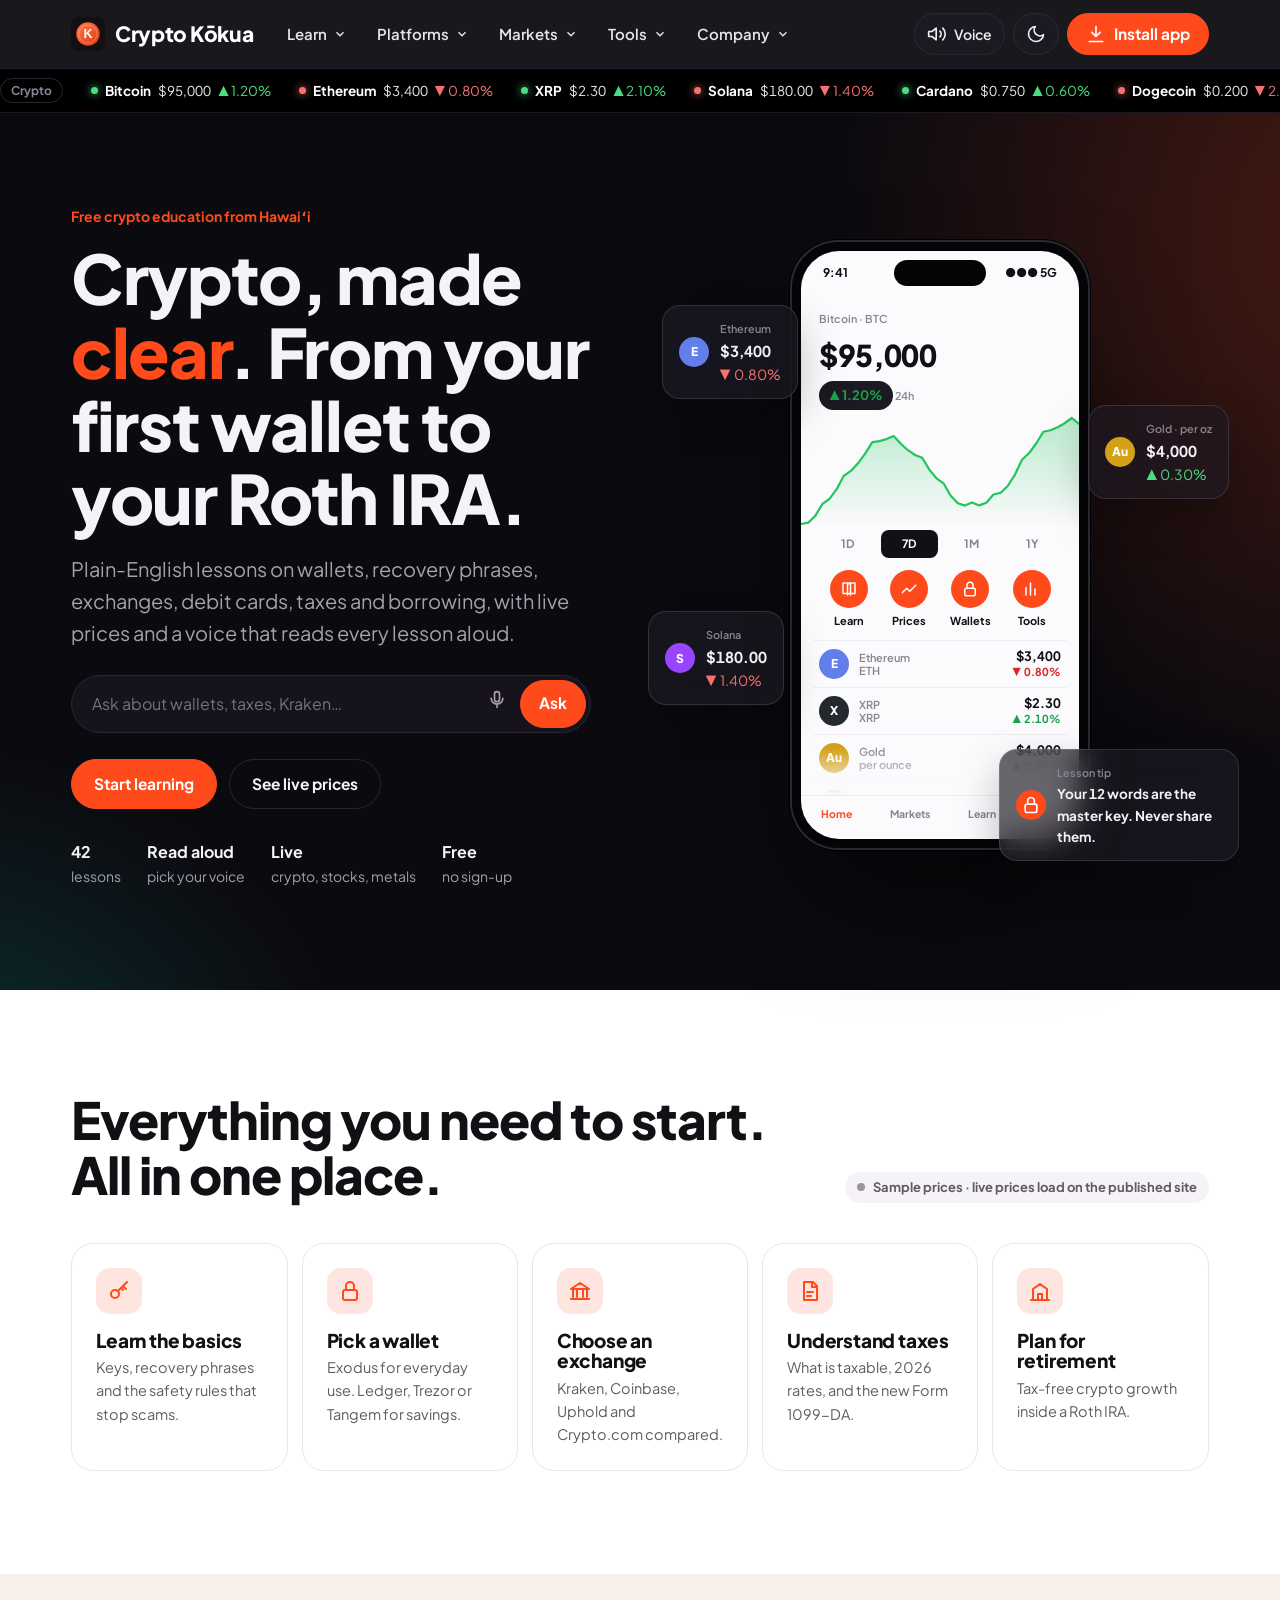
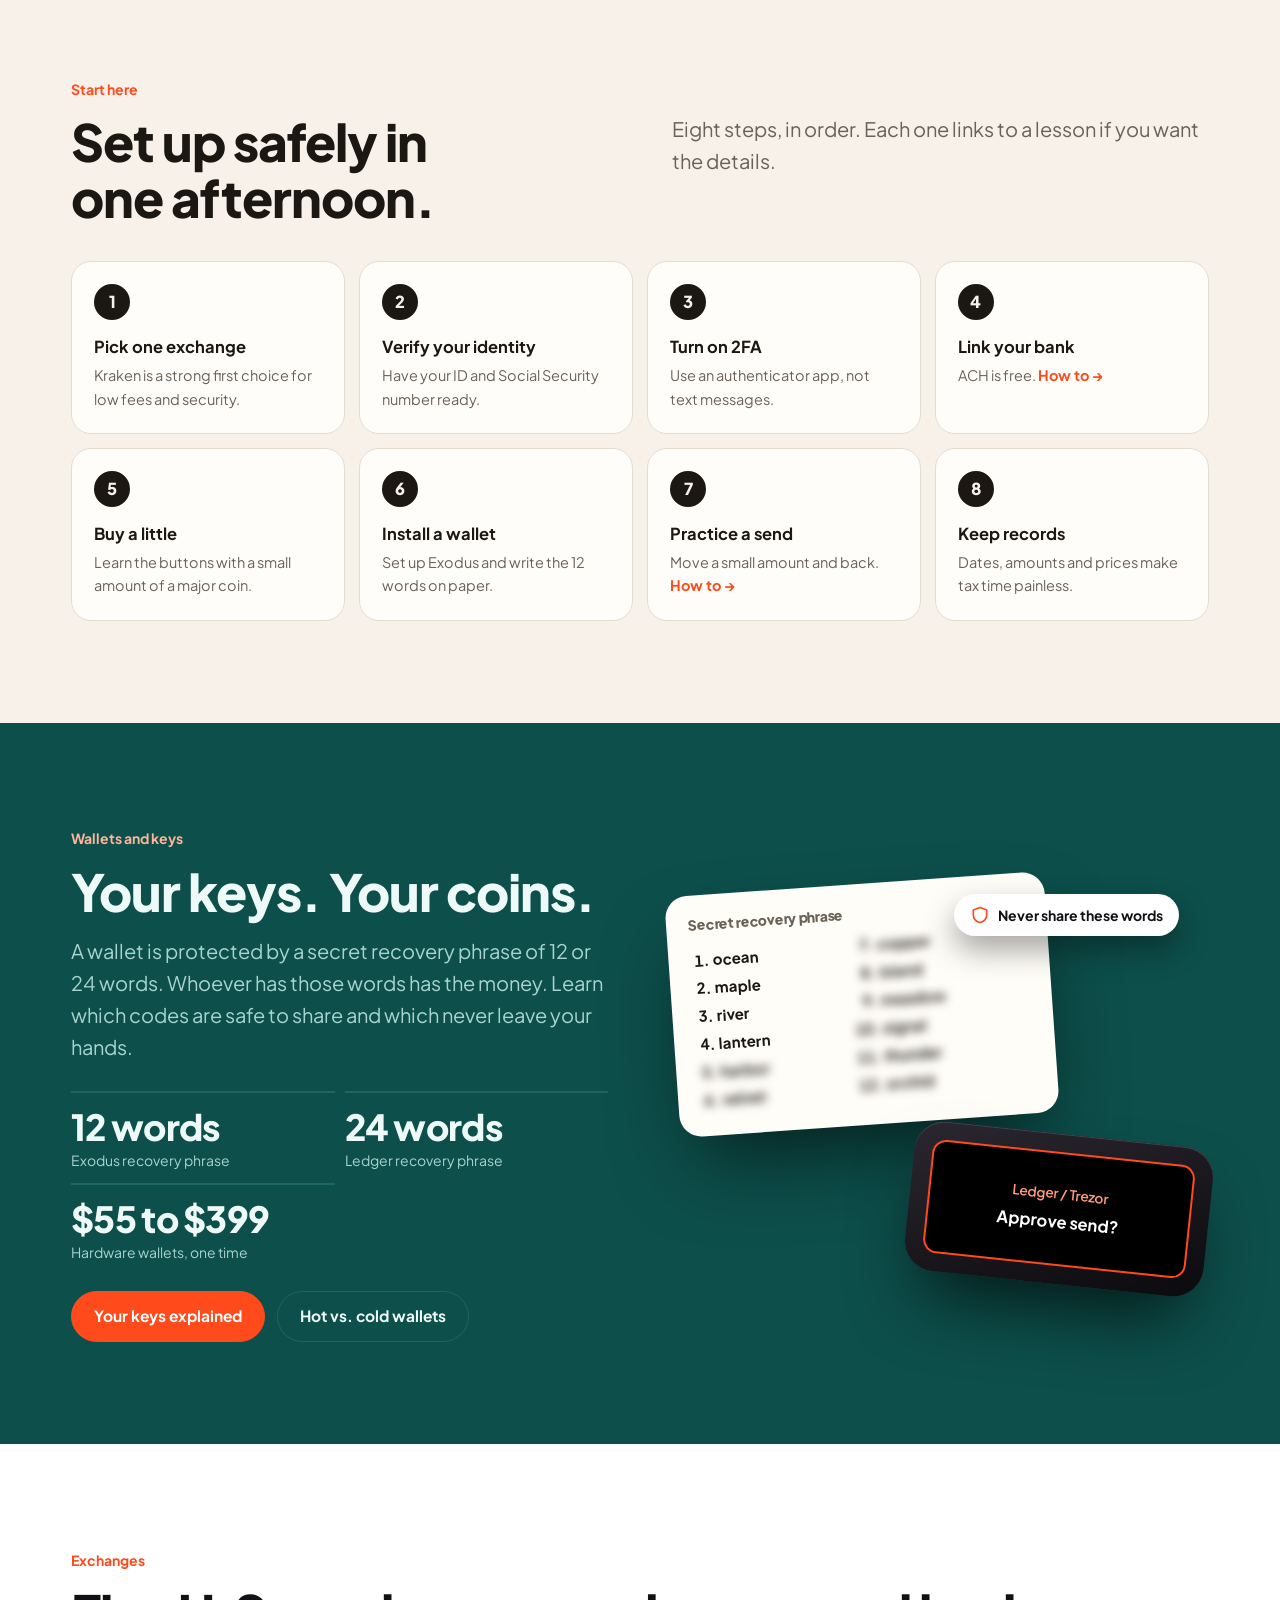
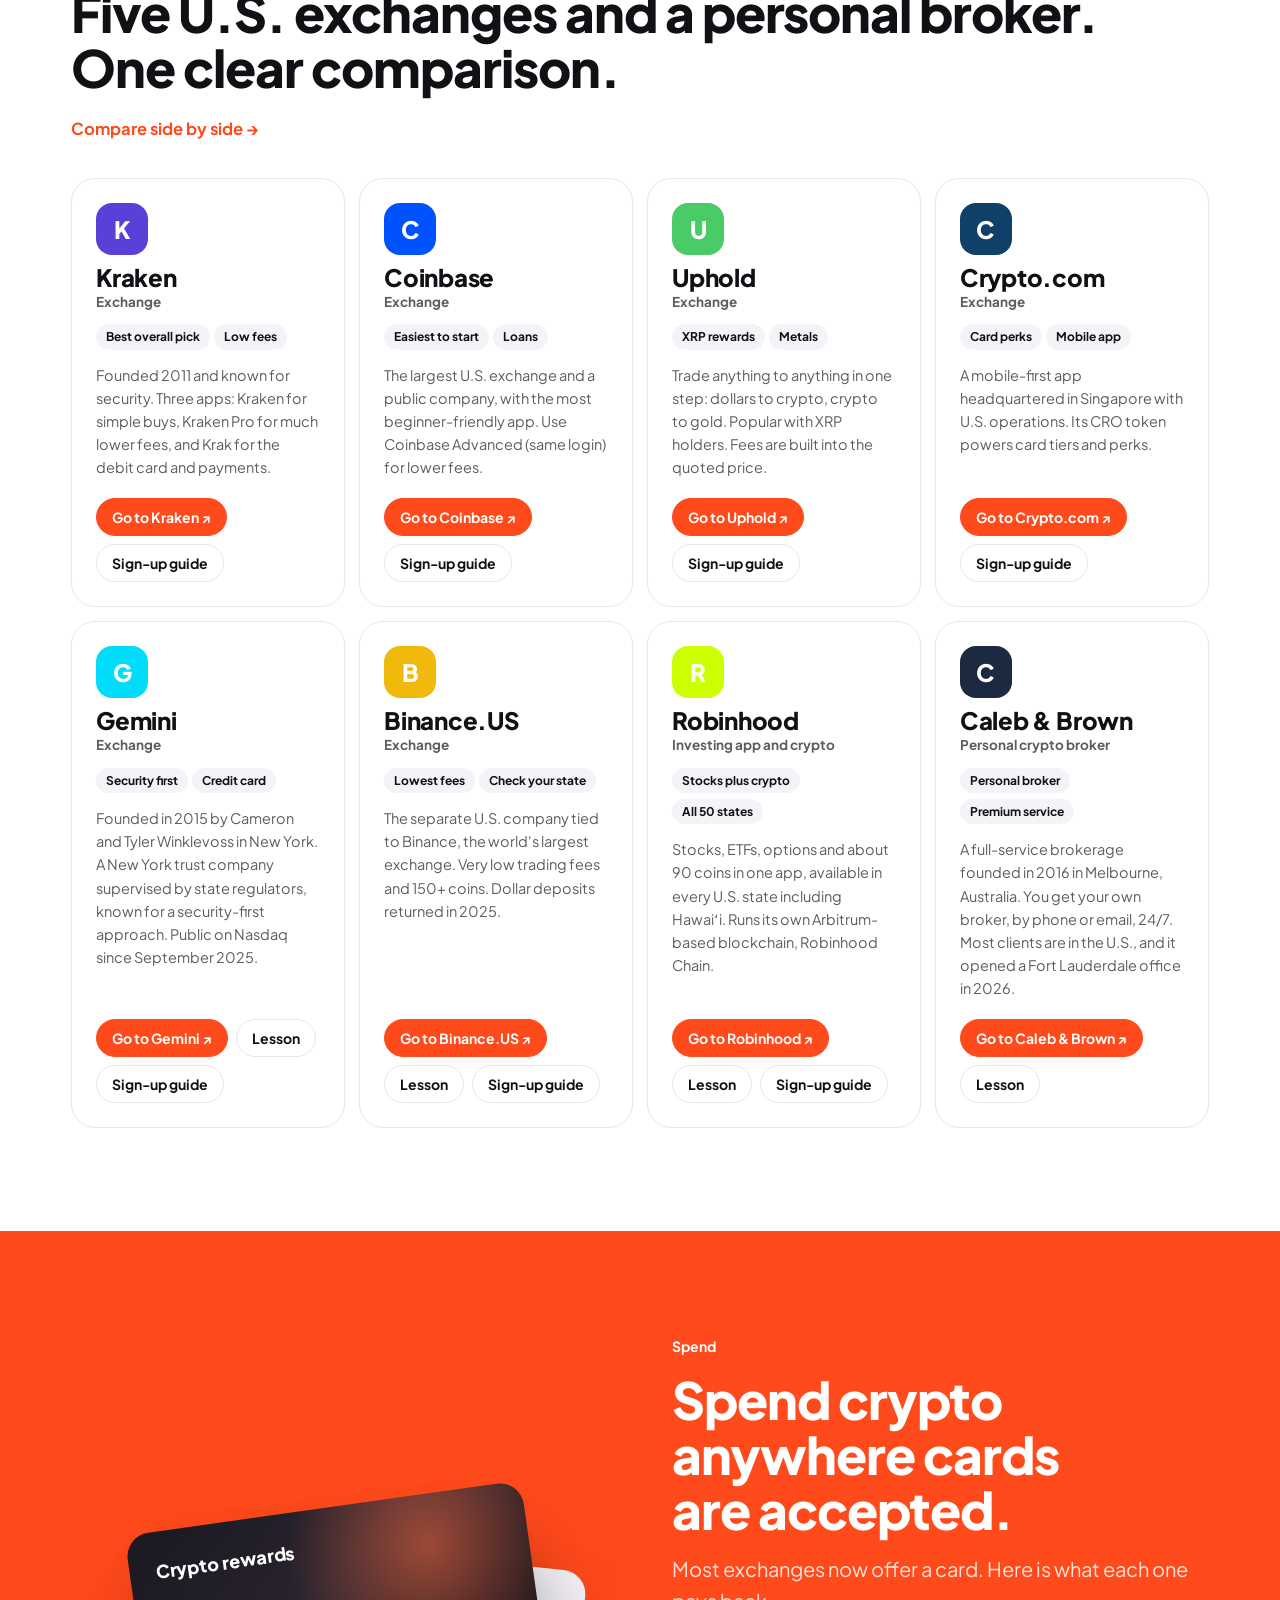
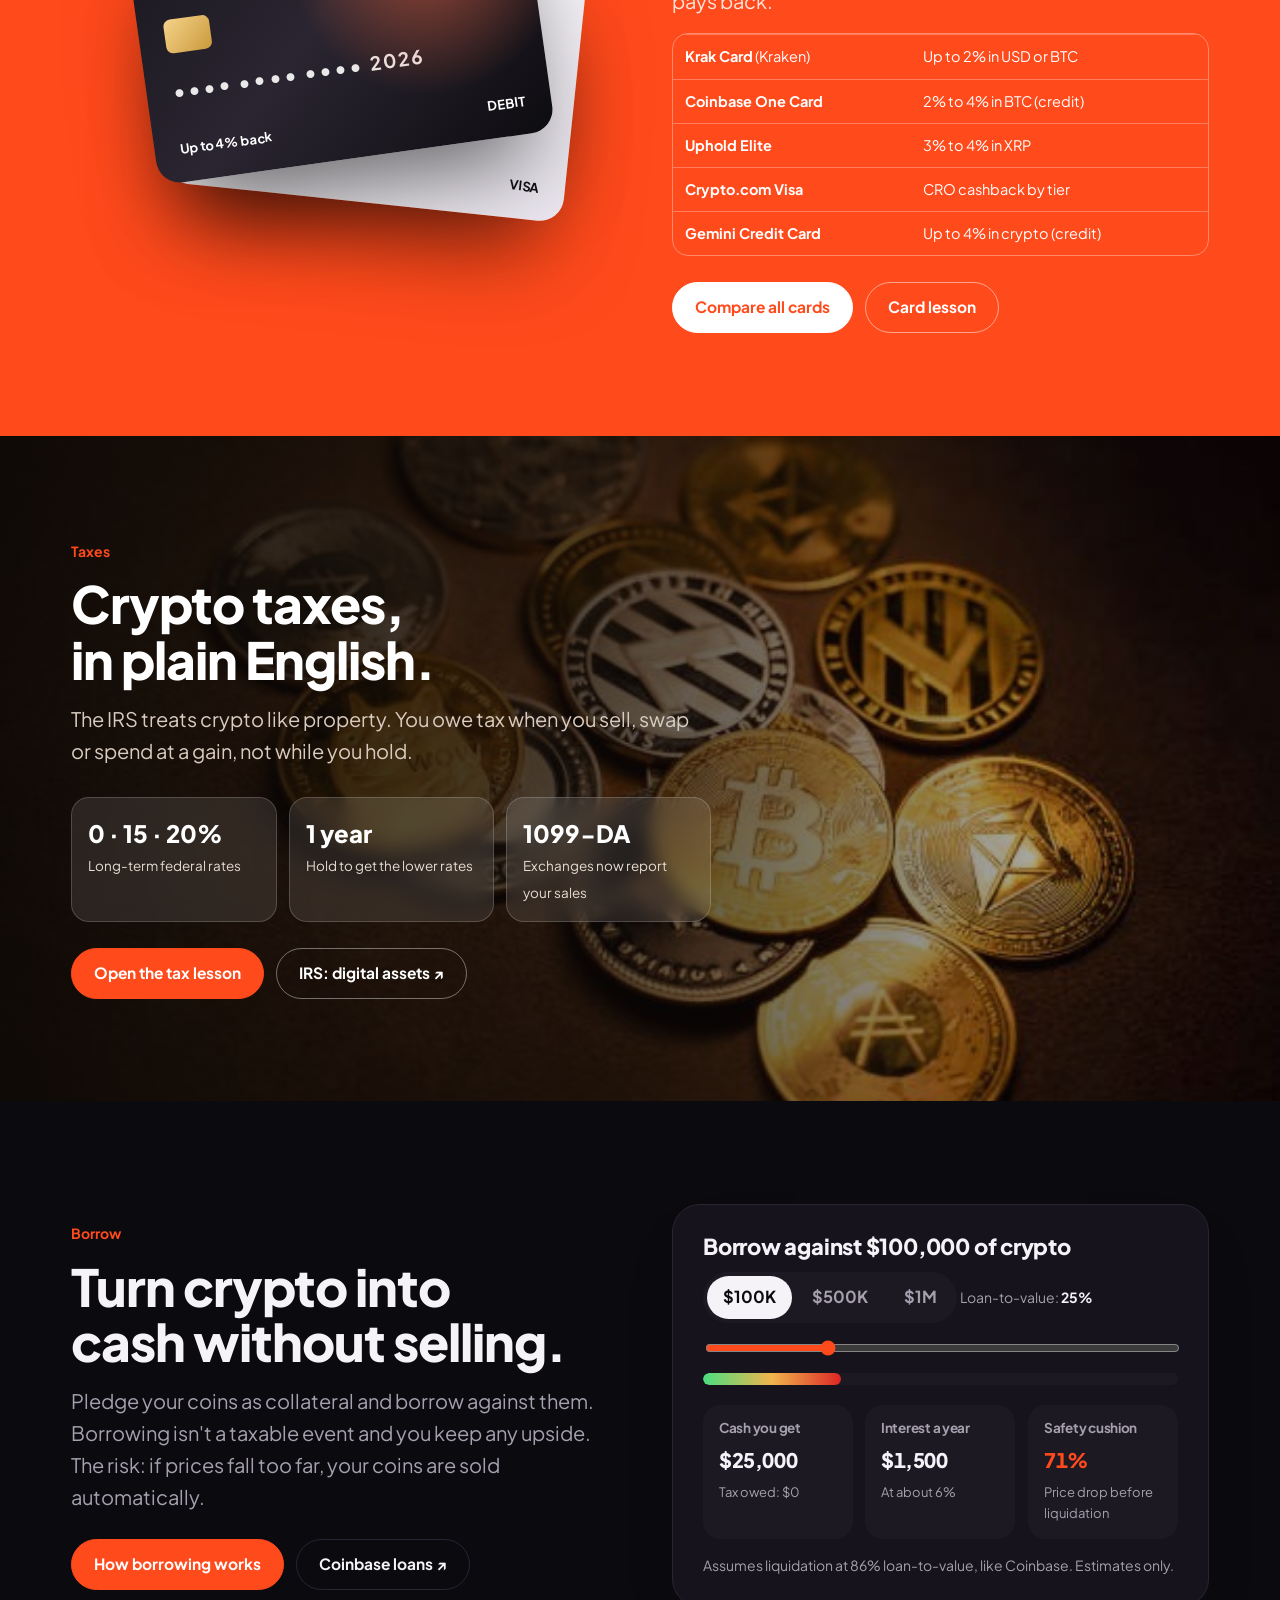
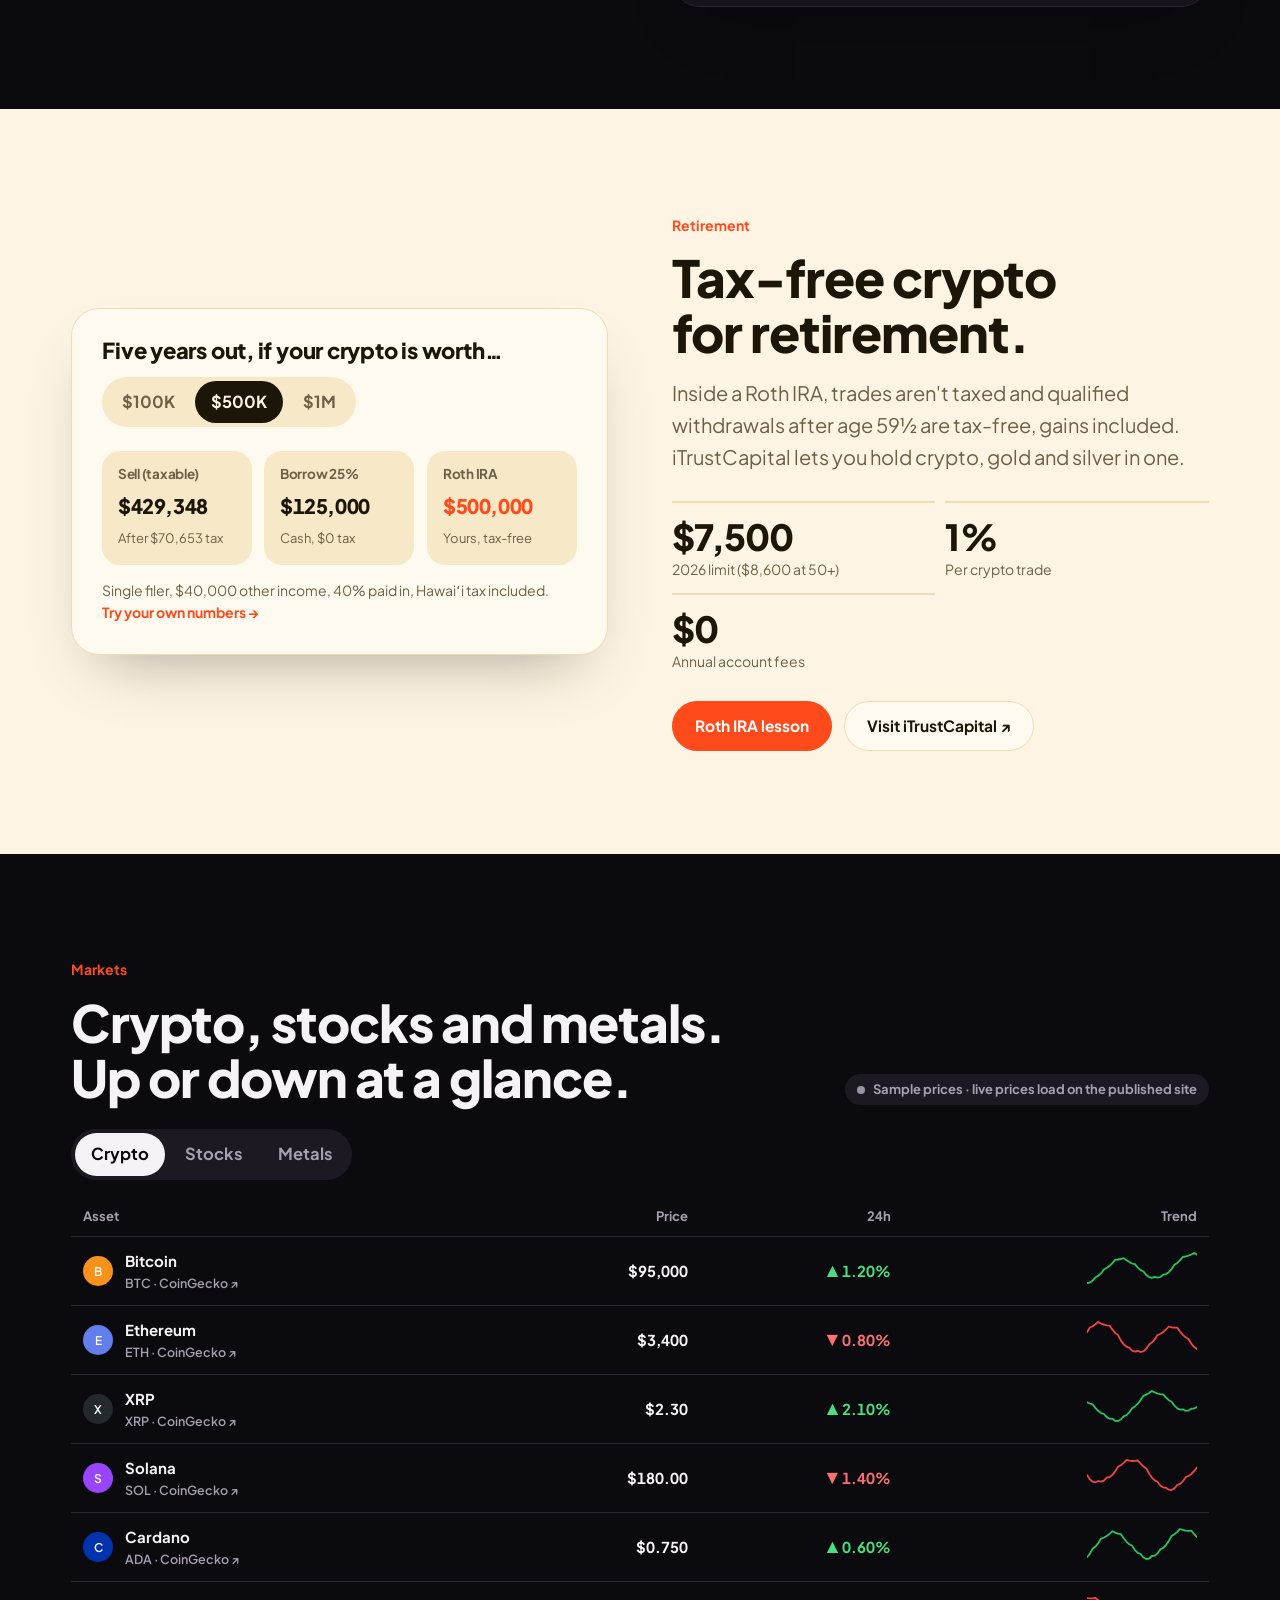
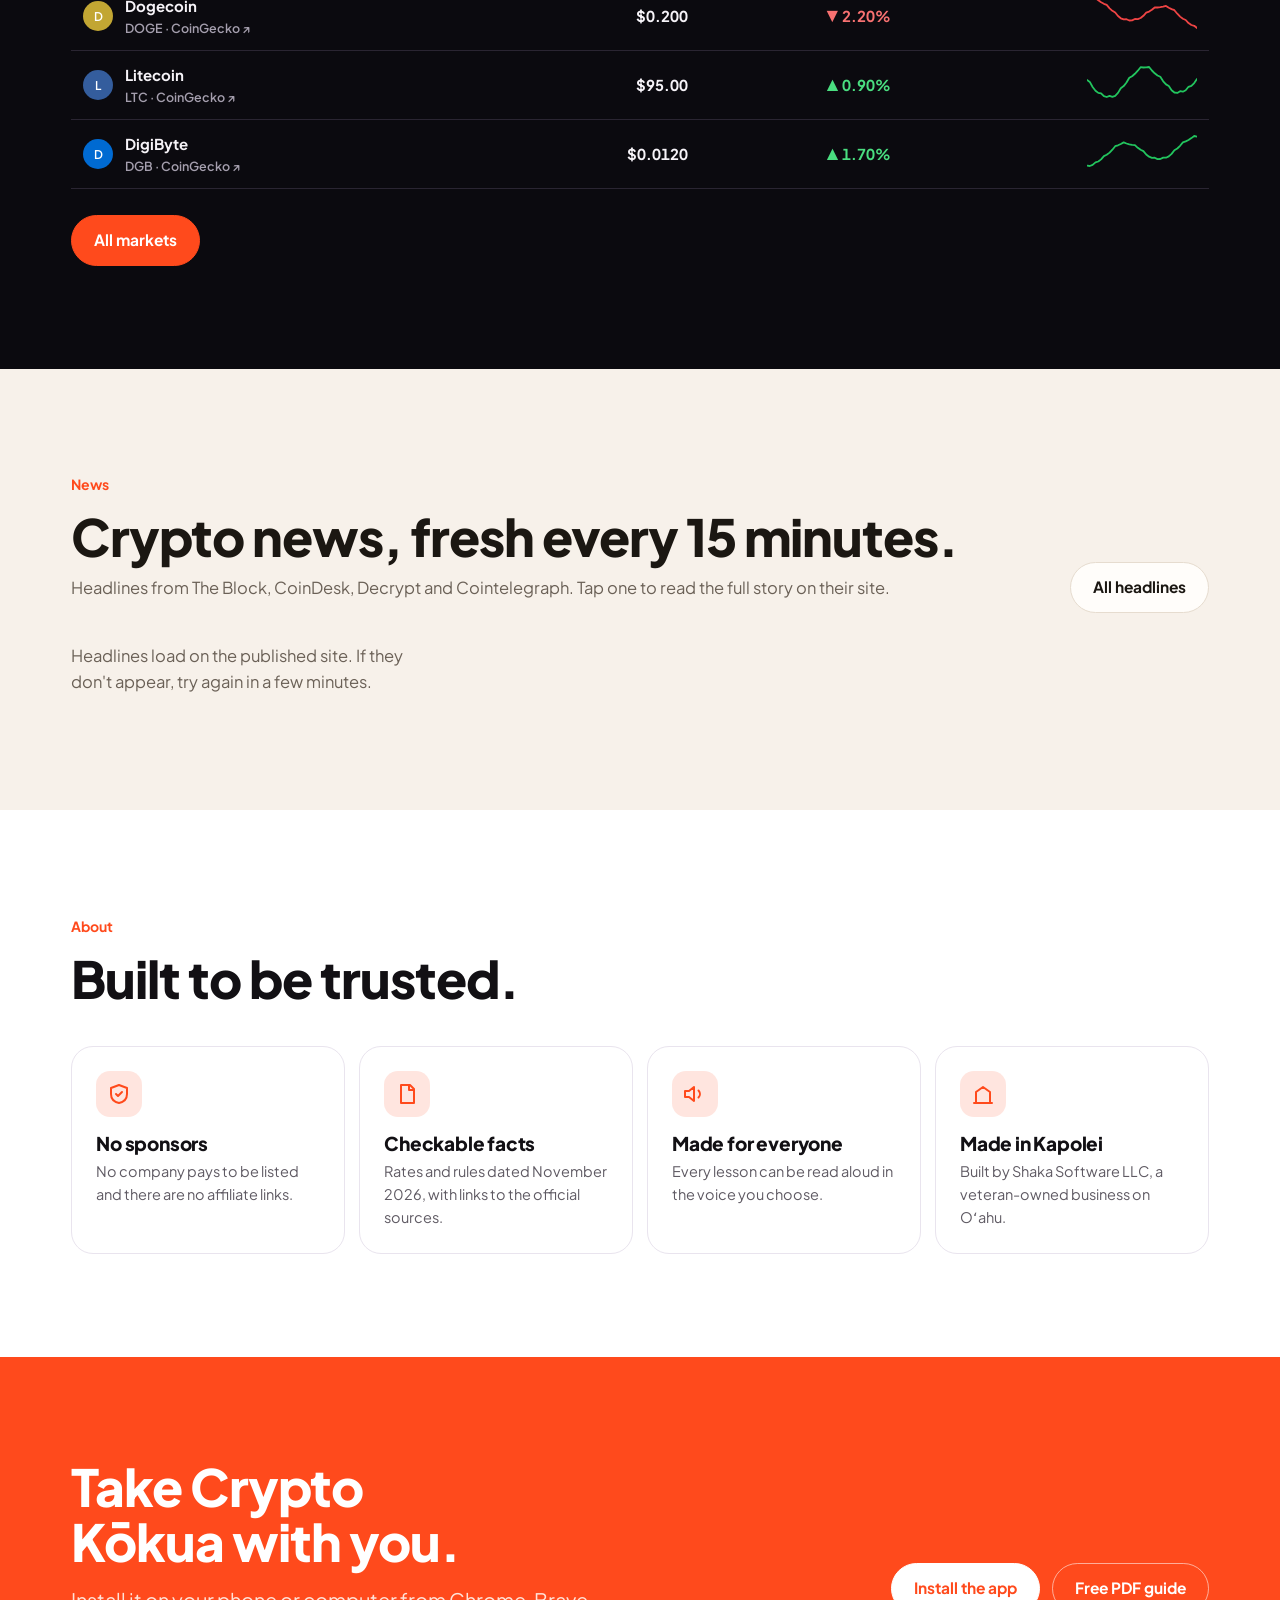
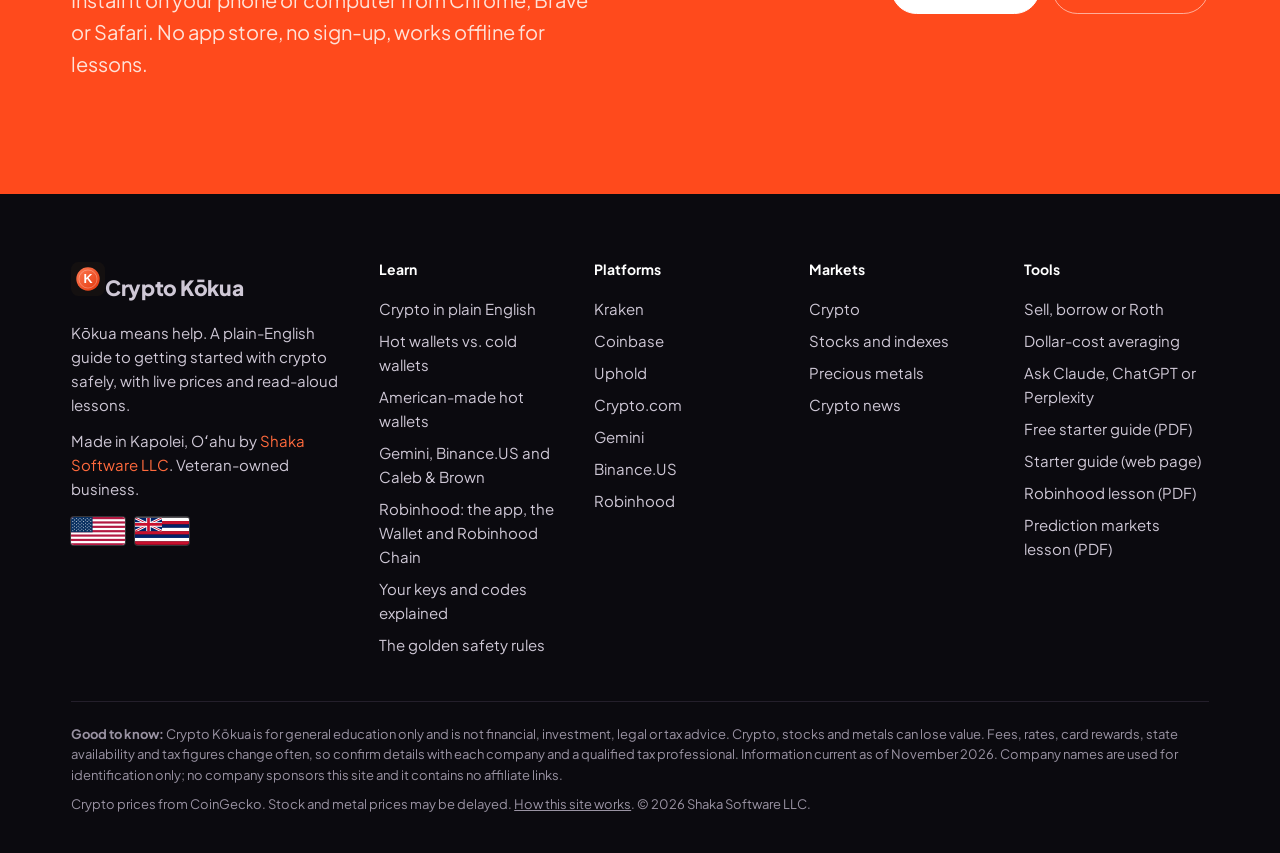
==== commit aca41986: "Add Transparency page and dollar-cost averaging calculator Co-Authored-By: Claude Opus 5.5 <noreply@" ====
--- a/index.html
+++ b/index.html
@@ -11,7 +11,7 @@
 <link rel="apple-touch-icon" href="icons/icon-192.png">
 <link rel="preconnect" href="https://fonts.googleapis.com"><link rel="preconnect" href="https://fonts.gstatic.com" crossorigin>
 <link href="https://fonts.googleapis.com/css2?family=Plus+Jakarta+Sans:wght@400;500;600;700;800&display=swap" rel="stylesheet">
-<link rel="stylesheet" href="css/site.css?v=22">
+<link rel="stylesheet" href="css/site.css?v=23">
 <script>try{var t=localStorage.getItem('ck-theme');if(t)document.documentElement.dataset.ck=t}catch(e){}</script>
 </head>
 <body>
@@ -168,8 +168,8 @@
 </div></section>
 
 </main>
-<script src="js/data.js?v=22"></script>
-<script src="js/site.js?v=22"></script>
+<script src="js/data.js?v=23"></script>
+<script src="js/site.js?v=23"></script>
 <script>{
 const {$,$$}=CK;
 $('#exHome').innerHTML=EX.map(p=>CK.platformCard(p,false)).join('');
--- a/css/site.css
+++ b/css/site.css
@@ -407,3 +407,4 @@
 .mnav a:nth-of-type(8n+1){--dot:#f97316}.mnav a:nth-of-type(8n+2){--dot:#22c55e}.mnav a:nth-of-type(8n+3){--dot:#38bdf8}.mnav a:nth-of-type(8n+4){--dot:#a78bfa}
 .mnav a:nth-of-type(8n+5){--dot:#facc15}.mnav a:nth-of-type(8n+6){--dot:#f472b6}.mnav a:nth-of-type(8n+7){--dot:#2dd4bf}.mnav a:nth-of-type(8n+8){--dot:#fb7185}
 .mnav a span{display:block;font-size:13px;color:#8a8392;margin-top:2px}
+@media(min-width:900px){.pillars.four{grid-template-columns:repeat(4,minmax(0,1fr))}}
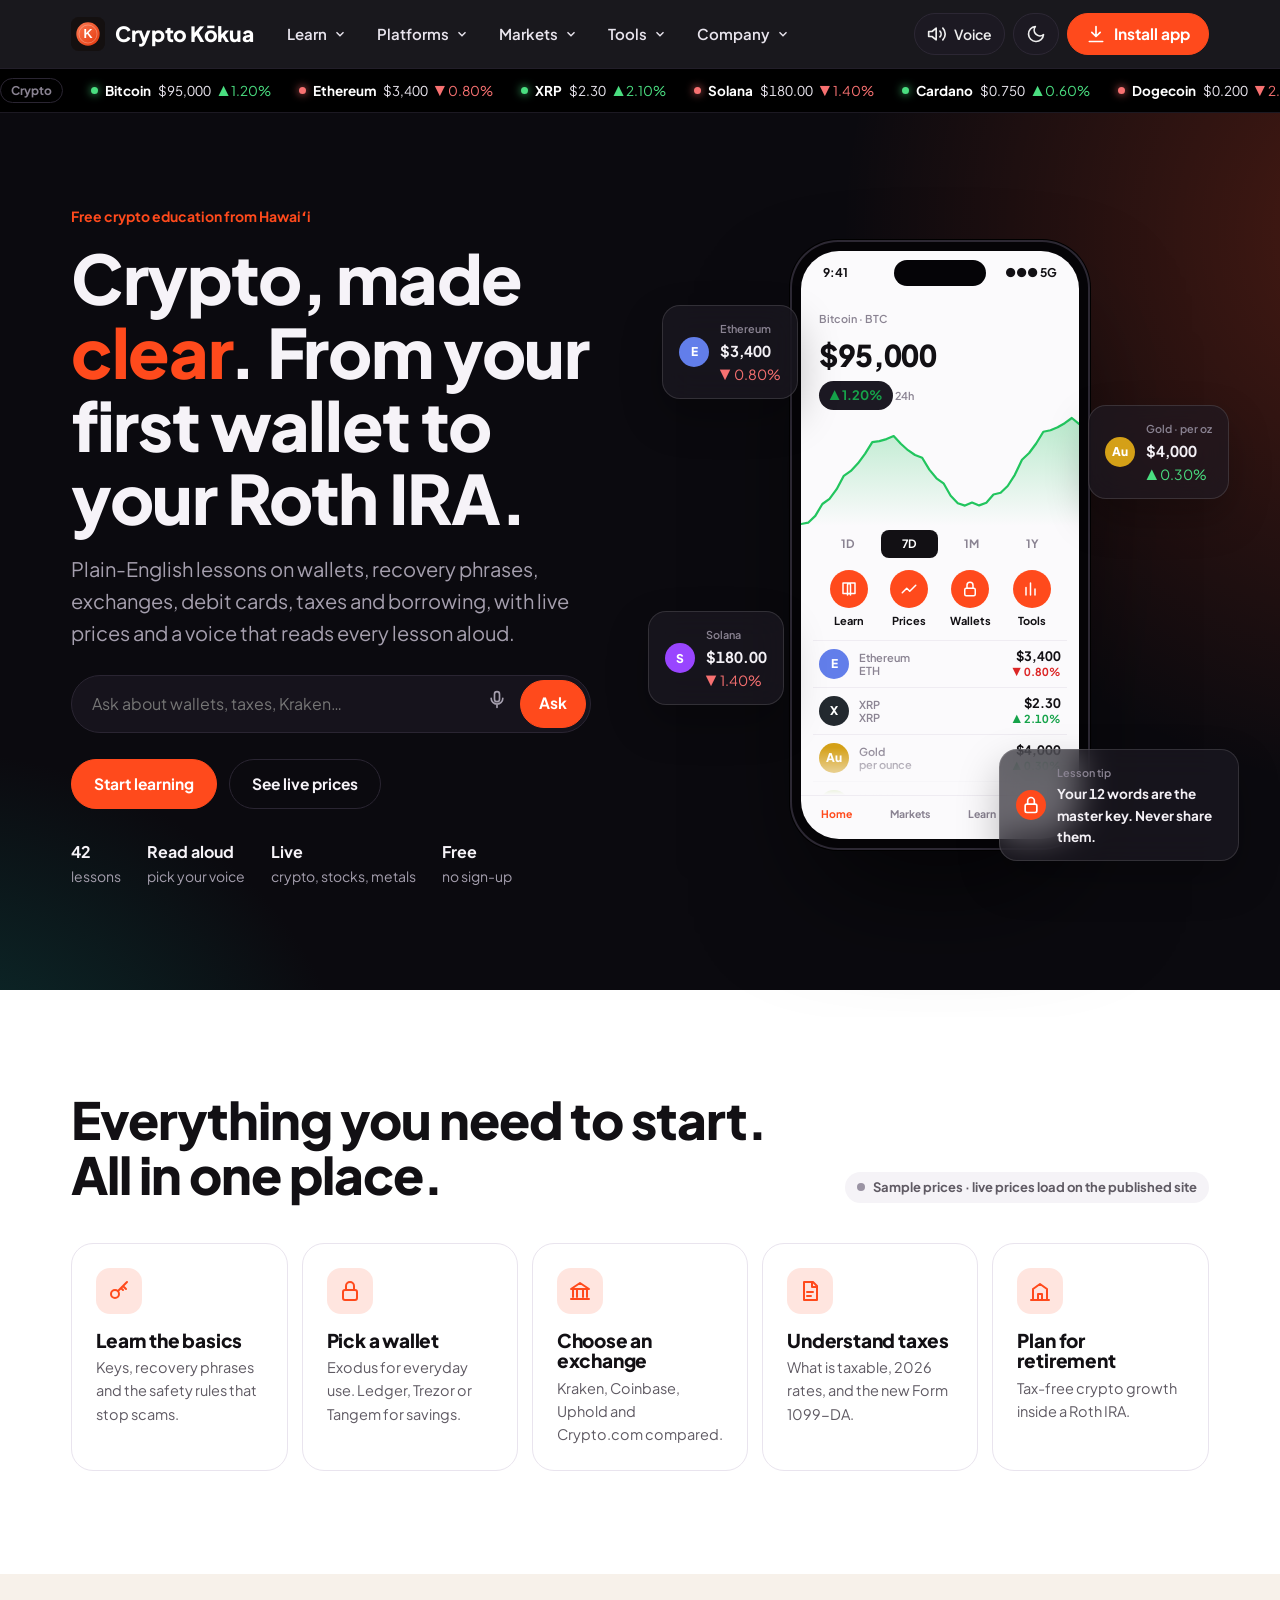
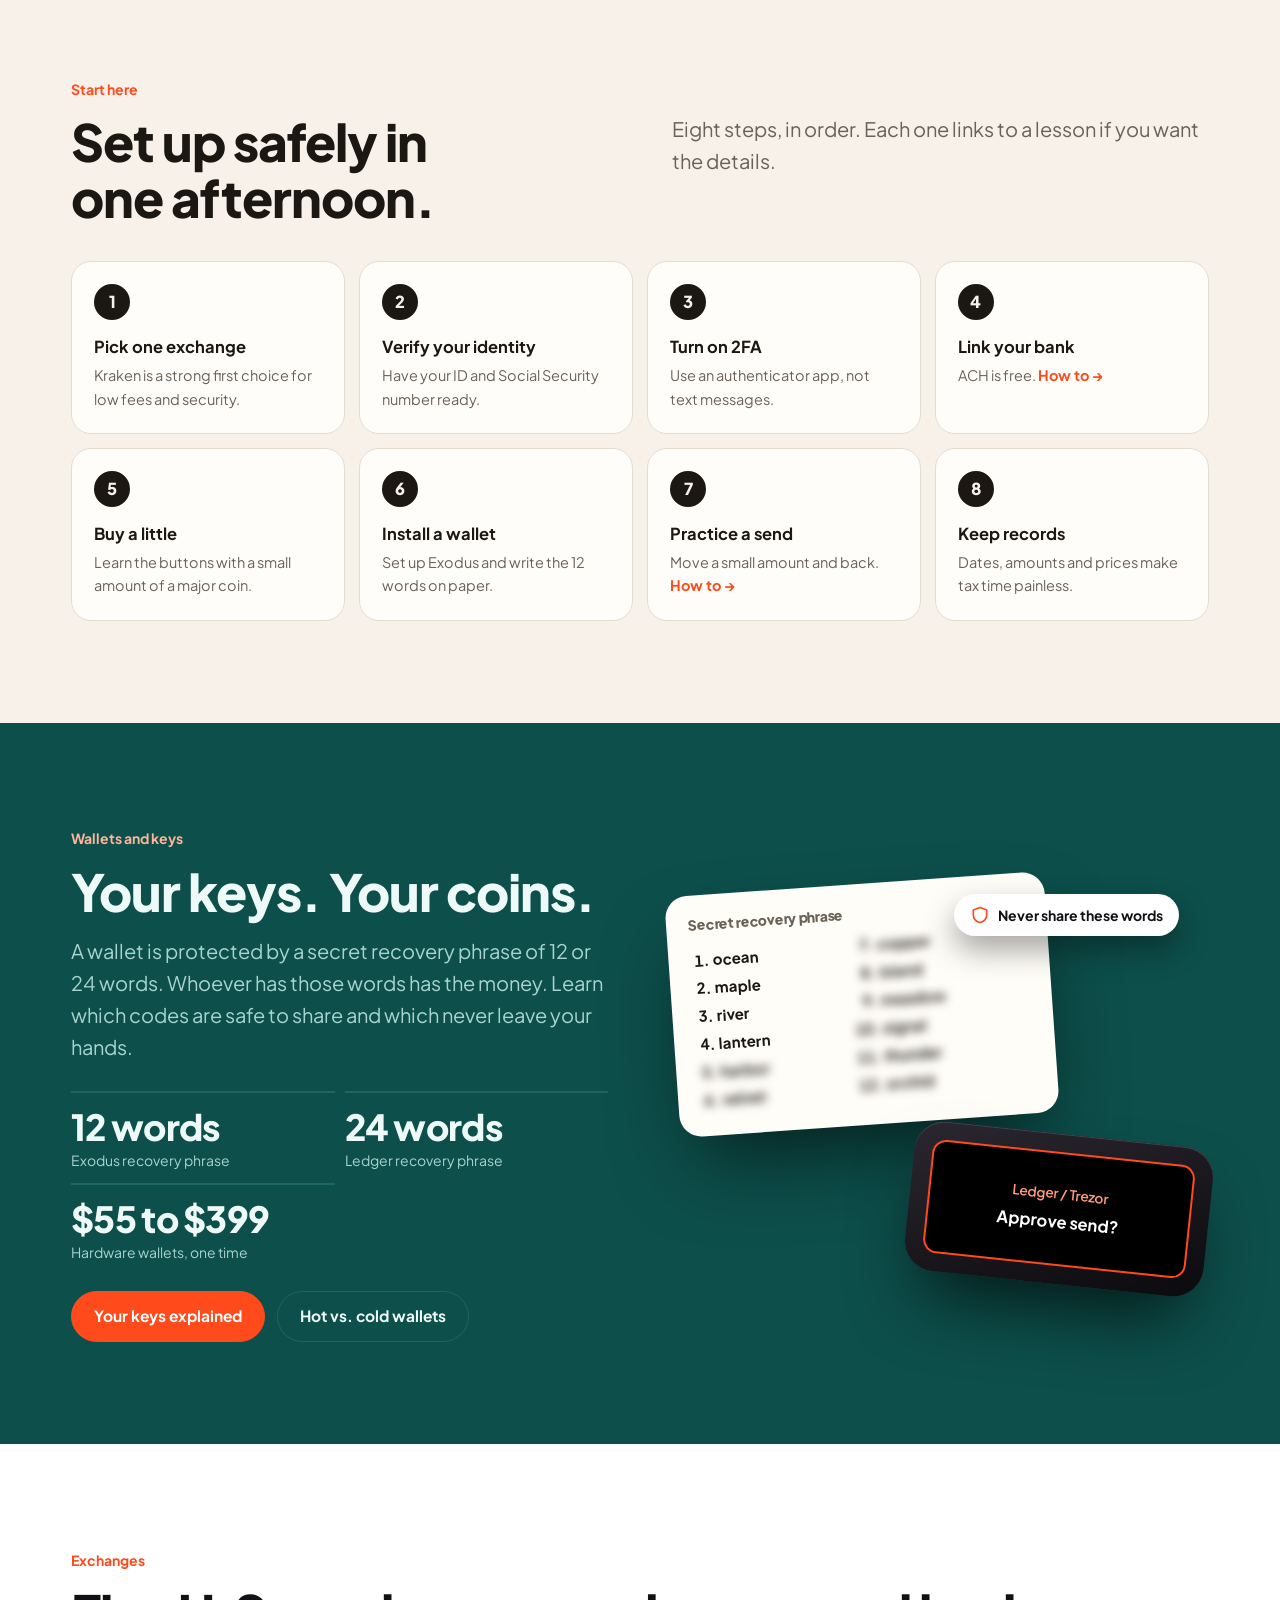
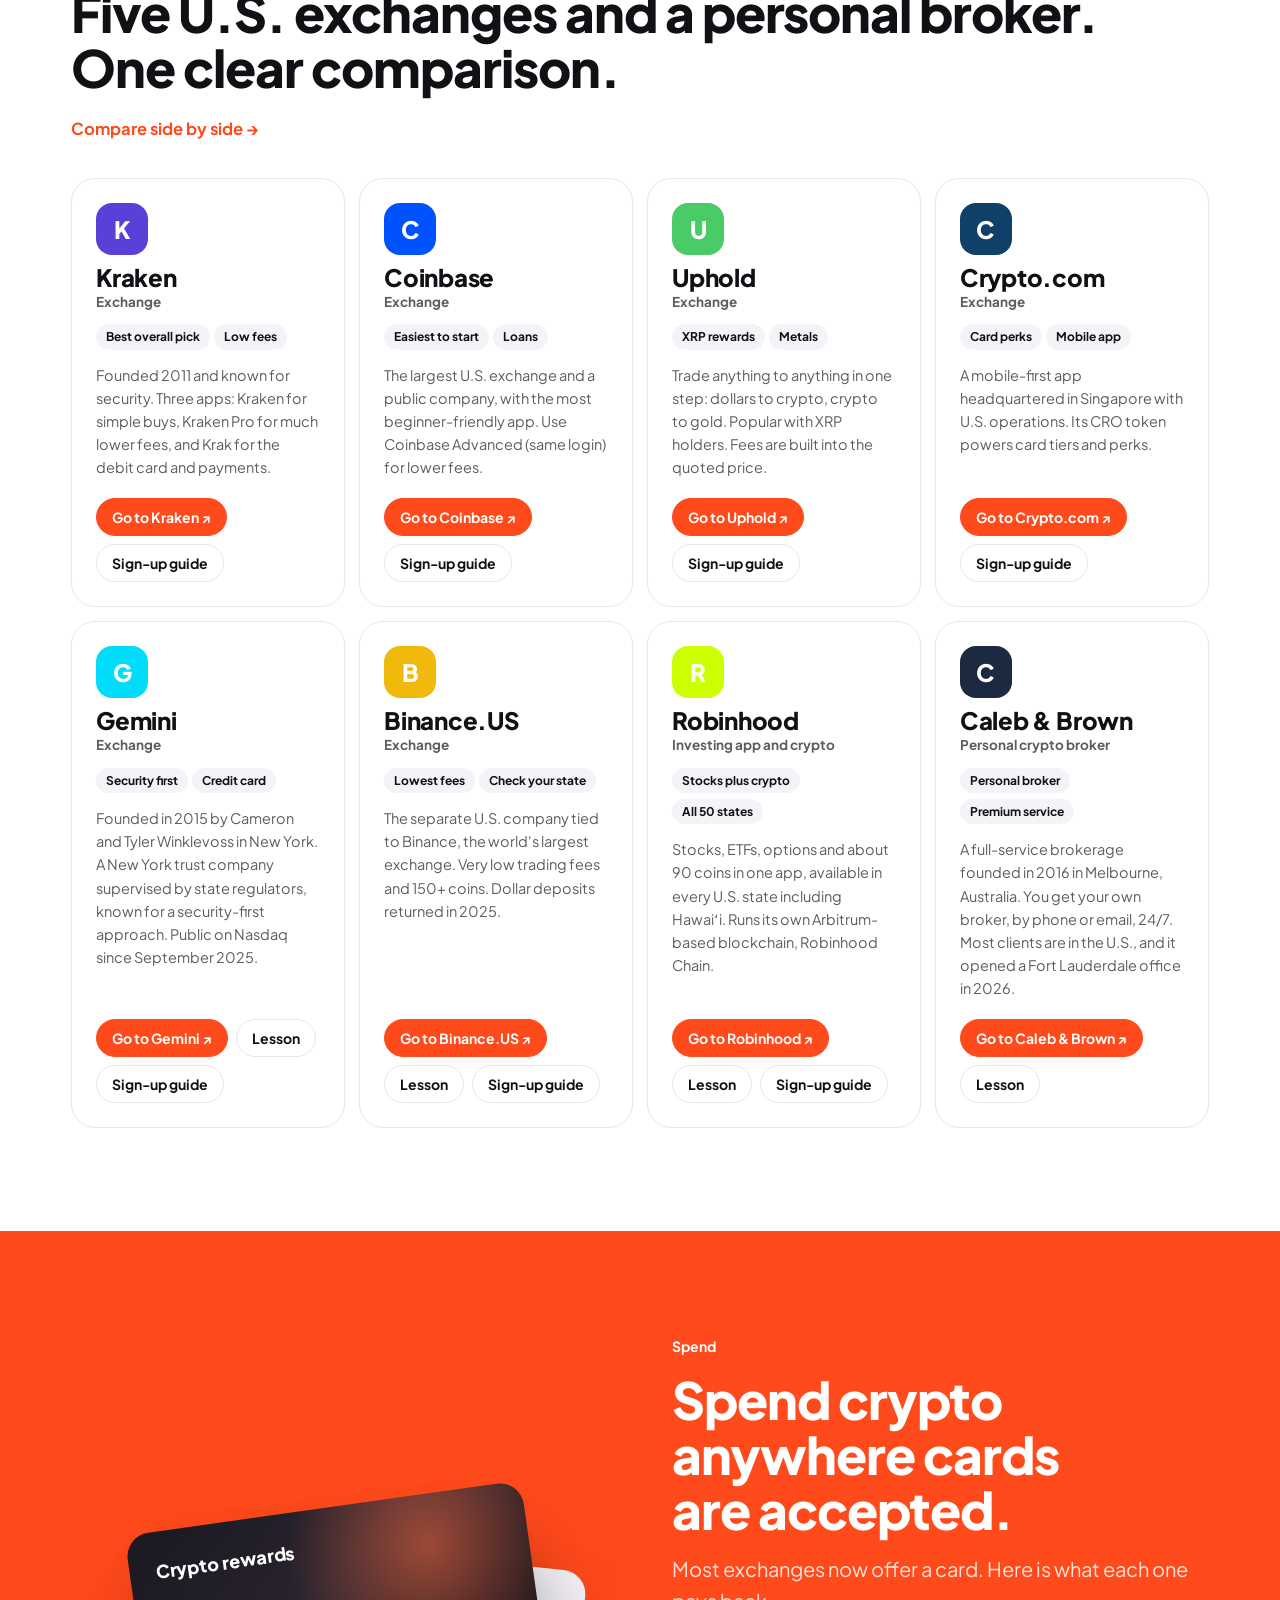
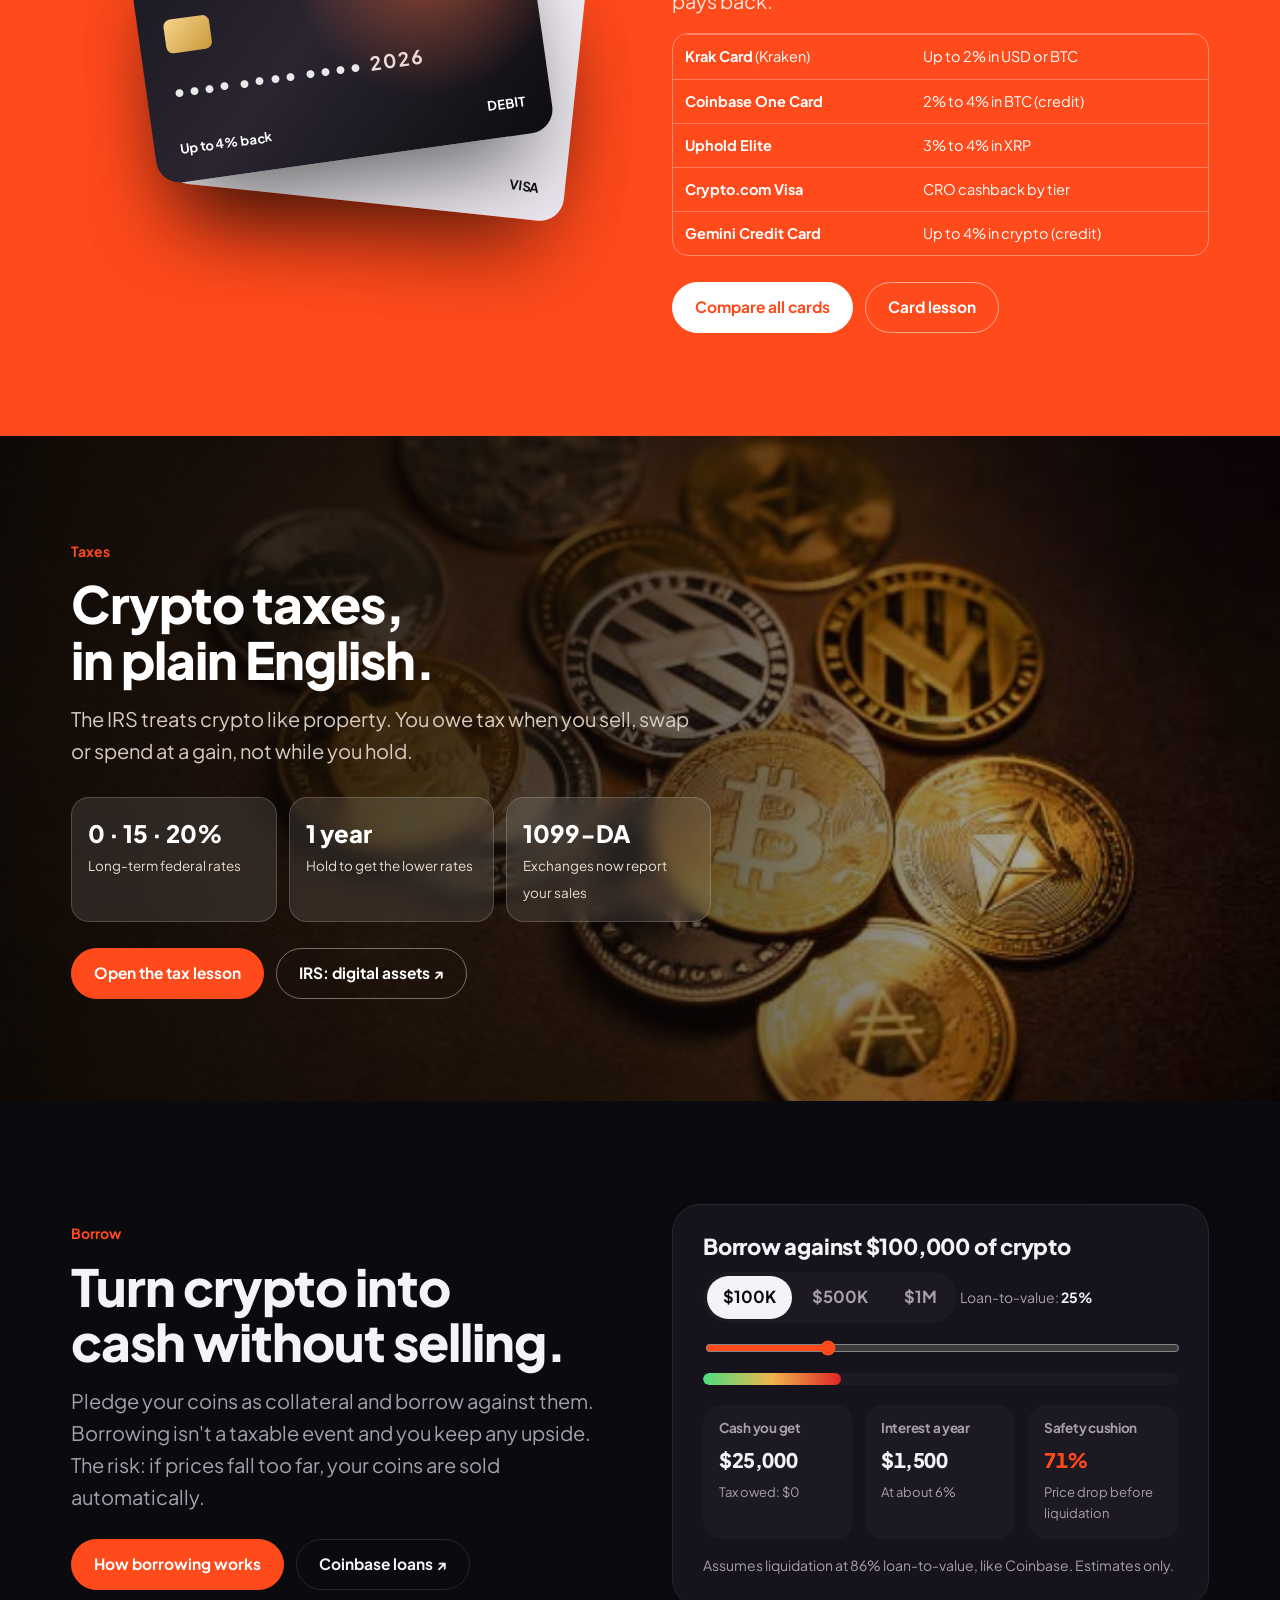
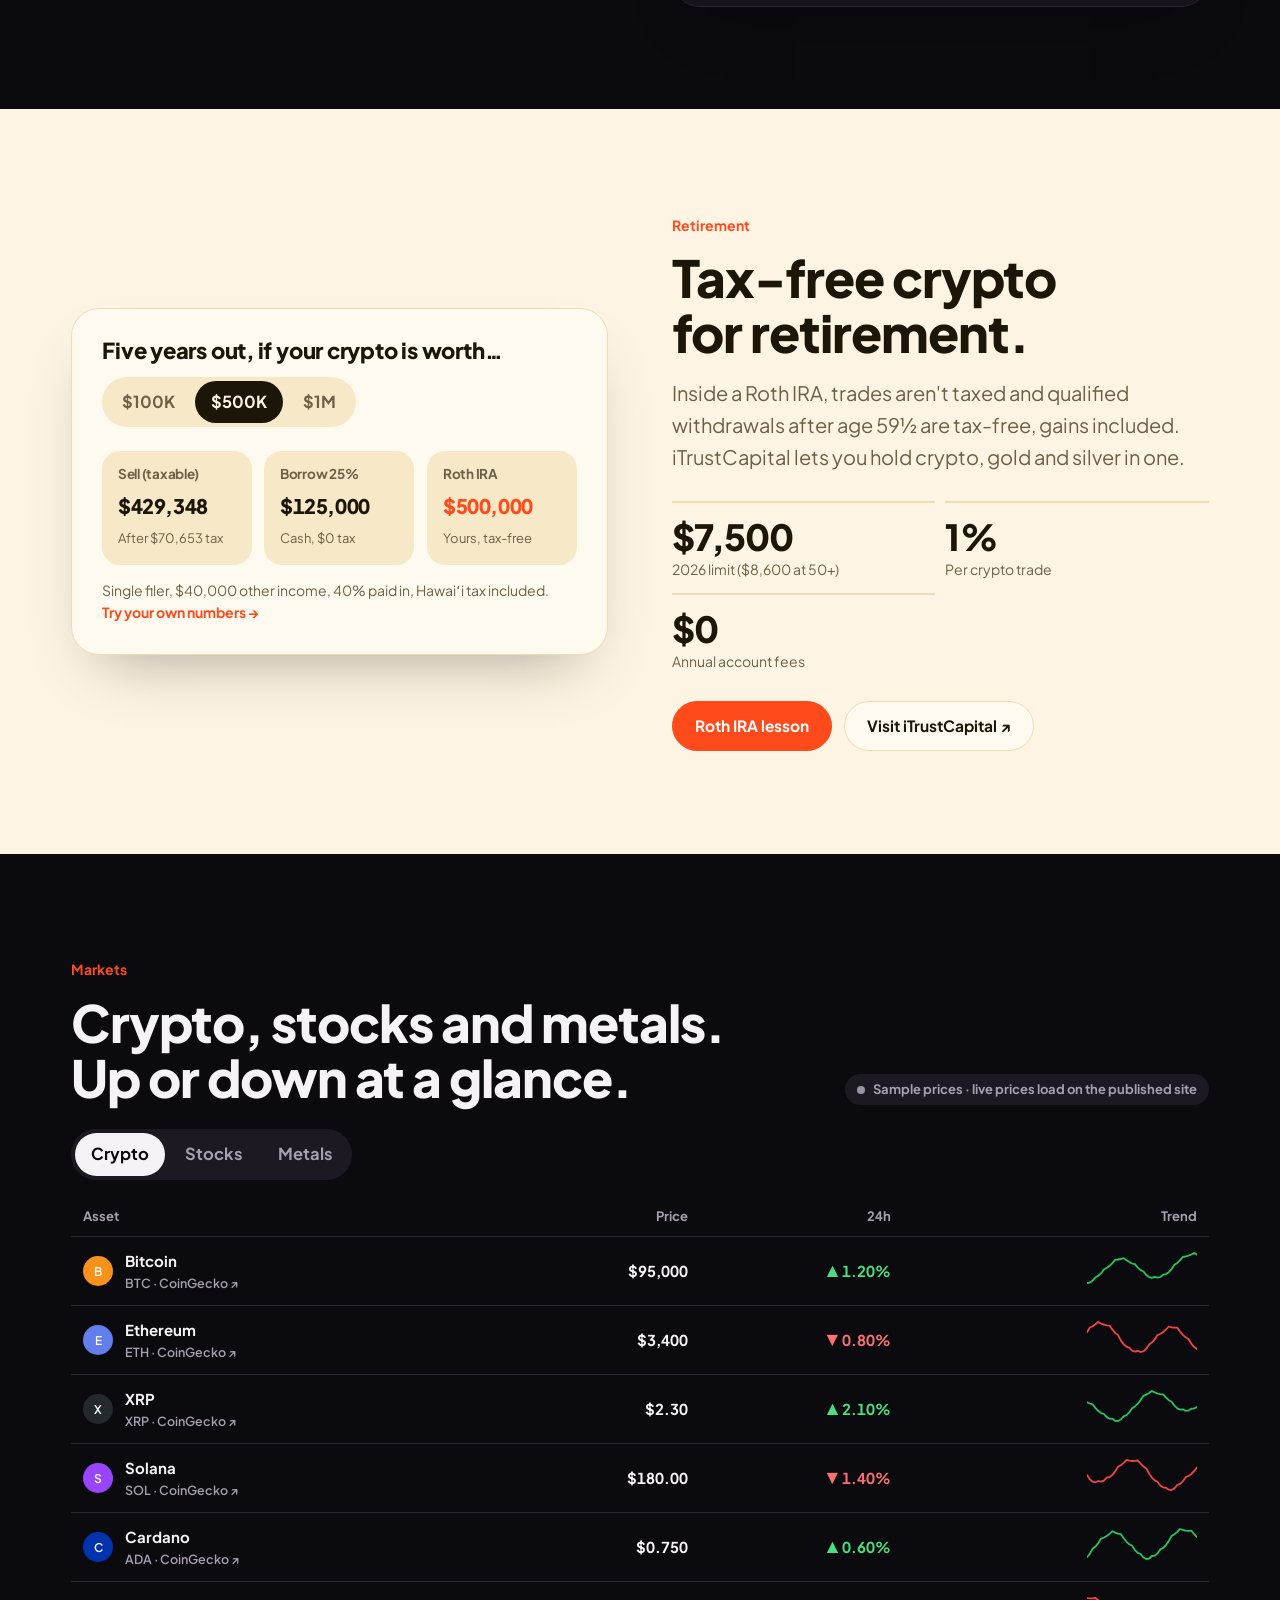
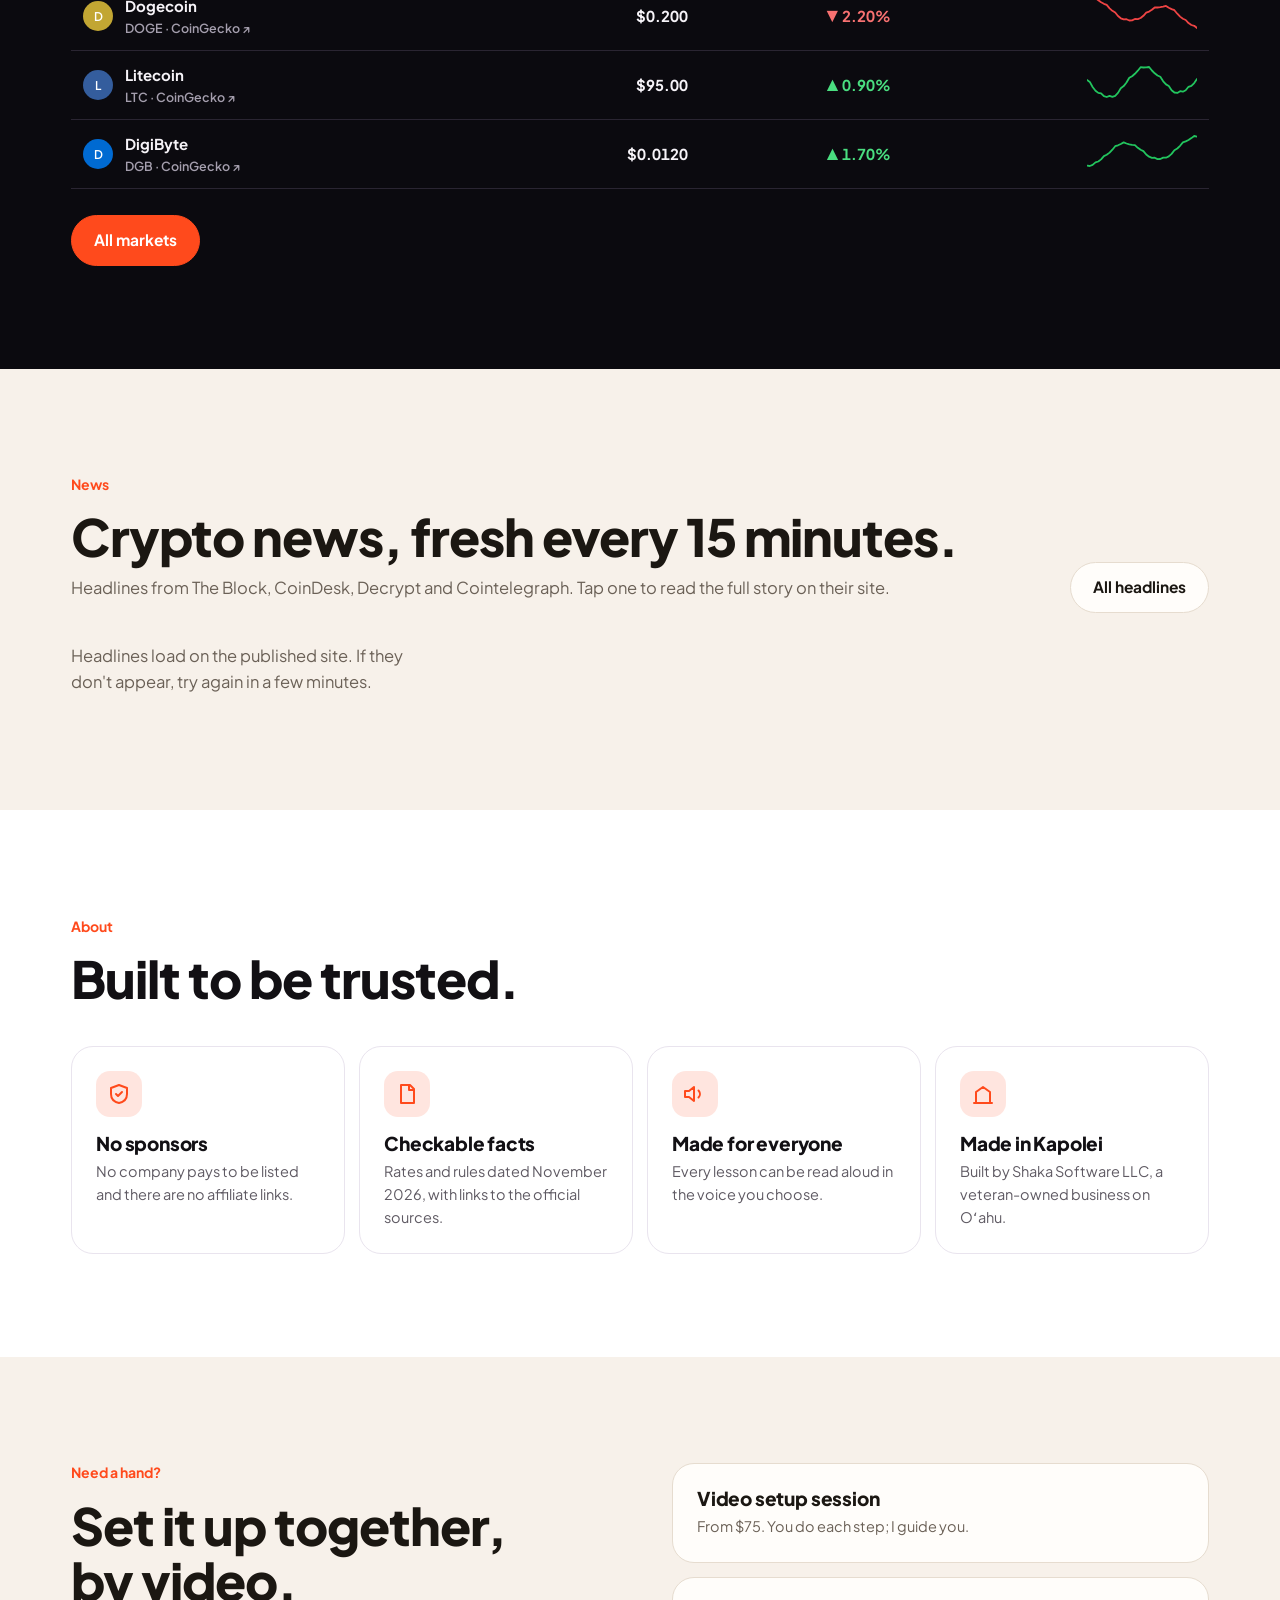
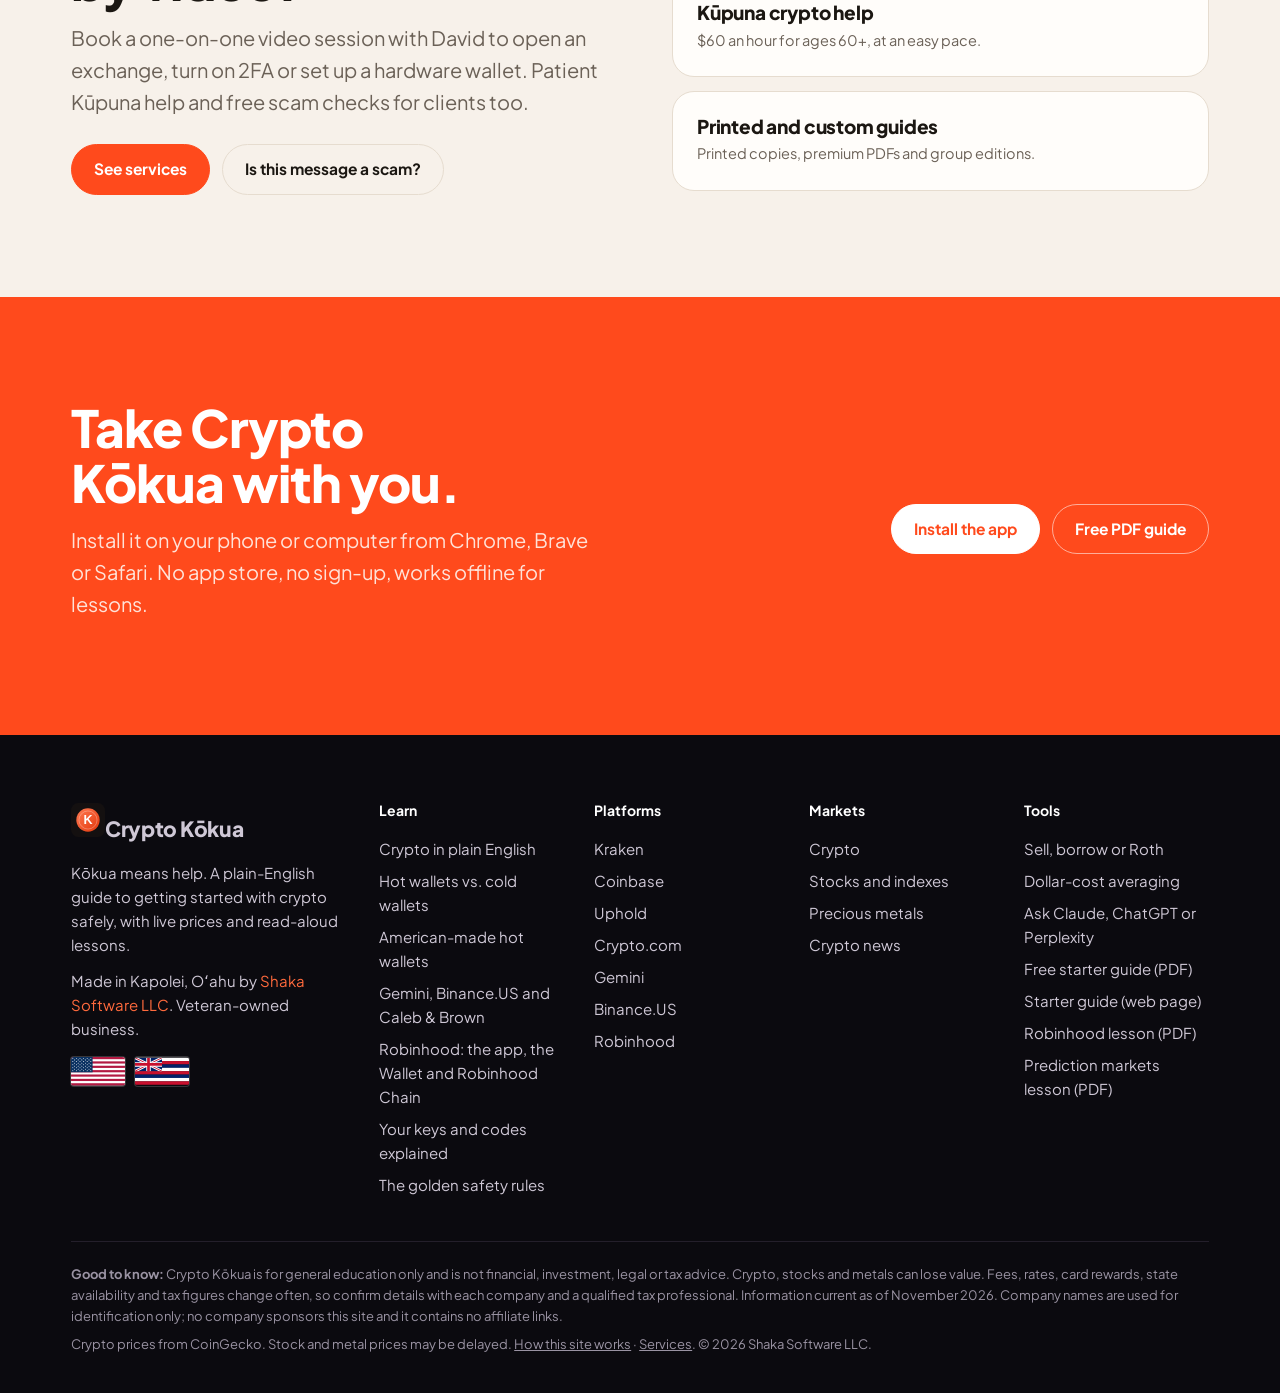
==== commit 4f6e9401: "Add Services page: video setup, Kūpuna help with scam checks, printed and custom guides Co-Authored-" ====
--- a/index.html
+++ b/index.html
@@ -11,7 +11,7 @@
 <link rel="apple-touch-icon" href="icons/icon-192.png">
 <link rel="preconnect" href="https://fonts.googleapis.com"><link rel="preconnect" href="https://fonts.gstatic.com" crossorigin>
 <link href="https://fonts.googleapis.com/css2?family=Plus+Jakarta+Sans:wght@400;500;600;700;800&display=swap" rel="stylesheet">
-<link rel="stylesheet" href="css/site.css?v=23">
+<link rel="stylesheet" href="css/site.css?v=24">
 <script>try{var t=localStorage.getItem('ck-theme');if(t)document.documentElement.dataset.ck=t}catch(e){}</script>
 </head>
 <body>
@@ -162,14 +162,20 @@
  </div>
 </div></section>
 
+<section class="band t-sand"><div class="wrap split" style="align-items:center">
+ <div class="rv"><span class="kicker">Need a hand?</span><h2>Set it up together, by video.</h2>
+  <p class="lead" style="margin-top:14px">Book a one-on-one video session with David to open an exchange, turn on 2FA or set up a hardware wallet. Patient Kūpuna help and free scam checks for clients too.</p>
+  <div class="btns"><a class="btn pri" href="services.html">See services</a><a class="btn ghost" href="services.html#scam">Is this message a scam?</a></div></div>
+ <div class="rv"><div class="pillars" style="grid-template-columns:1fr;margin-top:0"><div class="pill"><h3>Video setup session</h3><p>From $75. You do each step; I guide you.</p></div><div class="pill"><h3>Kūpuna crypto help</h3><p>$60 an hour for ages 60+, at an easy pace.</p></div><div class="pill"><h3>Printed and custom guides</h3><p>Printed copies, premium PDFs and group editions.</p></div></div></div>
+</div></section>
 <section class="band t-ember"><div class="wrap split">
  <div class="rv"><h2>Take Crypto Kōkua with you.</h2><p class="lead" style="margin-top:14px">Install it on your phone or computer from Chrome, Brave or Safari. No app store, no sign-up, works offline for lessons.</p></div>
  <div class="btns rv" style="justify-content:flex-end"><button class="btn pri" data-install>Install the app</button><a class="btn ghost" style="color:#fff;border-color:rgba(255,255,255,.55)" href="downloads/Crypto_Kokua_Starter_Guide.pdf" download>Free PDF guide</a></div>
 </div></section>
 
 </main>
-<script src="js/data.js?v=23"></script>
-<script src="js/site.js?v=23"></script>
+<script src="js/data.js?v=24"></script>
+<script src="js/site.js?v=24"></script>
 <script>{
 const {$,$$}=CK;
 $('#exHome').innerHTML=EX.map(p=>CK.platformCard(p,false)).join('');
--- a/css/site.css
+++ b/css/site.css
@@ -408,3 +408,4 @@
 .mnav a:nth-of-type(8n+5){--dot:#facc15}.mnav a:nth-of-type(8n+6){--dot:#f472b6}.mnav a:nth-of-type(8n+7){--dot:#2dd4bf}.mnav a:nth-of-type(8n+8){--dot:#fb7185}
 .mnav a span{display:block;font-size:13px;color:#8a8392;margin-top:2px}
 @media(min-width:900px){.pillars.four{grid-template-columns:repeat(4,minmax(0,1fr))}}
+@media(min-width:900px){.pgrid.three{grid-template-columns:repeat(3,minmax(0,1fr))}}
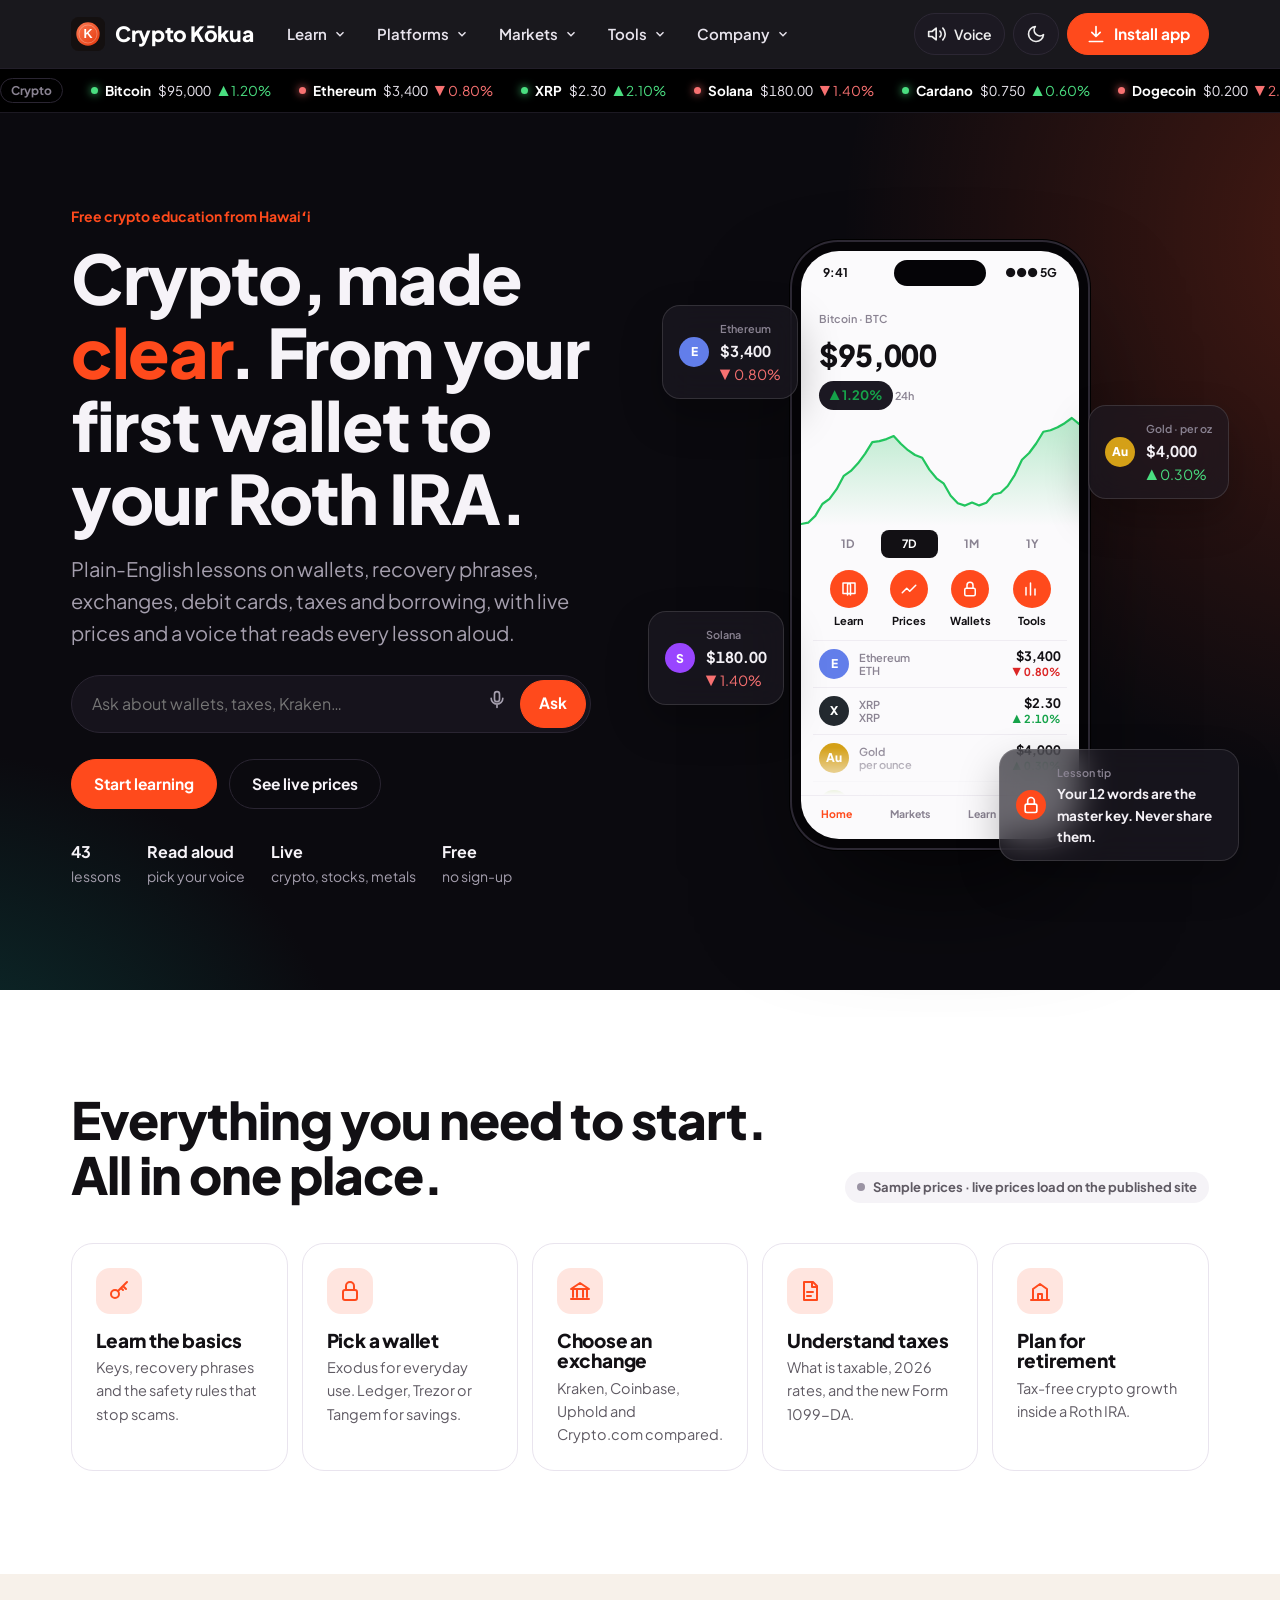
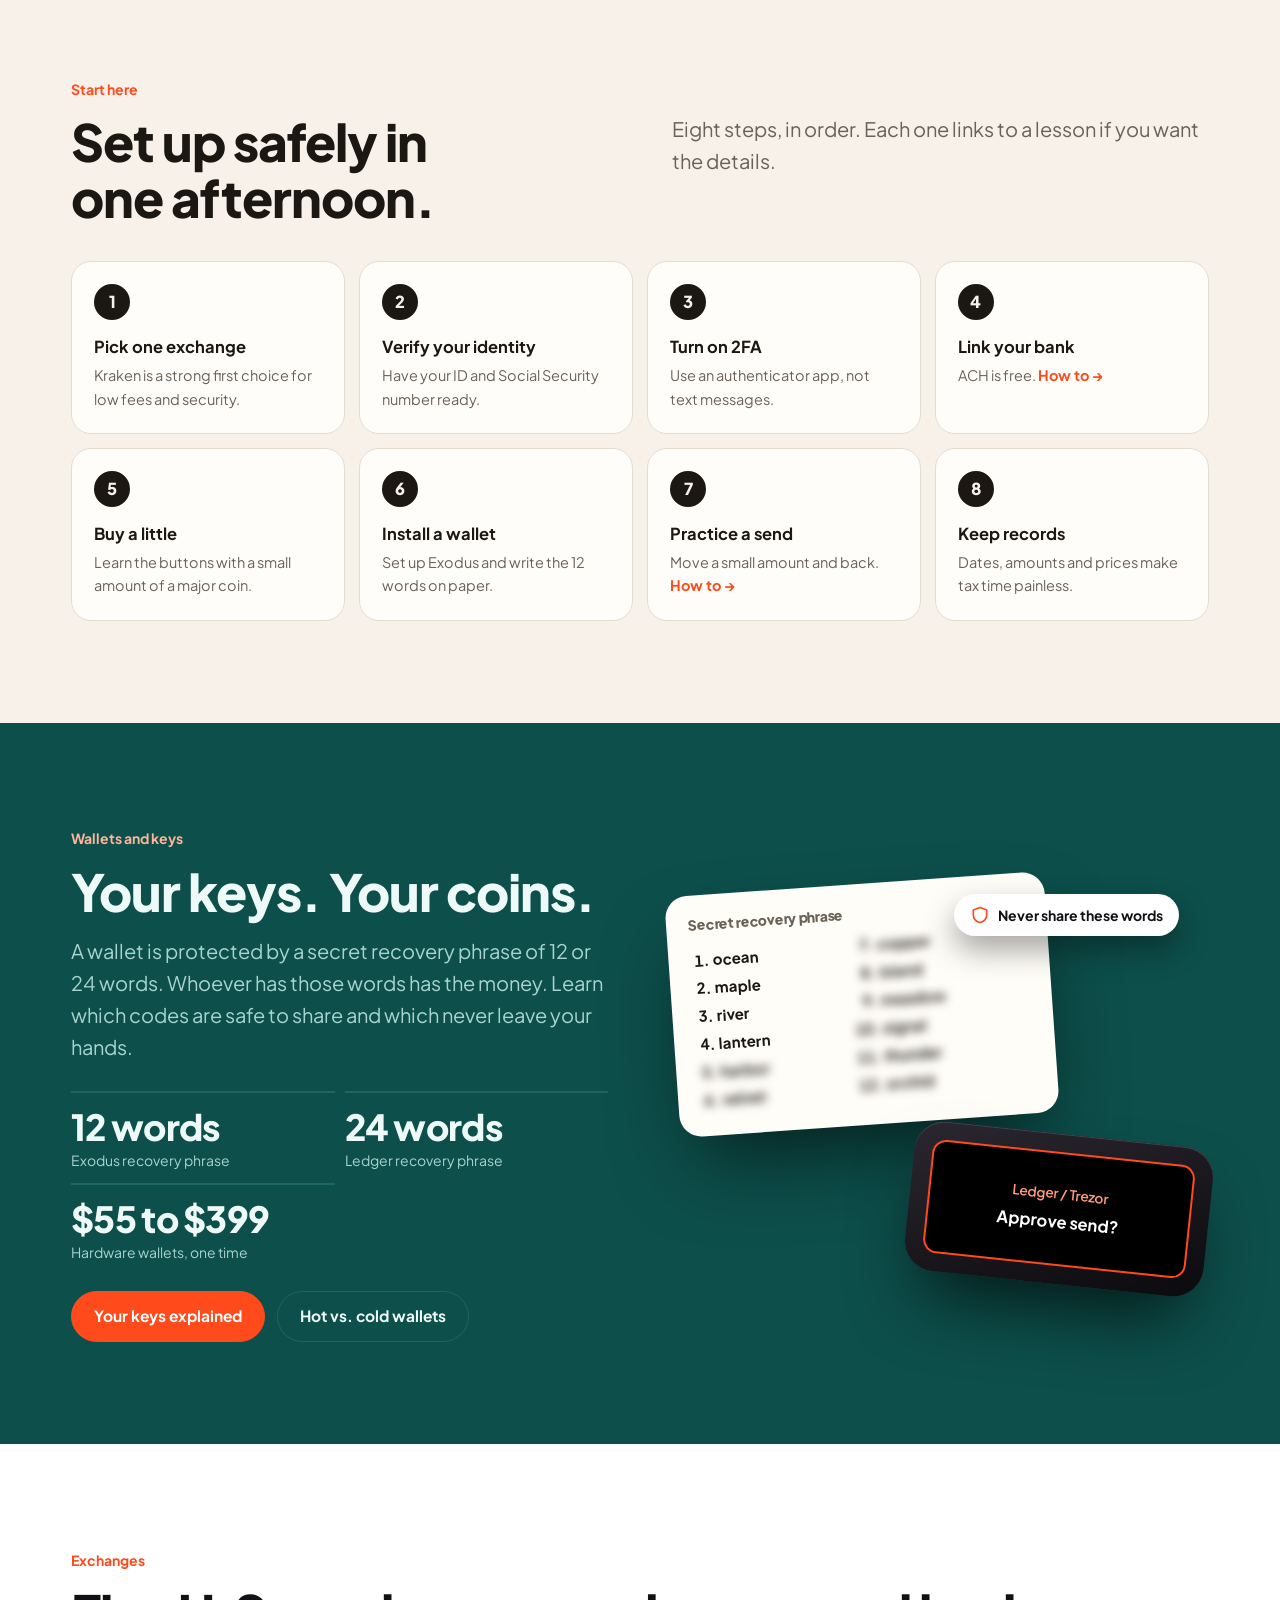
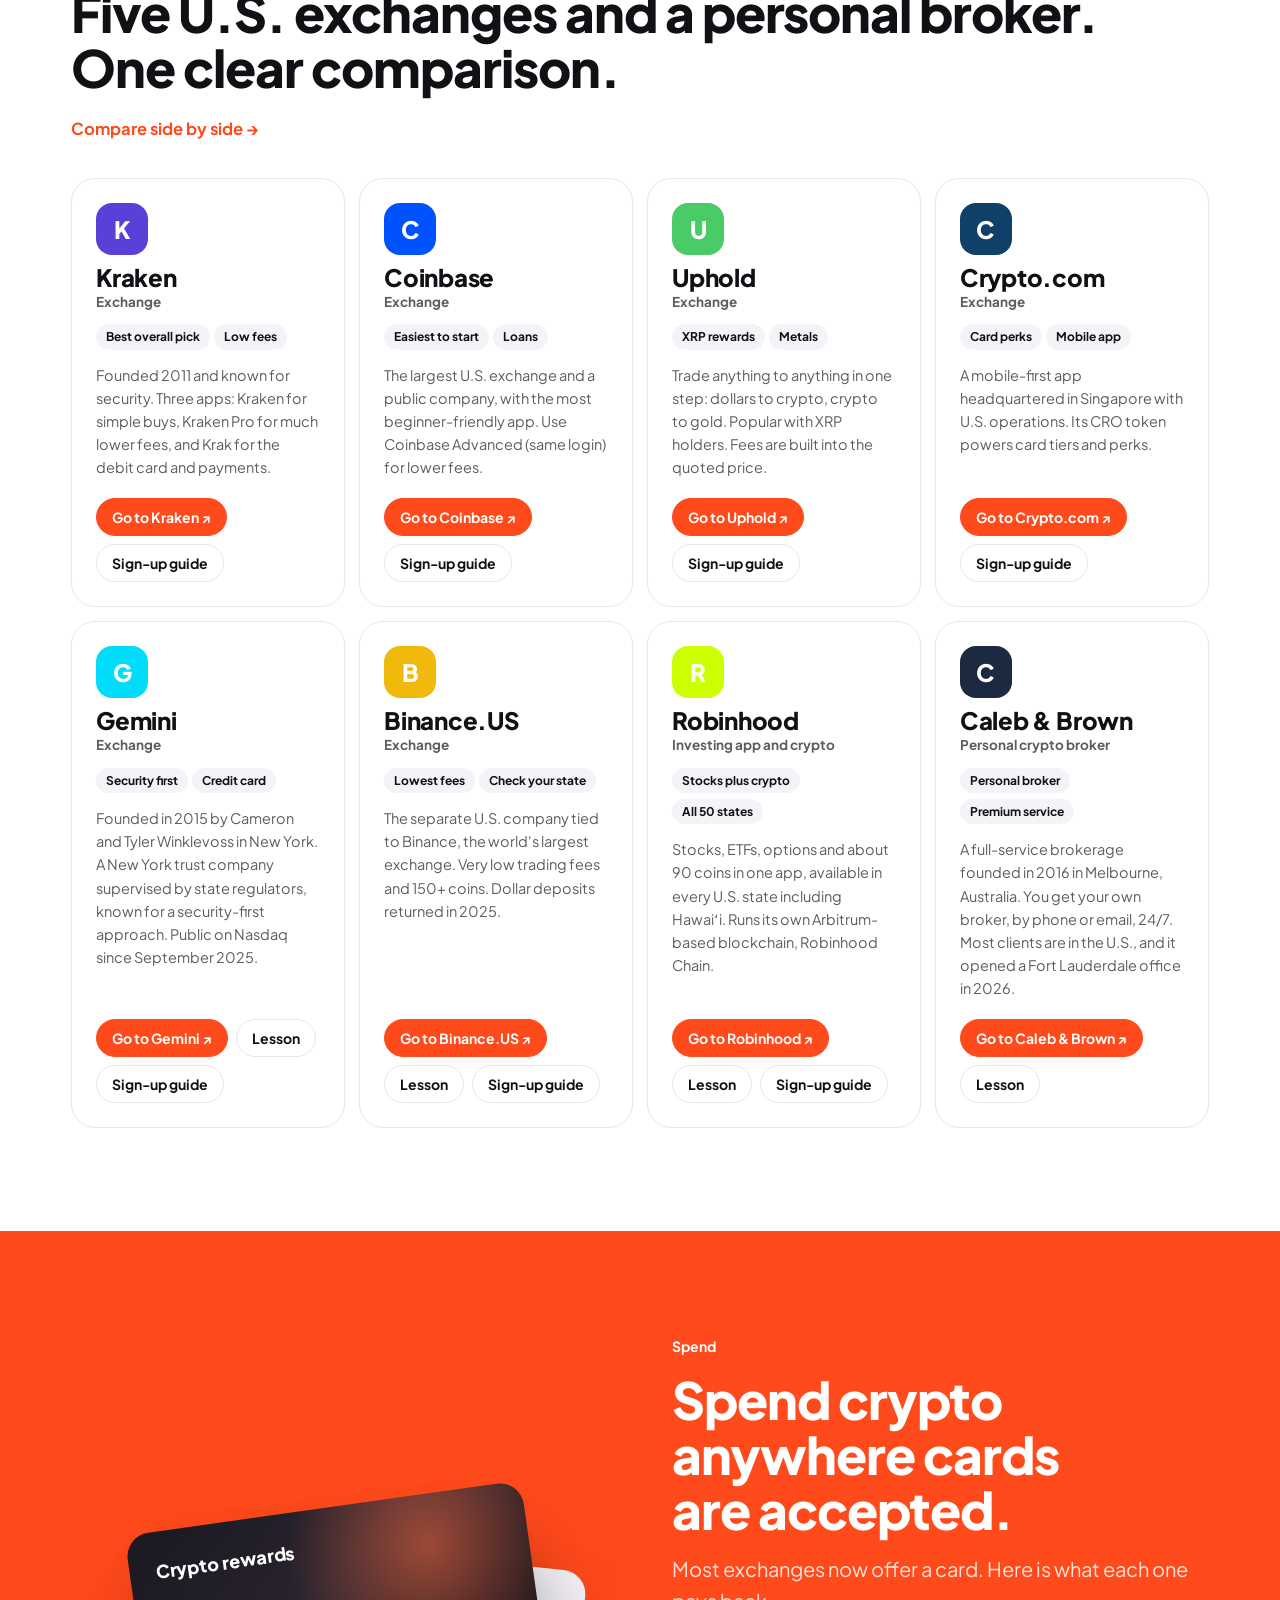
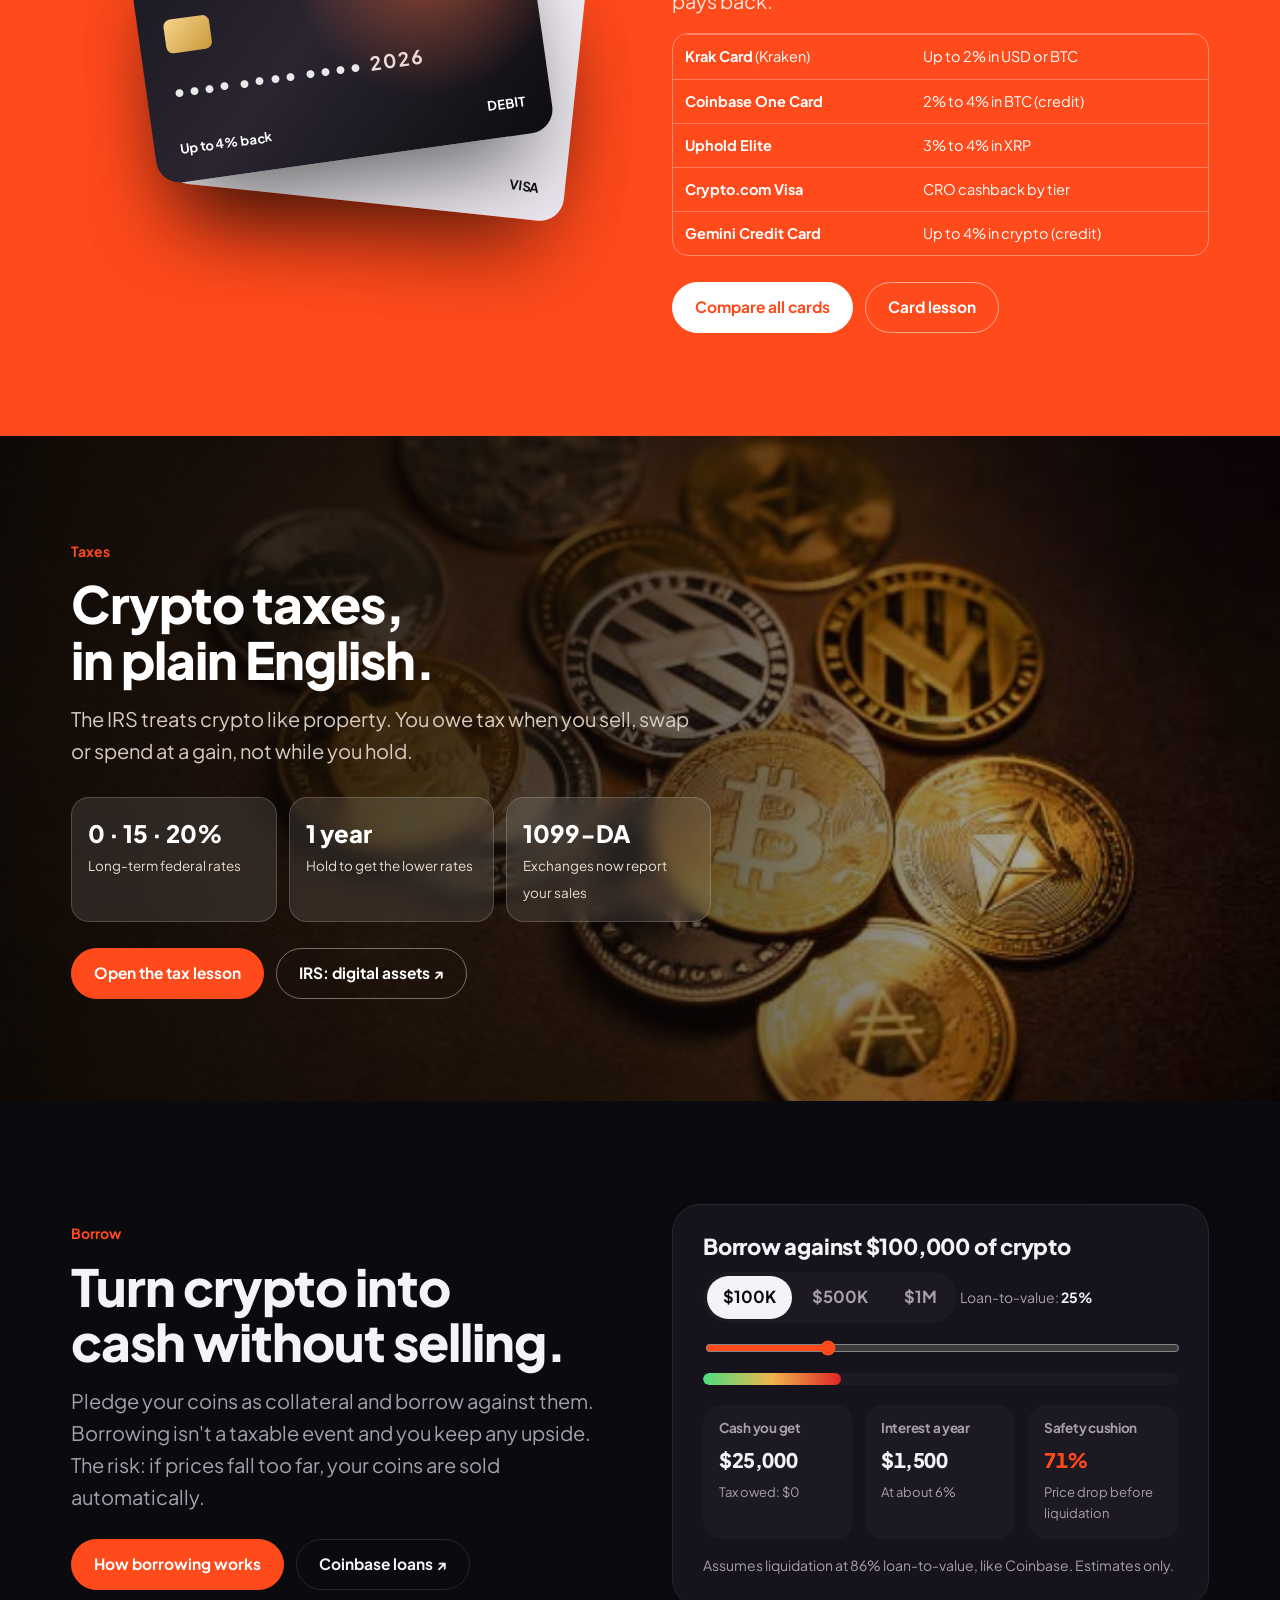
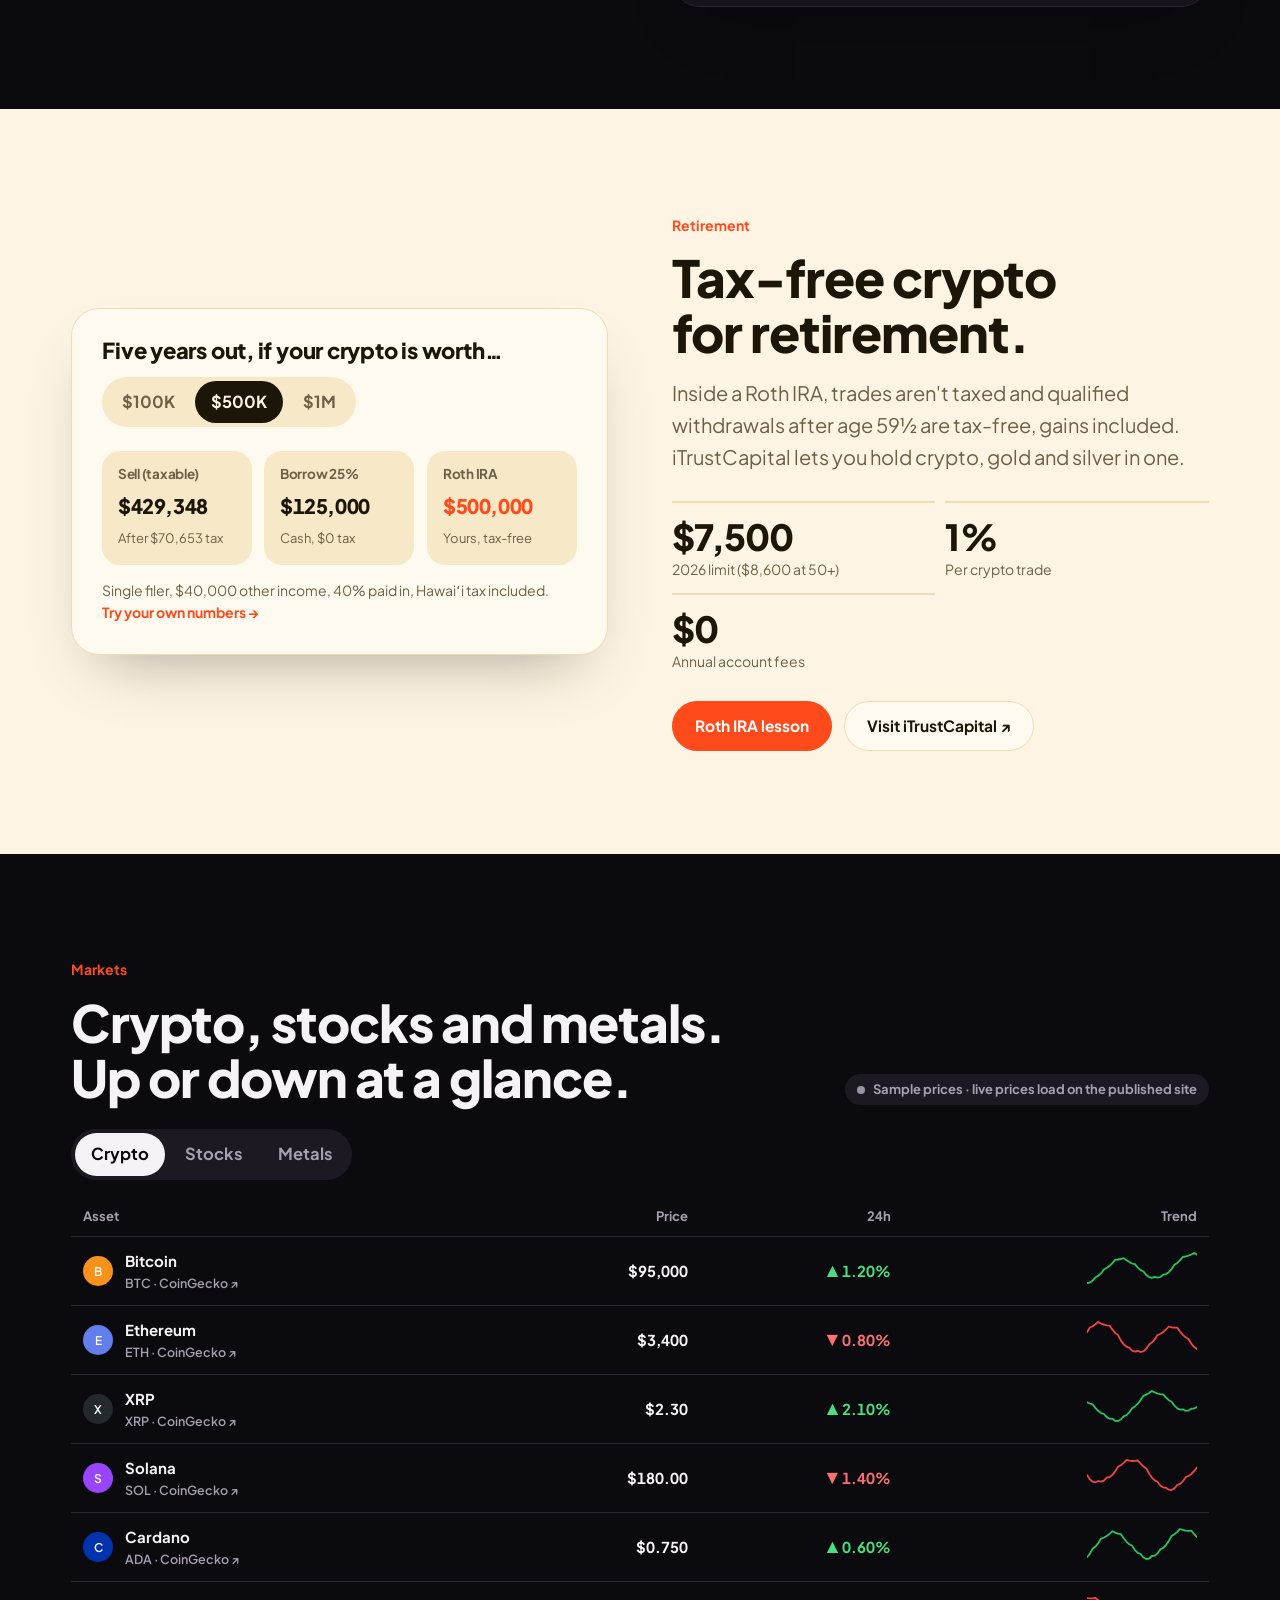
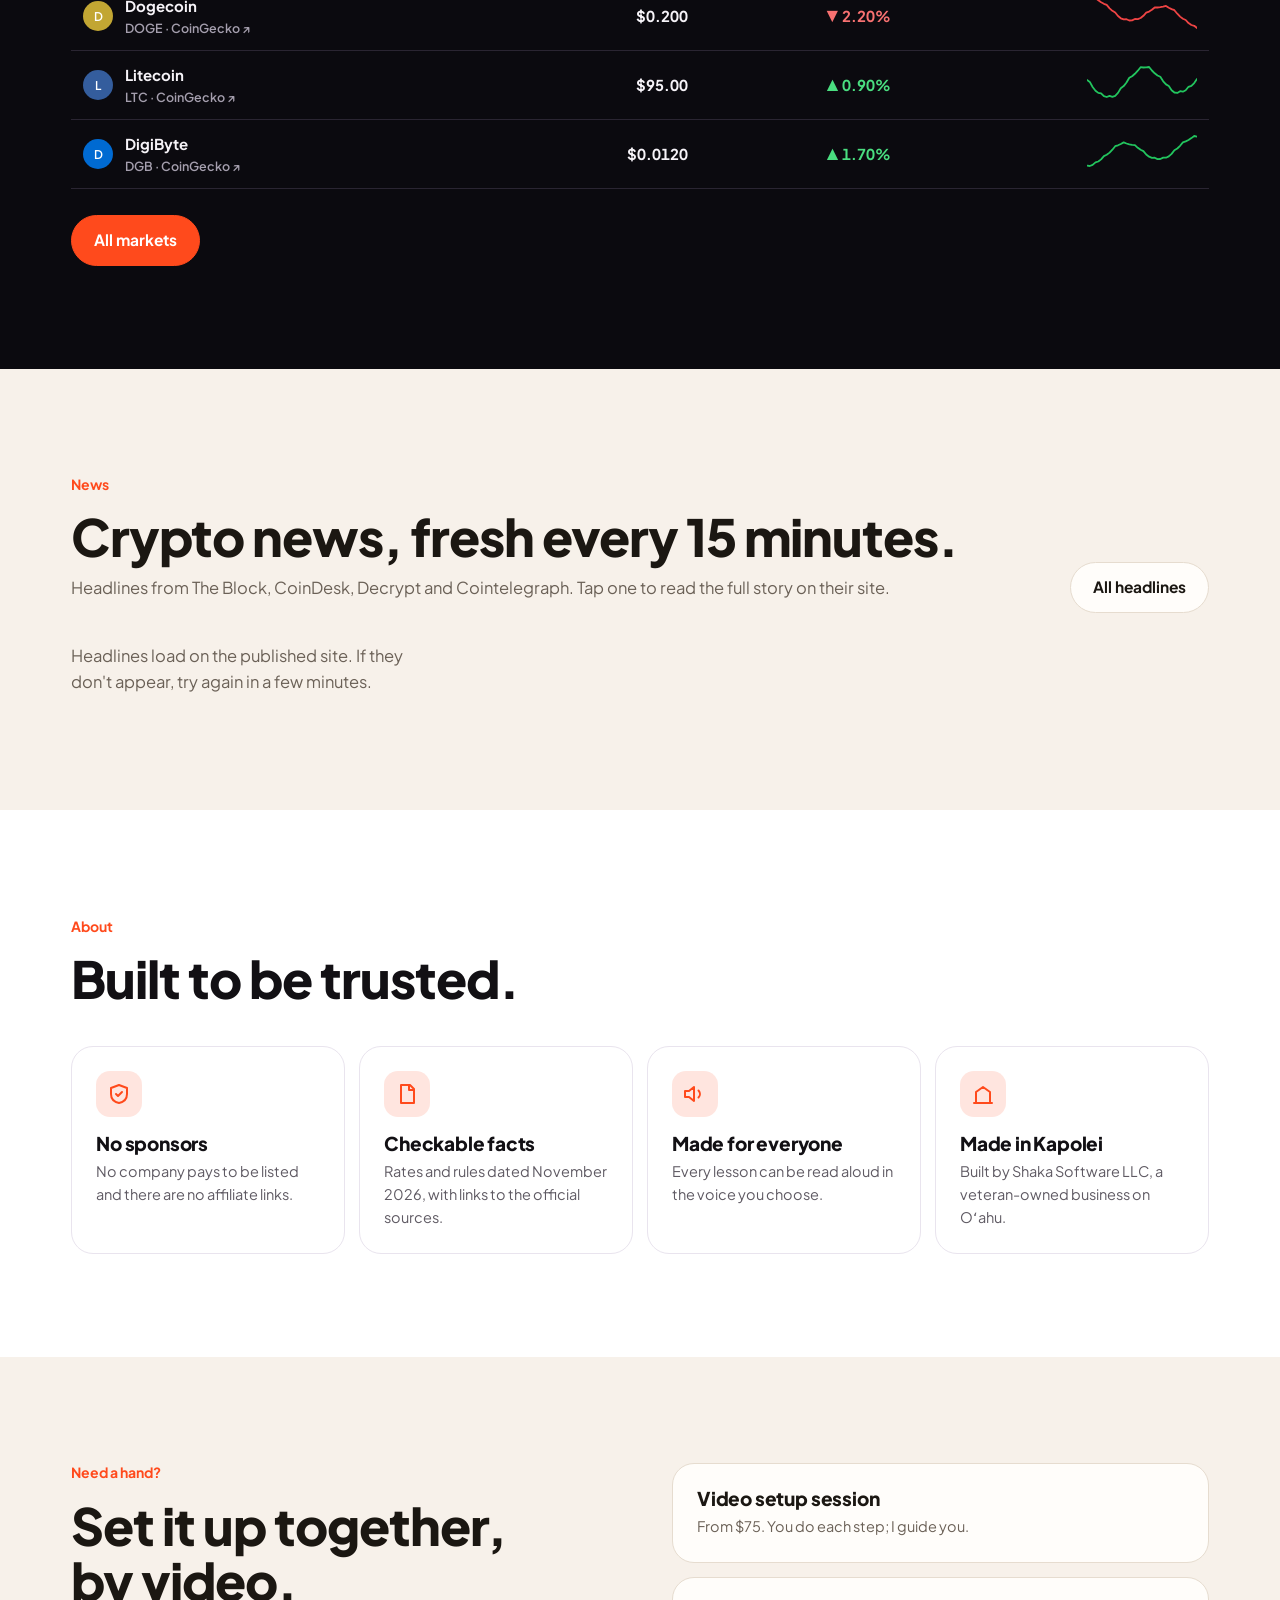
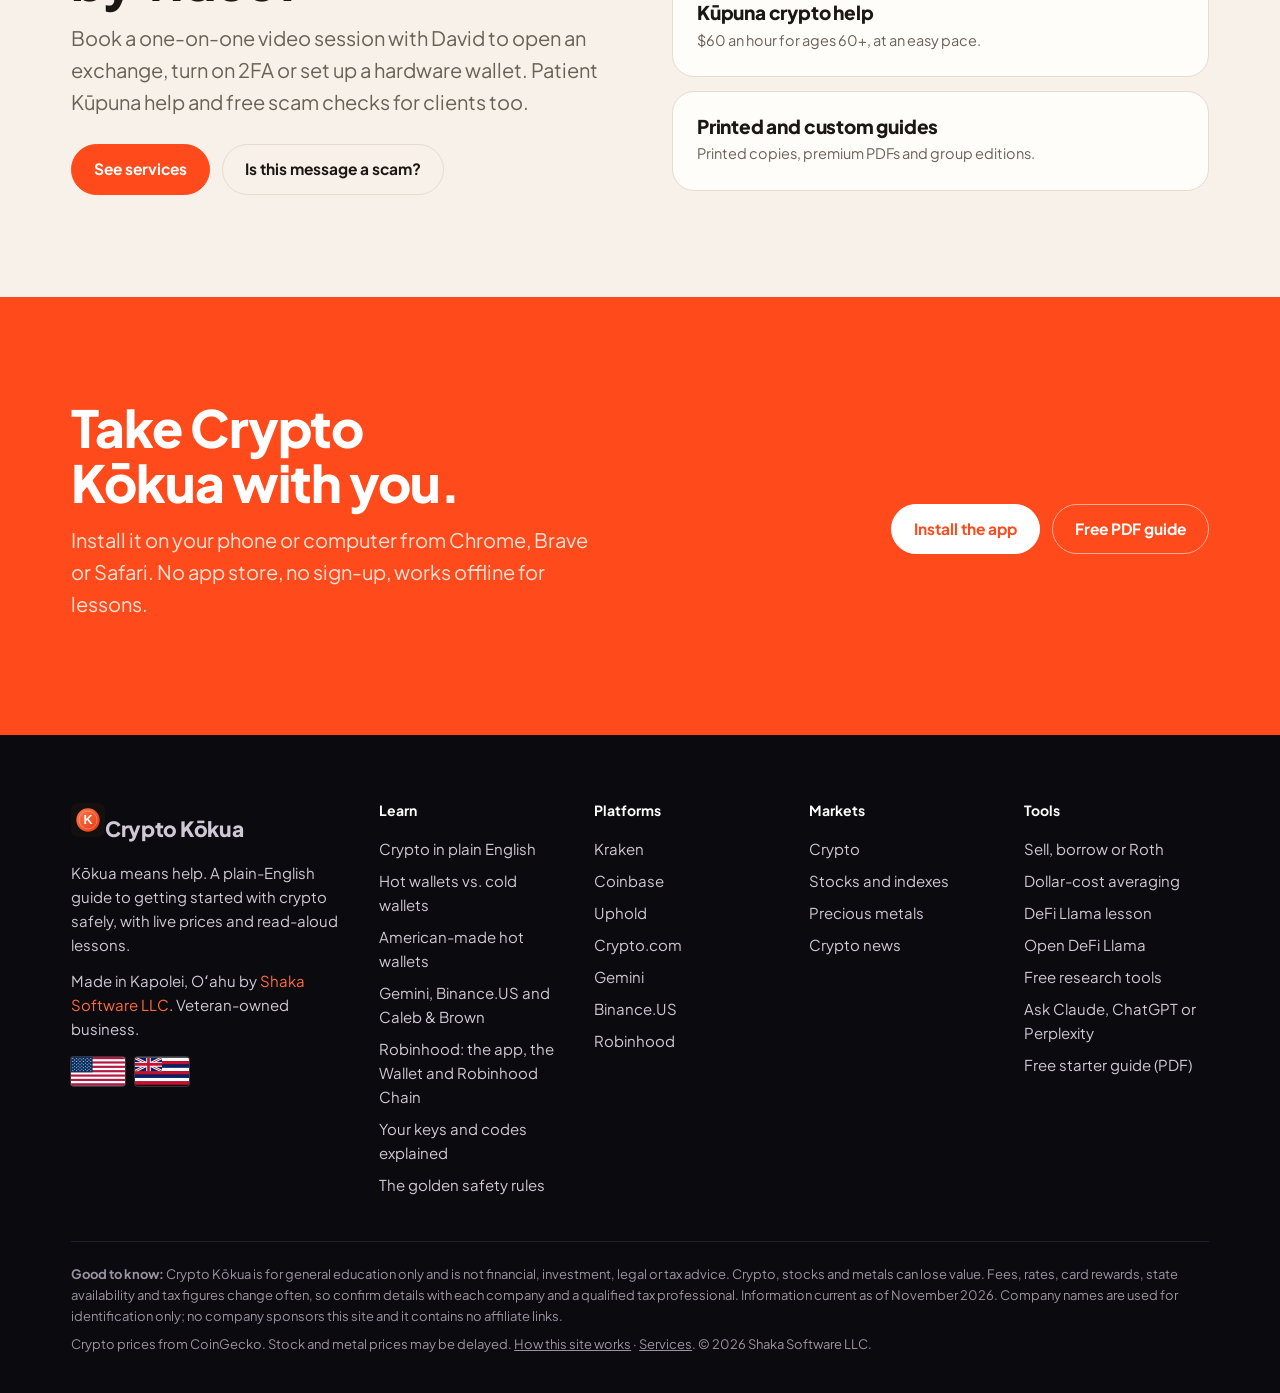
==== commit fe1b112b: "Add DeFi Llama lesson, research tools on Tools page, sources on Transparency, guide v10 Co-Authored-" ====
--- a/index.html
+++ b/index.html
@@ -11,7 +11,7 @@
 <link rel="apple-touch-icon" href="icons/icon-192.png">
 <link rel="preconnect" href="https://fonts.googleapis.com"><link rel="preconnect" href="https://fonts.gstatic.com" crossorigin>
 <link href="https://fonts.googleapis.com/css2?family=Plus+Jakarta+Sans:wght@400;500;600;700;800&display=swap" rel="stylesheet">
-<link rel="stylesheet" href="css/site.css?v=24">
+<link rel="stylesheet" href="css/site.css?v=27">
 <script>try{var t=localStorage.getItem('ck-theme');if(t)document.documentElement.dataset.ck=t}catch(e){}</script>
 </head>
 <body>
@@ -26,7 +26,7 @@
 <button type="button" class="mic" aria-label="Speak your question"><svg class="i" viewBox="0 0 24 24" fill="none" stroke="currentColor" stroke-width="2" stroke-linecap="round" stroke-linejoin="round"><rect x="9" y="2" width="6" height="12" rx="3"/><path d="M5 10a7 7 0 0 0 14 0M12 17v4"/></svg></button>
 <button class="btn pri go" type="submit">Ask</button><div class="results"></div></form>
   <div class="btns"><a class="btn pri" href="learn.html">Start learning</a><a class="btn ghost" href="markets.html">See live prices</a></div>
-  <div class="facts"><div><b>42</b>lessons</div><div><b>Read aloud</b>pick your voice</div><div><b>Live</b>crypto, stocks, metals</div><div><b>Free</b>no sign-up</div></div>
+  <div class="facts"><div><b>43</b>lessons</div><div><b>Read aloud</b>pick your voice</div><div><b>Live</b>crypto, stocks, metals</div><div><b>Free</b>no sign-up</div></div>
  </div>
  <div class="stage" aria-hidden="true">
  <div class="phone"><div class="screen"><span class="notch"></span>
@@ -174,8 +174,8 @@
 </div></section>
 
 </main>
-<script src="js/data.js?v=24"></script>
-<script src="js/site.js?v=24"></script>
+<script src="js/data.js?v=27"></script>
+<script src="js/site.js?v=27"></script>
 <script>{
 const {$,$$}=CK;
 $('#exHome').innerHTML=EX.map(p=>CK.platformCard(p,false)).join('');
